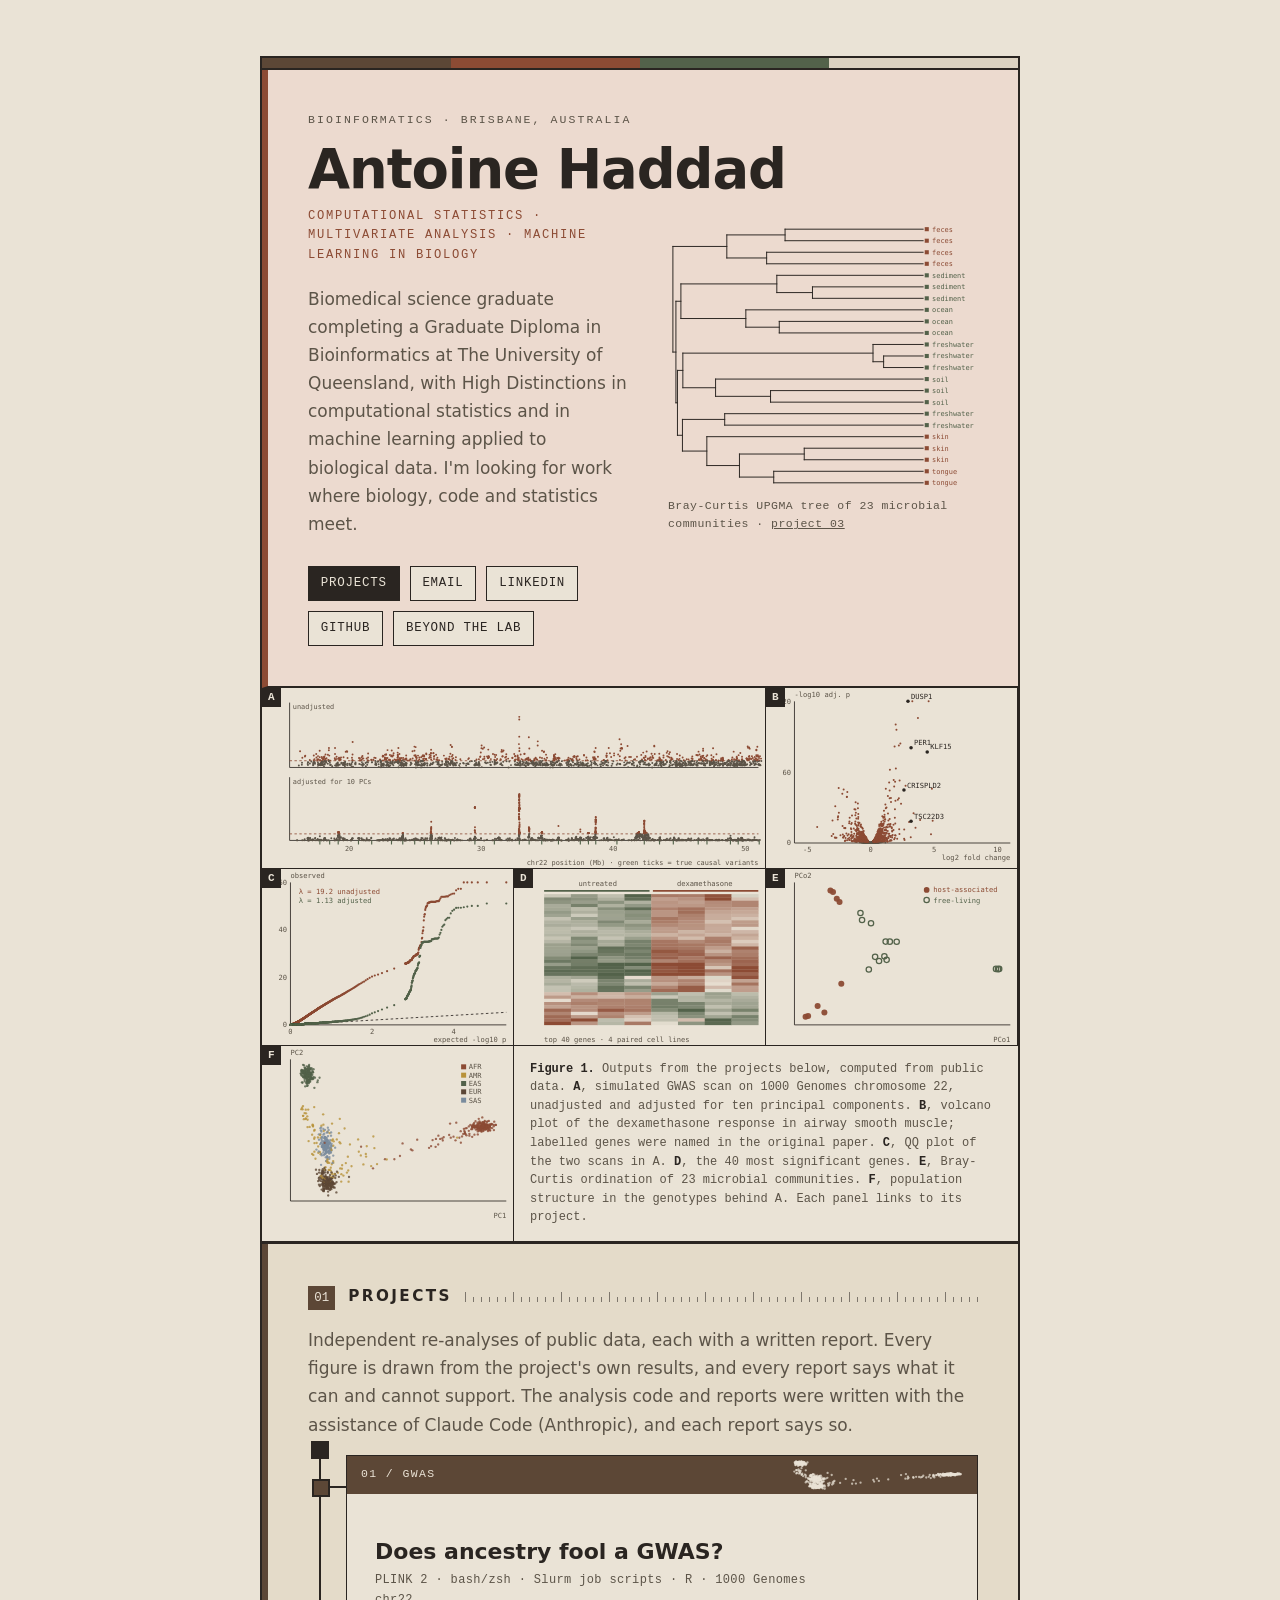
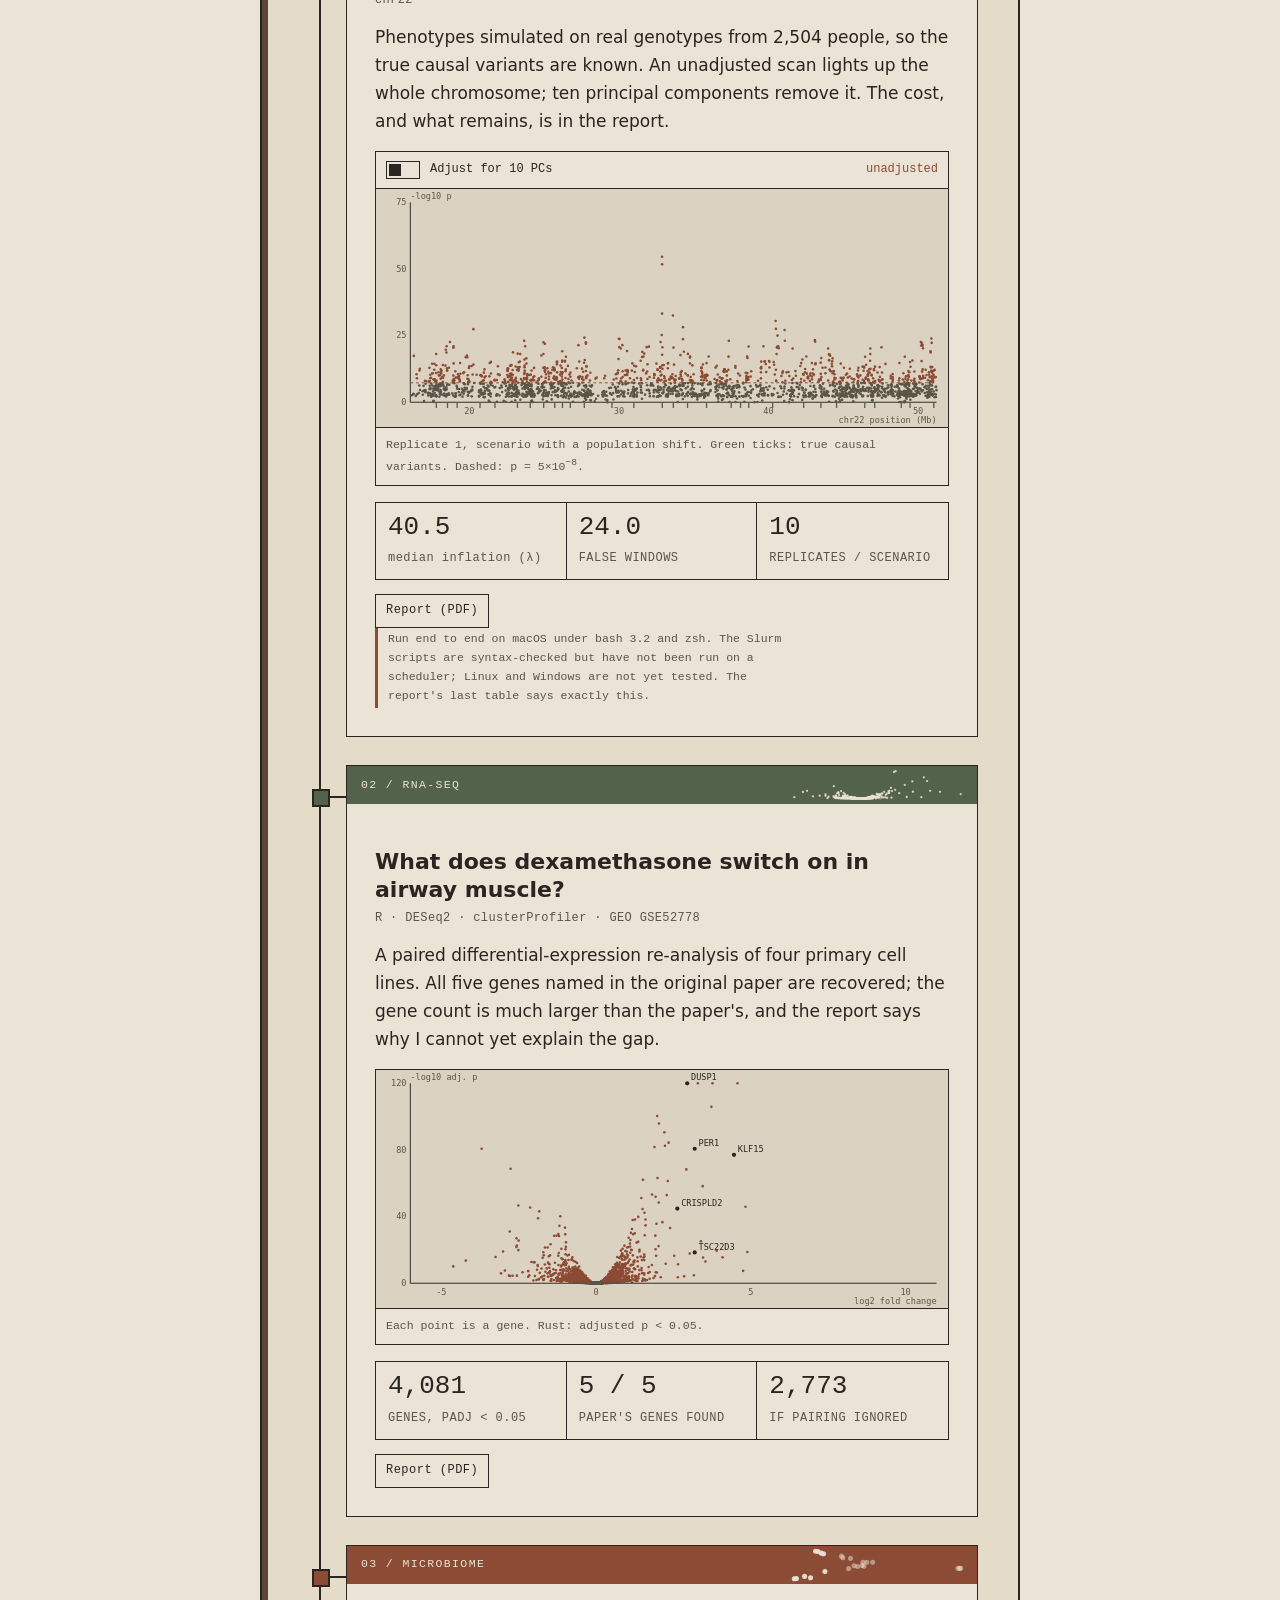
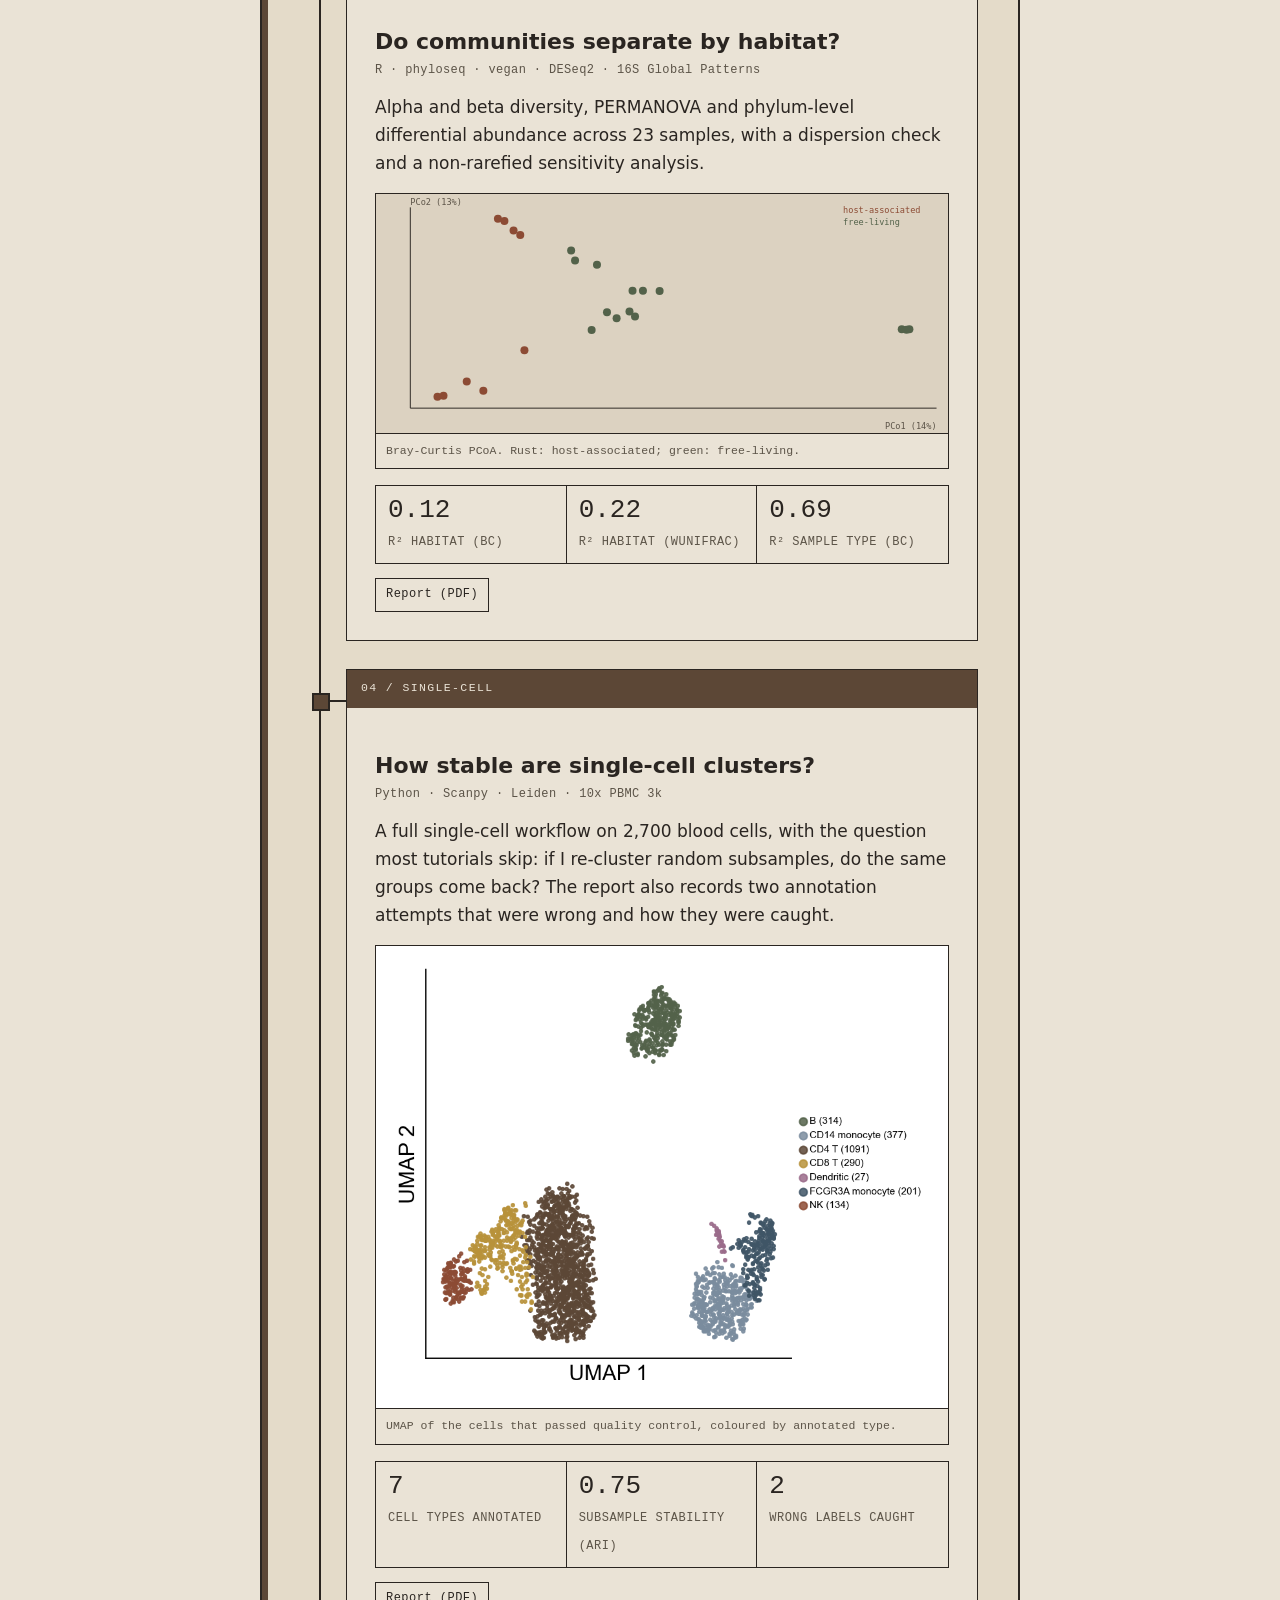
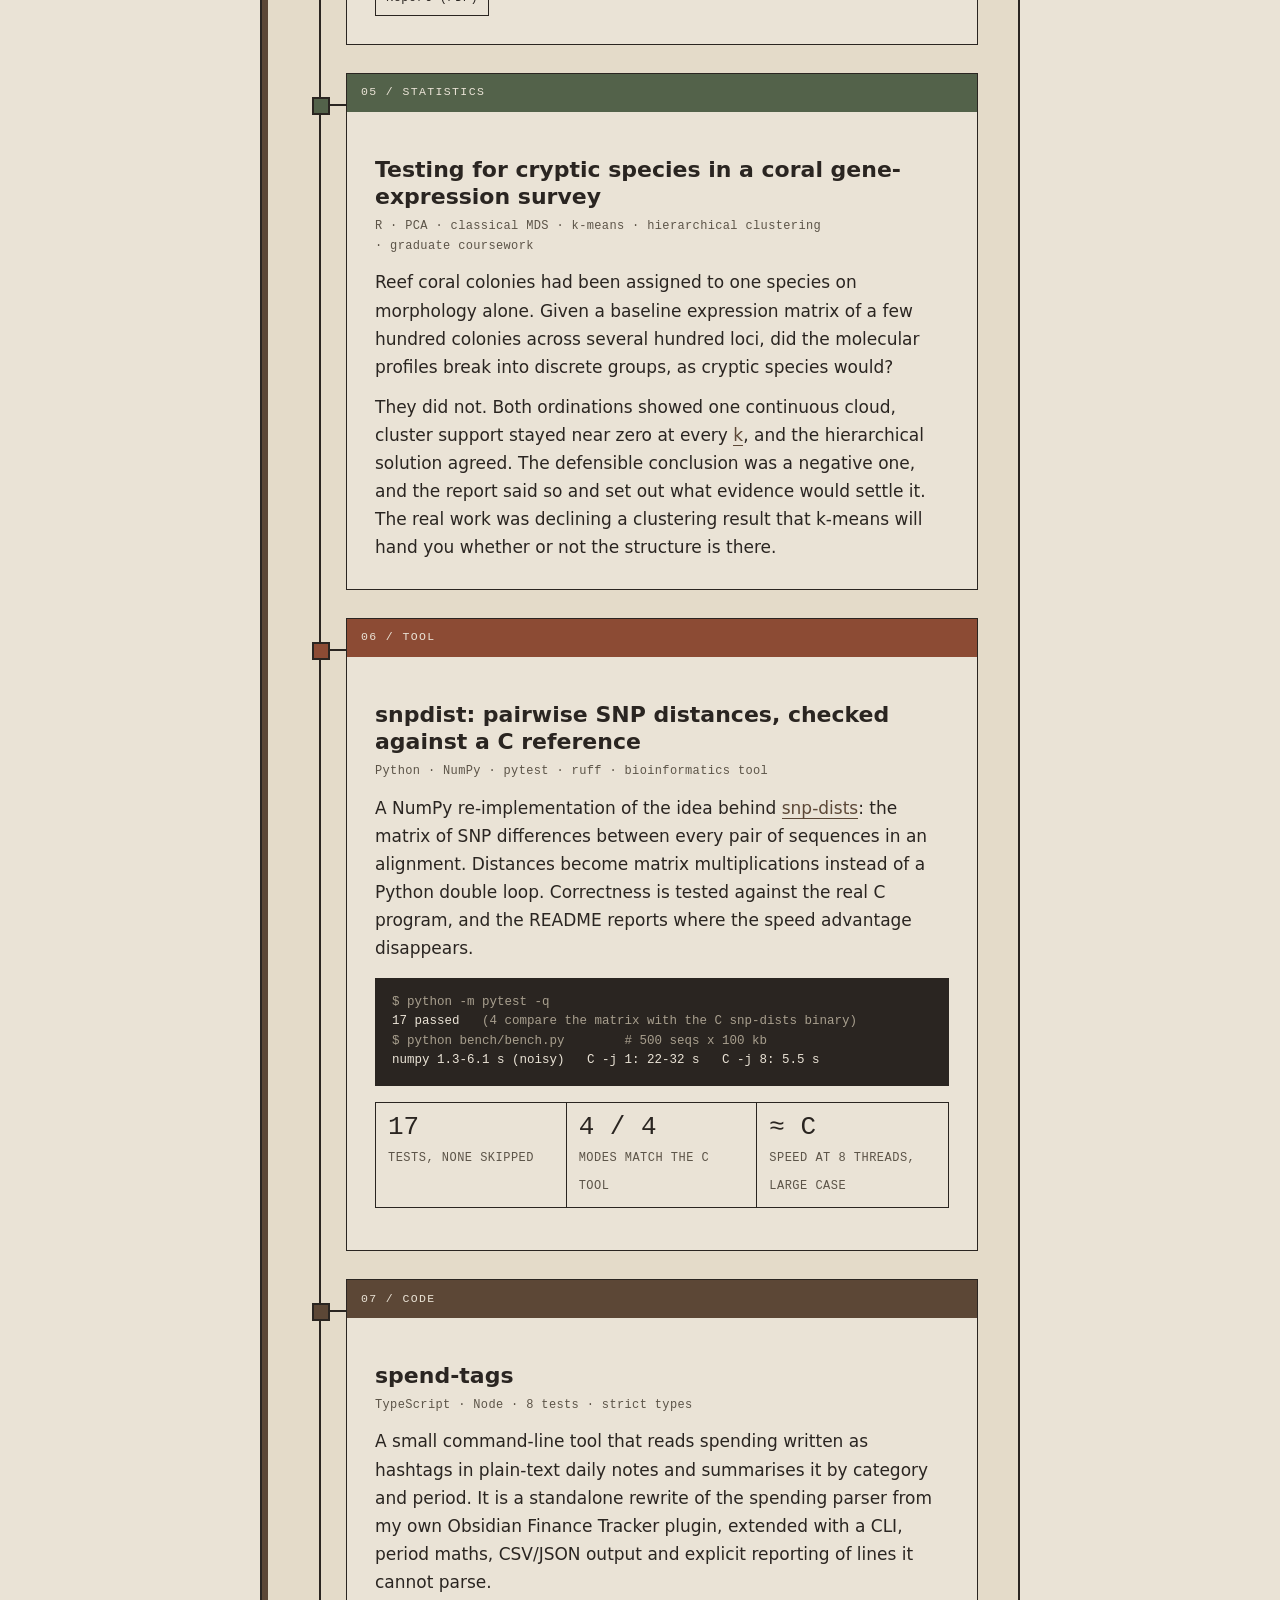
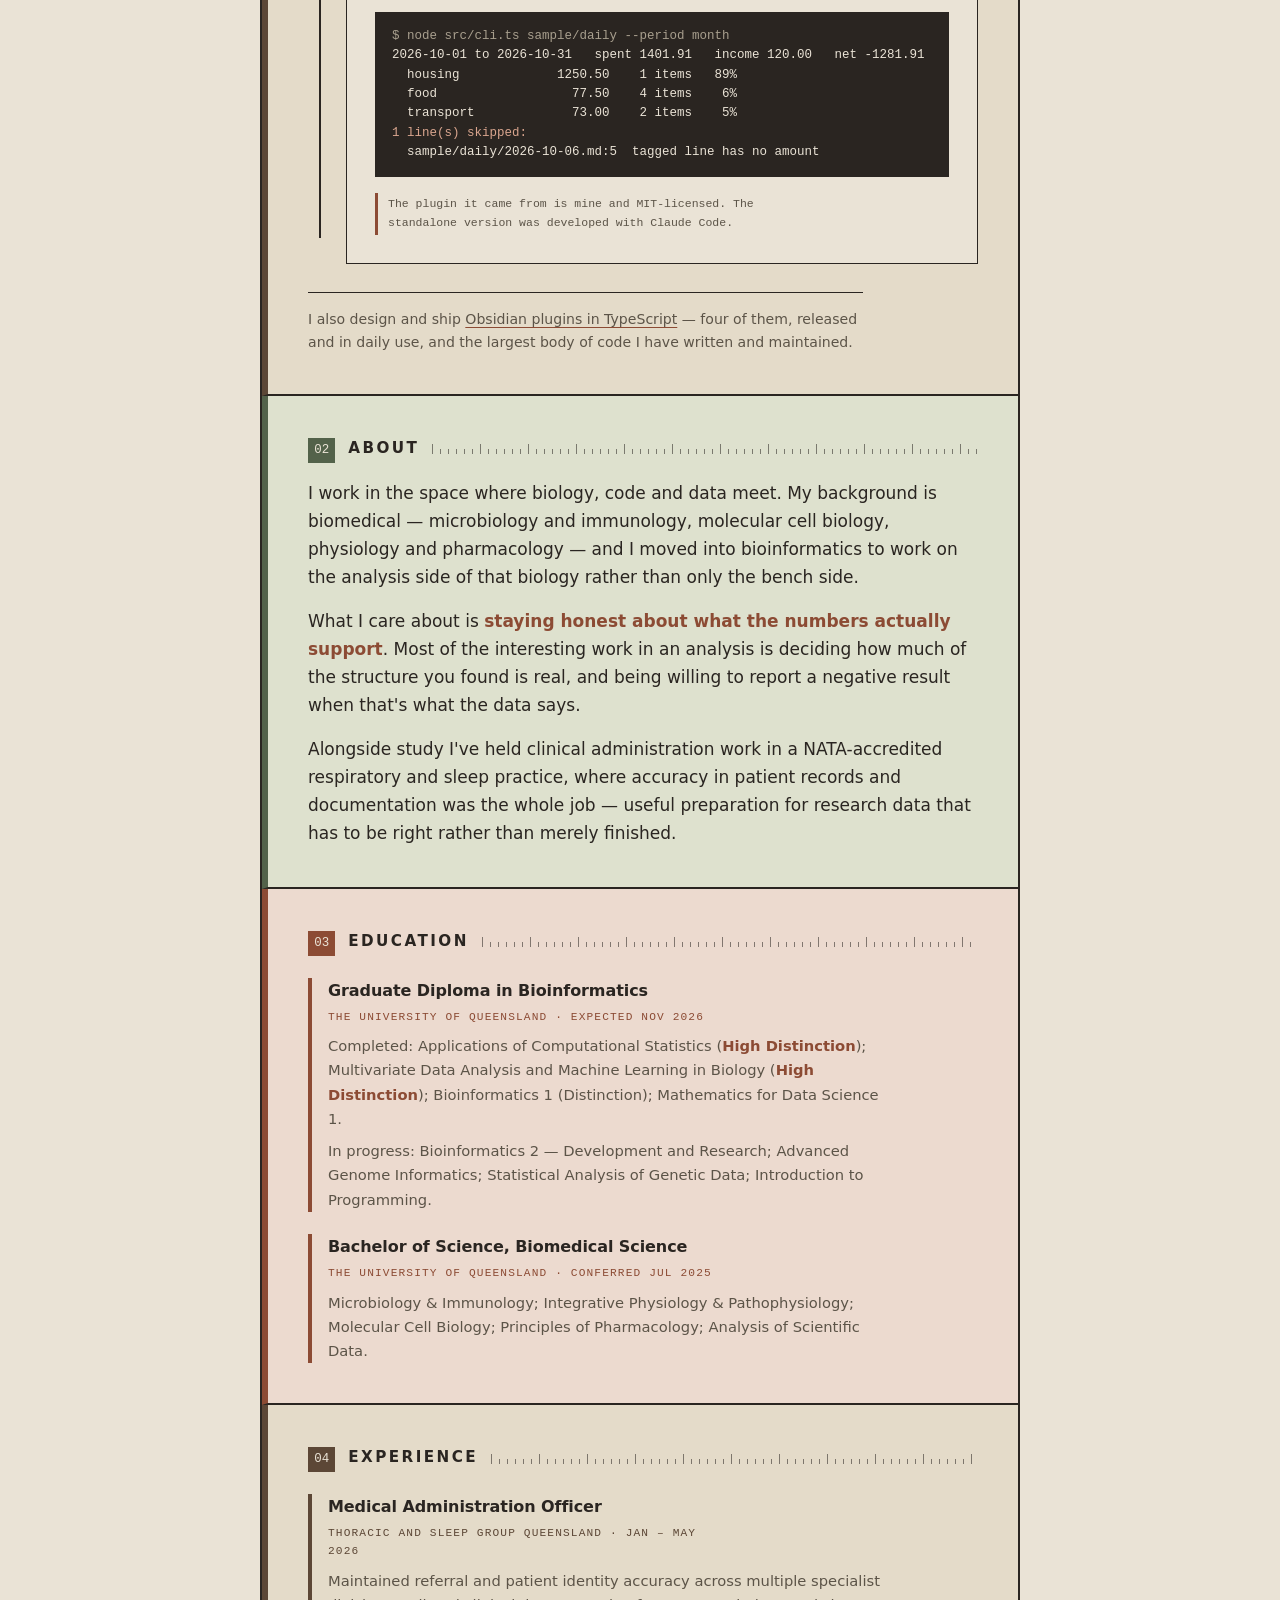
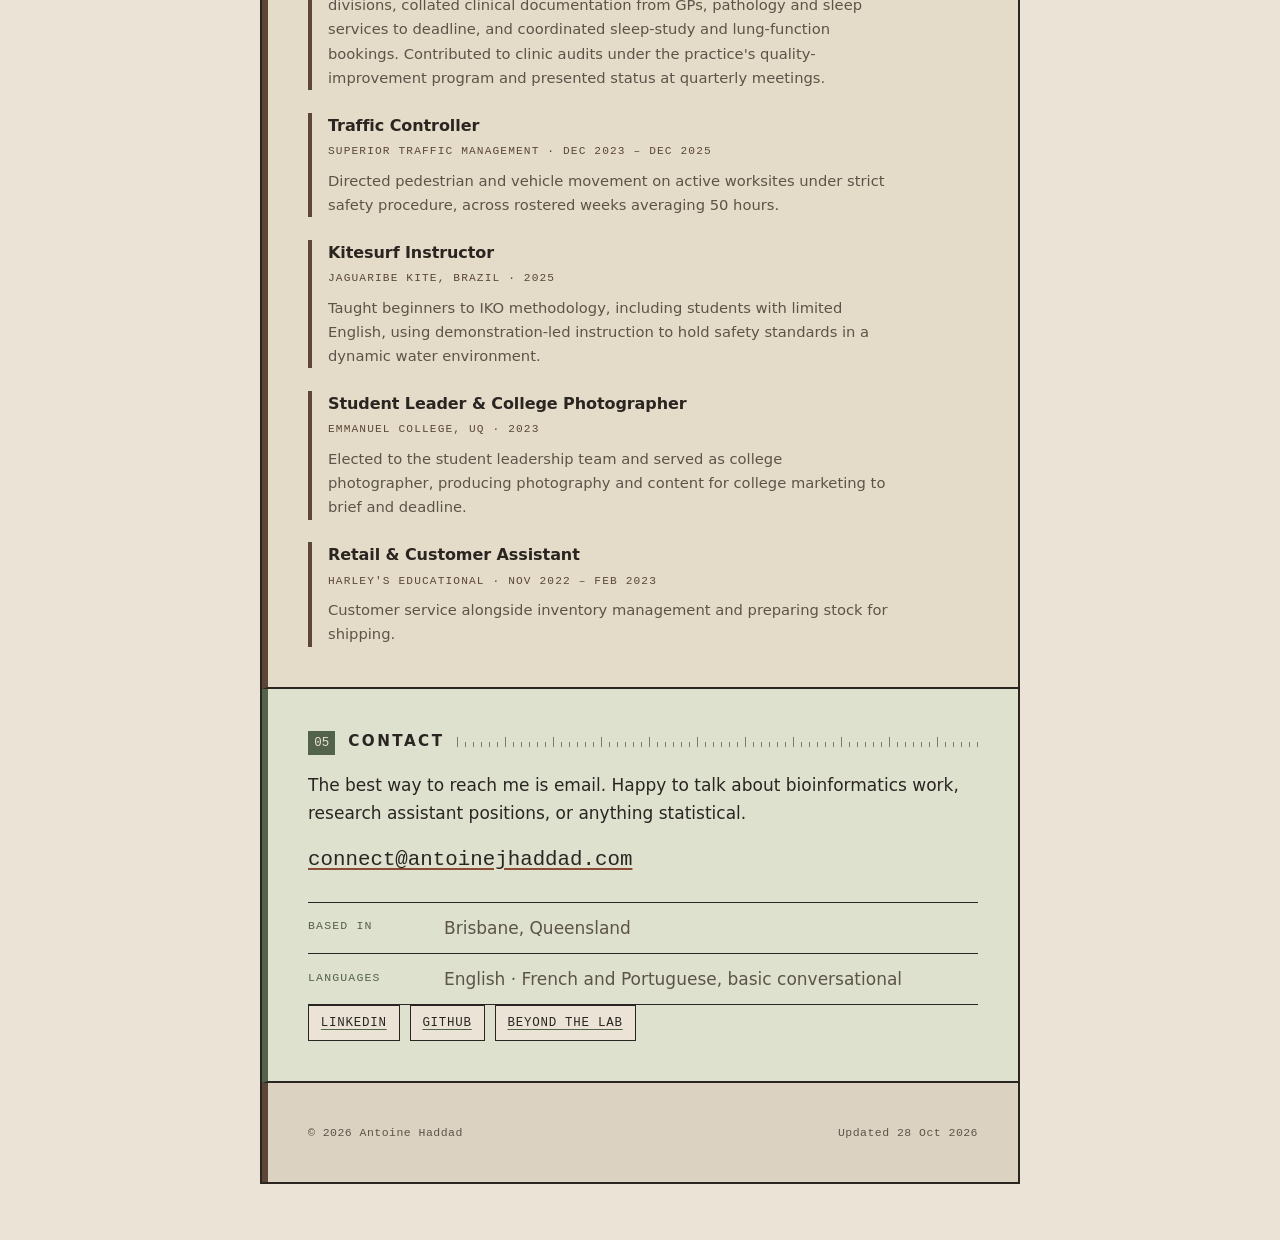
==== index.html @ e079fbf6 "Add snpdist tool card" ====
<!DOCTYPE html>
<html lang="en">
<head>
  <meta charset="UTF-8" />
  <meta name="viewport" content="width=device-width, initial-scale=1.0" />
  <title>Antoine Haddad | Bioinformatics: GWAS, RNA-seq, Microbiome</title>
  <meta name="description" content="Antoine Haddad, bioinformatics at UQ. Public-data re-analyses in R and Python: GWAS, RNA-seq, microbiome and single-cell, each with a written report." />
  <link rel="canonical" href="https://antoinejhaddad.com/" />
  <meta name="author" content="Antoine Haddad" />

  <!-- Open Graph / social preview -->
  <meta property="og:title" content="Antoine Haddad | Bioinformatics: GWAS, RNA-seq, Microbiome" />
  <meta property="og:description" content="Public-data re-analyses in R and Python: GWAS with population structure, RNA-seq, microbiome and single-cell, each with a written report." />
  <meta property="og:type" content="website" />
  <meta property="og:url" content="https://antoinejhaddad.com/" />
  <meta property="og:image" content="https://antoinejhaddad.com/og.png" />
  <meta property="og:image:width" content="1200" />
  <meta property="og:image:height" content="630" />
  <meta property="og:image:alt" content="Antoine Haddad, bioinformatics, with a Manhattan plot from a simulated GWAS" />
  <meta name="twitter:card" content="summary_large_image" />

  <script type="application/ld+json">
  {
    "@context": "https://schema.org",
    "@type": "Person",
    "name": "Antoine Haddad",
    "url": "https://antoinejhaddad.com/",
    "jobTitle": "Bioinformatics graduate student",
    "description": "Biomedical science graduate completing a Graduate Diploma in Bioinformatics at The University of Queensland.",
    "alumniOf": { "@type": "CollegeOrUniversity", "name": "The University of Queensland" },
    "address": { "@type": "PostalAddress", "addressLocality": "Brisbane", "addressRegion": "QLD", "addressCountry": "AU" },
    "knowsAbout": ["Bioinformatics", "Computational statistics", "GWAS", "RNA-seq", "Microbiome analysis", "Single-cell RNA-seq"],
    "sameAs": ["https://www.linkedin.com/in/antoine-haddad-638b13313/", "https://github.com/arangutambo"]
  }
  </script>
  <link rel="icon" type="image/svg+xml" href="favicon.svg" />
  <link rel="stylesheet" href="styles.css" />
  <link rel="stylesheet" href="projects.css" />
  <link rel="stylesheet" href="graphs.css" />
</head>
<body>
  <a class="skip" href="#projects">Skip to projects</a>
  <main class="frame">

    <!-- palette strip, pulled from the tree-trunk photo -->
    <div class="palette" aria-hidden="true">
      <span style="background:var(--brown)"></span>
      <span style="background:var(--rust)"></span>
      <span style="background:var(--green)"></span>
      <span style="background:var(--paper-2)"></span>
    </div>

    <!-- ===== HERO ===== -->
    <header class="hero">
      <div class="hero-grid">
        <div class="hero-text">
          <p class="eyebrow">Bioinformatics · Brisbane, Australia</p>
          <h1>Antoine&nbsp;Haddad</h1>
          <p class="role">Computational statistics · Multivariate analysis · Machine learning in biology</p>
          <p class="lede">
            Biomedical science graduate completing a Graduate Diploma in
            Bioinformatics at The University of Queensland, with High
            Distinctions in computational statistics and in machine learning
            applied to biological data. I'm looking for work where biology,
            code and statistics meet.
          </p>

          <nav class="chips" aria-label="Contact and links">
            <a class="chip chip-primary" href="#projects">Projects</a>
            <a class="chip" href="mailto:connect@antoinejhaddad.com">Email</a>
            <a class="chip" href="https://www.linkedin.com/in/antoine-haddad-638b13313/" target="_blank" rel="noopener">LinkedIn</a>
            <a class="chip" href="https://github.com/arangutambo" target="_blank" rel="noopener">GitHub</a>
            <a class="chip" href="beyond.html">Beyond the lab</a>
          </nav>
        </div>

        <!-- Drop a file named portrait.jpg beside this page and it appears here.
             Until then the image removes itself rather than showing a broken icon. -->
        <figure class="hero-tree">
          <img src="figures/hero-tree.svg" width="380" height="330" alt="Dendrogram of 23 microbial communities: gut, skin and tongue samples (rust) cluster apart from soil, ocean, freshwater and sediment samples (green)" />
          <figcaption>Bray-Curtis UPGMA tree of 23 microbial communities &middot; <a href="#microbiome">project 03</a></figcaption>
        </figure>
        <img class="portrait" src="portrait.jpg" alt="Antoine Haddad" onerror="this.remove()" />
      </div>
    </header>
    <div class="figure-1" id="figure-1" role="group" aria-labelledby="fig1-cap">
      <a class="panel panel-a" href="#gwas"><span class="pl">A</span><img src="figures/panel-a-manhattan.svg" width="620" height="222" alt="Two stacked Manhattan plots of a simulated association scan. The unadjusted scan has significant points across the whole chromosome; the scan adjusted for ten principal components has them only near the true causal variants." /></a>
      <a class="panel panel-b" href="#rnaseq"><span class="pl">B</span><img src="figures/panel-b-volcano.svg" width="300" height="210" alt="Volcano plot of gene expression change after dexamethasone with five named genes labelled." /></a>
      <a class="panel panel-c" href="#gwas"><span class="pl">C</span><img src="figures/panel-c-qq.svg" width="300" height="210" alt="Quantile-quantile plot: the unadjusted scan departs strongly from the diagonal, the adjusted scan stays close to it." /></a>
      <a class="panel panel-d" href="#rnaseq"><span class="pl">D</span><img src="figures/panel-d-heatmap.svg" width="300" height="210" alt="Heatmap of the 40 most significant genes across eight samples; treated and untreated samples separate." /></a>
      <a class="panel panel-e" href="#microbiome"><span class="pl">E</span><img src="figures/panel-e-pcoa.svg" width="300" height="210" alt="Ordination of 23 microbial communities; host-associated and free-living samples occupy different regions." /></a>
      <a class="panel panel-f" href="#gwas"><span class="pl">F</span><img src="figures/panel-f-pca.svg" width="300" height="210" alt="First two principal components of 2,504 genotypes, coloured by continental group." /></a>
      <p class="fig1-cap" id="fig1-cap"><b>Figure 1.</b> Outputs from the projects below, computed from public data. <b>A</b>, simulated GWAS scan on 1000 Genomes chromosome 22, unadjusted and adjusted for ten principal components. <b>B</b>, volcano plot of the dexamethasone response in airway smooth muscle; labelled genes were named in the original paper. <b>C</b>, QQ plot of the two scans in A. <b>D</b>, the 40 most significant genes. <b>E</b>, Bray-Curtis ordination of 23 microbial communities. <b>F</b>, population structure in the genotypes behind A. Each panel links to its project.</p>
    </div>

    <!-- ===== PROJECTS (front and centre) ===== -->
    <section class="section projects" id="projects">
      <div class="section-head">
        <span class="index">01</span>
        <h2>Projects</h2>
      </div>
      <p class="lede-projects">Independent re-analyses of public data, each with a written report. Every figure is drawn from the project's own results, and every report says what it can and cannot support. The analysis code and reports were written with the assistance of Claude Code (Anthropic), and each report says so.</p>
      <div class="tree">
    <article class="leaf" id="gwas" aria-labelledby="h-gwas">
      <p class="leaf-tag"><span>01 / GWAS</span></p>
      <div class="plate-body demo">
        <h3 id="h-gwas">Does ancestry fool a GWAS?</h3>
        <p class="meta">PLINK 2 &middot; bash/zsh &middot; Slurm job scripts &middot; R &middot; 1000 Genomes chr22</p>
        <p>Phenotypes simulated on real genotypes from 2,504 people, so the true causal variants are known. An unadjusted scan lights up the whole chromosome; ten principal components remove it. The cost, and what remains, is in the report.</p>
        <figure class="fig">
          <label class="switch"><input type="checkbox" id="adj" /> <span>Adjust for 10 PCs</span> <span class="tag-state" style="margin-left:auto"></span></label>
          <div class="swap">
            <img src="figures/gwas-naive.svg" width="600" height="250" alt="Manhattan plot of an unadjusted scan: points above the significance line across the whole chromosome" />
            <img src="figures/gwas-pc.svg" width="600" height="250" alt="Manhattan plot after adjusting for 10 principal components: significant points only near the true causal variants" />
          </div>
          <figcaption>Replicate 1, scenario with a population shift. Green ticks: true causal variants. Dashed: p = 5&times;10<sup>&minus;8</sup>.</figcaption>
        </figure>
        <div class="readout">
          <div><b class="base">40.5</b><b class="alt">1.18</b><span style="text-transform:none">median inflation (&lambda;)</span></div>
          <div><b class="base">24.0</b><b class="alt">0.1</b><span>false windows</span></div>
          <div><b>10</b><span>replicates / scenario</span></div>
        </div>
        <div class="links"><a href="reports/03_GWAS_population_structure_simulation_1000G.pdf">Report (PDF)</a></div>
        <p class="note">Run end to end on macOS under bash 3.2 and zsh. The Slurm scripts are syntax-checked but have not been run on a scheduler; Linux and Windows are not yet tested. The report's last table says exactly this.</p>
      </div>
    </article>

    <article class="leaf" id="rnaseq" aria-labelledby="h-rna">
      <p class="leaf-tag"><span>02 / RNA-SEQ</span></p>
      <div class="plate-body">
        <h3 id="h-rna">What does dexamethasone switch on in airway muscle?</h3>
        <p class="meta">R &middot; DESeq2 &middot; clusterProfiler &middot; GEO GSE52778</p>
        <p>A paired differential-expression re-analysis of four primary cell lines. All five genes named in the original paper are recovered; the gene count is much larger than the paper's, and the report says why I cannot yet explain the gap.</p>
        <figure class="fig">
          <img src="figures/rnaseq-volcano.svg" width="600" height="250" alt="Volcano plot of gene expression change after dexamethasone, with five named genes labelled on the right" />
          <figcaption>Each point is a gene. Rust: adjusted p &lt; 0.05.</figcaption>
        </figure>
        <div class="readout">
          <div><b>4,081</b><span>genes, padj &lt; 0.05</span></div>
          <div><b>5 / 5</b><span>paper's genes found</span></div>
          <div><b>2,773</b><span>if pairing ignored</span></div>
        </div>
        <div class="links"><a href="reports/01_RNAseq_DESeq2_airway_reanalysis.pdf">Report (PDF)</a></div>
      </div>
    </article>

    <article class="leaf" id="microbiome" aria-labelledby="h-mb">
      <p class="leaf-tag"><span>03 / MICROBIOME</span></p>
      <div class="plate-body">
        <h3 id="h-mb">Do communities separate by habitat?</h3>
        <p class="meta">R &middot; phyloseq &middot; vegan &middot; DESeq2 &middot; 16S Global Patterns</p>
        <p>Alpha and beta diversity, PERMANOVA and phylum-level differential abundance across 23 samples, with a dispersion check and a non-rarefied sensitivity analysis.</p>
        <figure class="fig">
          <img src="figures/microbiome-pcoa.svg" width="600" height="250" alt="Ordination of 23 microbial communities; host-associated samples (rust) and free-living samples (green) occupy different regions" />
          <figcaption>Bray-Curtis PCoA. Rust: host-associated; green: free-living.</figcaption>
        </figure>
        <div class="readout">
          <div><b>0.12</b><span>R&sup2; habitat (BC)</span></div>
          <div><b>0.22</b><span>R&sup2; habitat (wUniFrac)</span></div>
          <div><b>0.69</b><span>R&sup2; sample type (BC)</span></div>
        </div>
        <div class="links"><a href="reports/02_Microbiome_diversity_GlobalPatterns_reanalysis.pdf">Report (PDF)</a></div>
      </div>
    </article>

    <article class="leaf" id="single-cell" aria-labelledby="h-sc">
      <p class="leaf-tag"><span>04 / SINGLE-CELL</span></p>
      <div class="plate-body">
        <h3 id="h-sc">How stable are single-cell clusters?</h3>
        <p class="meta">Python &middot; Scanpy &middot; Leiden &middot; 10x PBMC 3k</p>
        <p>A full single-cell workflow on 2,700 blood cells, with the question most tutorials skip: if I re-cluster random subsamples, do the same groups come back? The report also records two annotation attempts that were wrong and how they were caught.</p>
        <figure class="fig">
          <img src="figures/scrna-umap.png" width="884" height="714" loading="lazy" alt="UMAP of 2,434 blood cells coloured by annotated type: CD4 T, CD8 T, NK, B, CD14 and CD16 monocytes, and dendritic cells." />
          <figcaption>UMAP of the cells that passed quality control, coloured by annotated type.</figcaption>
        </figure>
        <div class="readout">
          <div><b>7</b><span>cell types annotated</span></div>
          <div><b>0.75</b><span>subsample stability (ARI)</span></div>
          <div><b>2</b><span>wrong labels caught</span></div>
        </div>
        <div class="links"><a href="reports/04_SingleCell_PBMC3k_Scanpy_clustering_stability.pdf">Report (PDF)</a></div>
      </div>
    </article>

    <article class="leaf" id="coral" aria-labelledby="h-coral">
      <p class="leaf-tag"><span>05 / STATISTICS</span></p>
      <div class="plate-body">
        <h3 id="h-coral">Testing for cryptic species in a coral gene-expression survey</h3>
        <p class="meta">R &middot; PCA &middot; classical MDS &middot; k-means &middot; hierarchical clustering &middot; graduate coursework</p>
        <p>Reef coral colonies had been assigned to one species on morphology alone. Given a baseline expression matrix of a few hundred colonies across several hundred loci, did the molecular profiles break into discrete groups, as cryptic species would?</p>
        <p>They did not. Both ordinations showed one continuous cloud, cluster support stayed near zero at every <em>k</em>, and the hierarchical solution agreed. The defensible conclusion was a negative one, and the report said so and set out what evidence would settle it. The real work was declining a clustering result that k-means will hand you whether or not the structure is there.</p>
      </div>
    </article>

    <article class="leaf" id="snpdist" aria-labelledby="h-snpdist">
      <p class="leaf-tag"><span>06 / TOOL</span></p>
      <div class="plate-body">
        <h3 id="h-snpdist">snpdist: pairwise SNP distances, checked against a C reference</h3>
        <p class="meta">Python &middot; NumPy &middot; pytest &middot; ruff &middot; bioinformatics tool</p>
        <p>A NumPy re-implementation of the idea behind <em>snp-dists</em>: the matrix of SNP differences between every pair of sequences in an alignment. Distances become matrix multiplications instead of a Python double loop. Correctness is tested against the real C program, and the README reports where the speed advantage disappears.</p>
<pre class="term" aria-label="Test and benchmark output"><span class="dim">$ python -m pytest -q</span>
17 passed   <span class="dim">(4 compare the matrix with the C snp-dists binary)</span>
<span class="dim">$ python bench/bench.py        # 500 seqs x 100 kb</span>
numpy 1.3-6.1 s (noisy)   C -j 1: 22-32 s   C -j 8: 5.5 s</pre>
        <div class="readout">
          <div><b>17</b><span>tests, none skipped</span></div>
          <div><b>4 / 4</b><span>modes match the C tool</span></div>
          <div><b>&asymp; C</b><span>speed at 8 threads, large case</span></div>
        </div>
      </div>
    </article>

    <article class="leaf" id="spend-tags" aria-labelledby="h-st">
      <p class="leaf-tag"><span>07 / CODE</span></p>
      <div class="plate-body">
        <h3 id="h-st">spend-tags</h3>
        <p class="meta">TypeScript &middot; Node &middot; 8 tests &middot; strict types</p>
        <p>A small command-line tool that reads spending written as hashtags in plain-text daily notes and summarises it by category and period. It is a standalone rewrite of the spending parser from my own Obsidian Finance Tracker plugin, extended with a CLI, period maths, CSV/JSON output and explicit reporting of lines it cannot parse.</p>
<pre class="term" aria-label="Example command output"><span class="dim">$ node src/cli.ts sample/daily --period month</span>
2026-10-01 to 2026-10-31   spent 1401.91   income 120.00   net -1281.91
  housing             1250.50    1 items   89%
  food                  77.50    4 items    6%
  transport             73.00    2 items    5%
<span class="hl">1 line(s) skipped:</span>
  sample/daily/2026-10-06.md:5  tagged line has no amount</pre>
        <p class="note">The plugin it came from is mine and MIT-licensed. The standalone version was developed with Claude Code.</p>
      </div>
    </article>
      </div>
      <p class="aside">I also design and ship <a href="beyond.html">Obsidian plugins in TypeScript</a> &mdash; four of them, released and in daily use, and the largest body of code I have written and maintained.</p>
    </section>

    <!-- ===== ABOUT ===== -->
    <section class="section">
      <div class="section-head">
        <span class="index">02</span>
        <h2>About</h2>
      </div>
      <p>
        I work in the space where biology, code and data meet. My background is
        biomedical — microbiology and immunology, molecular cell biology,
        physiology and pharmacology — and I moved into bioinformatics to work on
        the analysis side of that biology rather than only the bench side.
      </p>
      <p>
        What I care about is <strong>staying honest about what the numbers
        actually support</strong>. Most of the interesting work in an analysis
        is deciding how much of the structure you found is real, and being
        willing to report a negative result when that's what the data says.
      </p>
      <p>
        Alongside study I've held clinical administration work in a NATA-accredited
        respiratory and sleep practice, where accuracy in patient records and
        documentation was the whole job — useful preparation for research data
        that has to be right rather than merely finished.
      </p>
    </section>

    <!-- ===== EDUCATION ===== -->
    <section class="section">
      <div class="section-head">
        <span class="index">03</span>
        <h2>Education</h2>
      </div>

      <div class="timeline">
        <div class="tl-entry">
          <h3>Graduate Diploma in Bioinformatics</h3>
          <p class="role-meta">The University of Queensland · Expected Nov 2026</p>
          <p>
            Completed: Applications of Computational Statistics
            (<strong>High Distinction</strong>); Multivariate Data Analysis and
            Machine Learning in Biology (<strong>High Distinction</strong>);
            Bioinformatics 1 (Distinction); Mathematics for Data Science 1.
          </p>
          <p>
            In progress: Bioinformatics 2 — Development and Research; Advanced
            Genome Informatics; Statistical Analysis of Genetic Data;
            Introduction to Programming.
          </p>
        </div>
        <div class="tl-entry">
          <h3>Bachelor of Science, Biomedical Science</h3>
          <p class="role-meta">The University of Queensland · Conferred Jul 2025</p>
          <p>
            Microbiology &amp; Immunology; Integrative Physiology &amp;
            Pathophysiology; Molecular Cell Biology; Principles of Pharmacology;
            Analysis of Scientific Data.
          </p>
        </div>
      </div>
    </section>

    <!-- ===== EXPERIENCE ===== -->
    <section class="section">
      <div class="section-head">
        <span class="index">04</span>
        <h2>Experience</h2>
      </div>

      <div class="timeline">
        <div class="tl-entry">
          <h3>Medical Administration Officer</h3>
          <p class="role-meta">Thoracic and Sleep Group Queensland · Jan – May 2026</p>
          <p>
            Maintained referral and patient identity accuracy across multiple
            specialist divisions, collated clinical documentation from GPs,
            pathology and sleep services to deadline, and coordinated sleep-study
            and lung-function bookings. Contributed to clinic audits under the
            practice's quality-improvement program and presented status at
            quarterly meetings.
          </p>
        </div>
        <div class="tl-entry">
          <h3>Traffic Controller</h3>
          <p class="role-meta">Superior Traffic Management · Dec 2023 – Dec 2025</p>
          <p>
            Directed pedestrian and vehicle movement on active worksites under
            strict safety procedure, across rostered weeks averaging 50 hours.
          </p>
        </div>
        <div class="tl-entry">
          <h3>Kitesurf Instructor</h3>
          <p class="role-meta">Jaguaribe Kite, Brazil · 2025</p>
          <p>
            Taught beginners to IKO methodology, including students with limited
            English, using demonstration-led instruction to hold safety
            standards in a dynamic water environment.
          </p>
        </div>
        <div class="tl-entry">
          <h3>Student Leader &amp; College Photographer</h3>
          <p class="role-meta">Emmanuel College, UQ · 2023</p>
          <p>
            Elected to the student leadership team and served as college
            photographer, producing photography and content for college
            marketing to brief and deadline.
          </p>
        </div>
        <div class="tl-entry">
          <h3>Retail &amp; Customer Assistant</h3>
          <p class="role-meta">Harley's Educational · Nov 2022 – Feb 2023</p>
          <p>
            Customer service alongside inventory management and preparing stock
            for shipping.
          </p>
        </div>
      </div>
    </section>

    <!-- ===== CONTACT ===== -->
    <section class="section">
      <div class="section-head">
        <span class="index">05</span>
        <h2>Contact</h2>
      </div>
      <p>
        The best way to reach me is email. Happy to talk about bioinformatics
        work, research assistant positions, or anything statistical.
      </p>
      <p class="email">
        <a href="mailto:connect@antoinejhaddad.com">connect@antoinejhaddad.com</a>
      </p>

      <div class="rows">
        <div class="row">
          <span class="row-label">Based in</span>
          <span class="row-body">Brisbane, Queensland</span>
        </div>
        <div class="row">
          <span class="row-label">Languages</span>
          <span class="row-body">English · French and Portuguese, basic conversational</span>
        </div>
      </div>

      <nav class="chips" aria-label="Links">
        <a class="chip" href="https://www.linkedin.com/in/antoine-haddad-638b13313/" target="_blank" rel="noopener">LinkedIn</a>
        <a class="chip" href="https://github.com/arangutambo" target="_blank" rel="noopener">GitHub</a>
        <a class="chip" href="beyond.html">Beyond the lab</a>
      </nav>
    </section>

    <footer class="foot">
      <span>© <span id="year">2026</span> Antoine Haddad</span>
      <span>Updated <time datetime="2026-10-28">28 Oct 2026</time></span>
    </footer>

  </main>

  <script>
    document.getElementById('year').textContent = new Date().getFullYear();
  </script>
</body>
</html>
---- styles.css ----
/* =========================================================
   Antoine Haddad — palette drawn from a eucalyptus trunk:
   muddy browns, browny reds and muted forest greens
   Minimalist, squared edges, no rounded corners, no shadows.
   ========================================================= */

:root {
  --paper:    #EAE3D6;  /* pale bark / background      */
  --paper-2:  #DCD2C1;  /* second tone / fills         */
  --ink:      #2A2521;  /* warm near-black text & lines*/
  --muted:    #5C5448;  /* secondary text              */
  --brown:    #5C4736;  /* muddy brown                 */
  --rust:     #8C4B34;  /* browny red                  */
  --green:    #53624A;  /* muted forest green          */
  --border:   #2A2521;

  --mono: ui-monospace, SFMono-Regular, "SF Mono", Menlo, Consolas, "Liberation Mono", monospace;
  --sans: system-ui, -apple-system, "Segoe UI", Roboto, Helvetica, Arial, sans-serif;
}

* { box-sizing: border-box; }

html { -webkit-text-size-adjust: 100%; }

body {
  margin: 0;
  padding: clamp(16px, 5vw, 56px);
  background: var(--paper);
  color: var(--ink);
  font-family: var(--sans);
  font-size: 17px;
  line-height: 1.65;
  -webkit-font-smoothing: antialiased;
}

::selection { background: var(--rust); color: var(--paper); }

a { color: inherit; }

/* ---- outer frame ---- */
.frame {
  max-width: 760px;
  margin: 0 auto;
  border: 2px solid var(--border);
  background: var(--paper);
}

/* ---- palette strip ---- */
.palette {
  display: flex;
  height: 12px;
  border-bottom: 2px solid var(--border);
}
.palette span { flex: 1; }

/* ---- shared section padding ---- */
.hero,
.section,
.foot { padding: clamp(22px, 4vw, 40px); }

/* ---- hero ---- */
.hero {
  --accent: var(--rust);
  --tint: #ECDACF;
  background: var(--tint);
  border-bottom: 2px solid var(--border);
  border-left: 6px solid var(--accent);
}

/* ---- hero layout: text beside portrait ---- */
.hero-grid {
  display: flex;
  flex-wrap: wrap;
  gap: clamp(20px, 4vw, 36px);
  align-items: center;
}
.hero-text { flex: 1 1 20rem; min-width: 0; }

.portrait {
  display: block;
  width: clamp(140px, 22vw, 210px);
  aspect-ratio: 3 / 4;
  object-fit: cover;
  border: 2px solid var(--border);
  filter: grayscale(18%) contrast(1.02);
}

.eyebrow {
  margin: 0 0 0.75rem;
  font-family: var(--mono);
  font-size: 0.72rem;
  letter-spacing: 0.18em;
  text-transform: uppercase;
  color: var(--muted);
}
.eyebrow a { text-decoration: none; }
.eyebrow a:hover { color: var(--accent); }

.hero h1 {
  margin: 0;
  font-size: clamp(2.2rem, 7vw, 3.4rem);
  font-weight: 700;
  letter-spacing: -0.02em;
  line-height: 1.05;
}
.role {
  margin: 0.55rem 0 0;
  max-width: 46ch;
  font-family: var(--mono);
  font-size: 0.76rem;
  line-height: 1.6;
  letter-spacing: 0.14em;
  text-transform: uppercase;
  color: var(--accent);
}
.lede {
  margin: 1.25rem 0 1.75rem;
  max-width: 56ch;
  color: var(--muted);
}

/* ---- chips (contact / links) ---- */
.chips {
  display: flex;
  flex-wrap: wrap;
  gap: 10px;
}
.chip {
  display: inline-block;
  padding: 0.5em 0.95em;
  border: 1.5px solid var(--border);
  font-family: var(--mono);
  font-size: 0.78rem;
  letter-spacing: 0.06em;
  text-transform: uppercase;
  text-decoration: none;
  background: var(--paper);
  transition: background 120ms linear, color 120ms linear;
}
.chip:hover,
.chip:focus-visible {
  background: var(--accent, var(--ink));
  color: var(--paper);
  border-color: var(--accent, var(--ink));
  outline: none;
}

/* ---- sections ---- */
.section {
  border-bottom: 2px solid var(--border);
  border-left: 6px solid var(--accent);
  background: var(--tint);
}
/* each section carries one colour from the bark palette, top to bottom */
.section:nth-of-type(1) { --accent: var(--brown);  --tint: #E4DBC9; }
.section:nth-of-type(2) { --accent: var(--green);  --tint: #DEE1CE; }
.section:nth-of-type(3) { --accent: var(--rust);   --tint: #ECDACF; }
.section:nth-of-type(4) { --accent: var(--brown);  --tint: #E4DBC9; }
.section:nth-of-type(5) { --accent: var(--green);  --tint: #DEE1CE; }
.section:nth-of-type(6) { --accent: var(--rust);   --tint: #ECDACF; }

.section-head {
  display: flex;
  align-items: baseline;
  gap: 0.8rem;
  margin-bottom: 1rem;
}
.index {
  font-family: var(--mono);
  font-size: 0.78rem;
  color: var(--paper);
  background: var(--accent);
  padding: 0.15em 0.5em;
}
.section h2 {
  margin: 0;
  font-size: 0.95rem;
  font-weight: 700;
  letter-spacing: 0.16em;
  text-transform: uppercase;
}
.section p { margin: 0 0 1rem; max-width: 62ch; }
.section p:last-child { margin-bottom: 0; }

.section a { text-decoration: underline; text-decoration-color: var(--accent); text-underline-offset: 3px; }
.section a:hover { color: var(--accent); }

em { color: var(--accent); font-style: normal; border-bottom: 1px solid var(--accent); }
strong { color: var(--rust); }

/* ---- tag lists (skills / instruments) ---- */
.tags {
  list-style: none;
  display: flex;
  flex-wrap: wrap;
  gap: 8px;
  margin: 0;
  padding: 0;
}
.tags li {
  padding: 0.4em 0.75em;
  border: 1.5px solid var(--border);
  border-left: 4px solid var(--accent);
  font-family: var(--mono);
  font-size: 0.78rem;
  background: var(--paper);
  transition: background 120ms linear, color 120ms linear;
}
.tags li:hover { background: var(--accent); color: var(--paper); }

/* ---- plugin list ---- */
.plugins {
  list-style: none;
  margin: 1.5rem 0 1.25rem;
  padding: 0;
  display: grid;
  gap: 10px;
}
.plugin,
.project {
  padding: 0.85rem 1rem;
  border: 1.5px solid var(--border);
  border-left: 4px solid var(--accent);
  background: var(--paper);
  transition: background 120ms linear;
}
.plugin:hover { background: var(--paper-2); }
.project { margin-top: 1.5rem; }
.plugin h3,
.project h3 {
  margin: 0 0 0.3rem;
  font-family: var(--mono);
  font-size: 0.82rem;
  font-weight: 700;
  letter-spacing: 0.08em;
  text-transform: uppercase;
}
.section .plugin p,
.section .project p {
  margin: 0;
  font-size: 0.92rem;
  color: var(--muted);
  max-width: 60ch;
}
.section .project p + p { margin-top: 0.7rem; }
.section .project .project-meta {
  margin-bottom: 0.7rem;
  font-family: var(--mono);
  font-size: 0.7rem;
  letter-spacing: 0.1em;
  text-transform: uppercase;
  color: var(--accent);
}

/* ---- trailing aside ---- */
.aside {
  font-size: 0.88rem;
  color: var(--muted);
  border-top: 1.5px solid var(--border);
  padding-top: 0.9rem;
}

/* ---- timeline (education / experience) ---- */
.timeline { margin-top: 1.4rem; }
.timeline .tl-entry {
  padding: 0 0 0 1rem;
  border-left: 4px solid var(--accent);
  margin-bottom: 1.4rem;
}
.timeline .tl-entry:last-child { margin-bottom: 0; }
.timeline .tl-entry h3 {
  margin: 0 0 0.2rem;
  font-size: 1rem;
  font-weight: 700;
  letter-spacing: -0.005em;
}
.section .timeline .tl-entry .role-meta {
  margin: 0 0 0.5rem;
  font-family: var(--mono);
  font-size: 0.7rem;
  letter-spacing: 0.1em;
  text-transform: uppercase;
  color: var(--accent);
}
.section .timeline .tl-entry p {
  margin: 0 0 0.5rem;
  font-size: 0.92rem;
  color: var(--muted);
  max-width: 60ch;
}
.section .timeline .tl-entry p:last-child { margin-bottom: 0; }

/* ---- key/value rows ---- */
.rows { margin-top: 1.5rem; border-top: 1.5px solid var(--border); }
.row {
  display: flex;
  gap: 1rem;
  padding: 0.7rem 0;
  border-bottom: 1.5px solid var(--border);
}
.row-label {
  flex: 0 0 7.5rem;
  font-family: var(--mono);
  font-size: 0.72rem;
  letter-spacing: 0.1em;
  text-transform: uppercase;
  color: var(--accent);
  padding-top: 0.15rem;
}
.row-body { color: var(--muted); }

/* ---- contact email ---- */
.email {
  font-family: var(--mono);
  font-size: clamp(1rem, 3vw, 1.3rem);
}
.email a { text-decoration-color: var(--rust); }

/* ---- footer ---- */
.foot {
  --accent: var(--brown);
  display: flex;
  flex-wrap: wrap;
  justify-content: space-between;
  gap: 0.5rem;
  font-family: var(--mono);
  font-size: 0.72rem;
  letter-spacing: 0.04em;
  color: var(--muted);
  background: var(--paper-2);
  border-left: 6px solid var(--accent);
}

/* ---- responsive ---- */
@media (max-width: 620px) {
  .portrait { width: clamp(120px, 40vw, 170px); }
}

@media (max-width: 480px) {
  .row { flex-direction: column; gap: 0.15rem; }
  .row-label { flex-basis: auto; }
  .foot { flex-direction: column; }
}
---- projects.css ----
/* Projects page: same palette and squared language as styles.css, with data-drawn figures.
   No JavaScript. Motion is limited to one opacity fade and respects prefers-reduced-motion. */

.plate-intro { padding: clamp(22px, 4vw, 40px); border-bottom: 2px solid var(--border); }
.plate-intro h1 { font-size: clamp(26px, 5vw, 36px); line-height: 1.15; margin: 0 0 10px; letter-spacing: -0.01em; }
.plate-intro p { margin: 0; max-width: 56ch; color: var(--muted); }
.crumb { font-family: var(--mono); font-size: 12px; letter-spacing: .08em; text-transform: uppercase; margin: 0 0 14px; }
.crumb a { text-decoration: none; border-bottom: 1px solid currentColor; }

.plate { display: grid; grid-template-columns: 74px 1fr; border-bottom: 2px solid var(--border); }
.plate:last-of-type { border-bottom: 0; }
.plate-no {
  border-right: 2px solid var(--border);
  font-family: var(--mono); font-size: 12px; letter-spacing: .08em;
  padding: 16px 0; text-align: center; color: var(--paper);
  writing-mode: vertical-rl; transform: rotate(180deg);
}
.plate:nth-of-type(3n+1) .plate-no { background: var(--brown); }
.plate:nth-of-type(3n+2) .plate-no { background: var(--green); }
.plate:nth-of-type(3n+3) .plate-no { background: var(--rust); }
.plate-body { padding: clamp(18px, 3.5vw, 32px); min-width: 0; }
.plate-body h2, .plate-body h3 { font-size: clamp(19px, 3vw, 23px); line-height: 1.25; margin: 0 0 6px; }
.meta { font-family: var(--mono); font-size: 12px; color: var(--muted); letter-spacing: .03em; margin: 0 0 14px; }
.plate-body p { margin: 0 0 12px; max-width: 62ch; }

/* figure frame */
.fig { margin: 16px 0; border: 1px solid var(--border); background: var(--paper-2); position: relative; }
.fig img, .fig svg { display: block; width: 100%; height: auto; }
.fig figcaption { font-family: var(--mono); font-size: 11.5px; padding: 8px 10px; border-top: 1px solid var(--border); background: var(--paper); color: var(--muted); }

/* readout: the few numbers worth remembering */
.readout { display: grid; grid-template-columns: repeat(auto-fit, minmax(130px, 1fr)); gap: 0; border: 1px solid var(--border); margin: 14px 0; }
.readout div { padding: 10px 12px; border-right: 1px solid var(--border); }
.readout div:last-child { border-right: 0; }
.readout b { display: block; font-family: var(--mono); font-size: clamp(20px, 3.4vw, 26px); font-weight: 500; line-height: 1.1; }
.readout span { font-family: var(--mono); font-size: 11px; color: var(--muted); letter-spacing: .04em; text-transform: uppercase; }
.readout .alt { display: none; }

/* before/after switch: a real checkbox, no JS */
.switch { display: flex; align-items: center; gap: 10px; font-family: var(--mono); font-size: 12px; padding: 8px 10px; border-bottom: 1px solid var(--border); background: var(--paper); }
.switch input { appearance: none; -webkit-appearance: none; width: 34px; height: 18px; border: 1px solid var(--border); background: var(--paper); position: relative; cursor: pointer; margin: 0; }
.switch input::after { content: ""; position: absolute; top: 2px; left: 2px; width: 12px; height: 12px; background: var(--ink); transition: transform .18s ease, background .18s ease; }
.switch input:checked::after { transform: translateX(16px); background: var(--green); }
.switch input:focus-visible { outline: 2px solid var(--rust); outline-offset: 2px; }
.swap { position: relative; }
.swap img + img { position: absolute; inset: 0; opacity: 0; transition: opacity .25s ease; }
.demo:has(#adj:checked) .swap img + img { opacity: 1; }
.demo:has(#adj:checked) .readout .base { display: none; }
.demo:has(#adj:checked) .readout .alt { display: block; }
.demo:has(#adj:checked) .tag-state::after { content: "adjusted for 10 PCs"; color: var(--green); }
.tag-state::after { content: "unadjusted"; color: var(--rust); }

/* code plate: real tool output */
pre.term { margin: 16px 0; padding: 14px 16px; background: var(--ink); color: var(--paper); font-family: var(--mono); font-size: 12.5px; line-height: 1.55; overflow-x: auto; border: 1px solid var(--border); }
pre.term .dim { color: #A89F8E; } pre.term .hl { color: #D9A58E; }

.links { display: flex; flex-wrap: wrap; gap: 8px; margin-top: 14px; }
.links a { font-family: var(--mono); font-size: 12px; letter-spacing: .04em; padding: 6px 10px; border: 1px solid var(--border); text-decoration: none; background: var(--paper); transition: background .15s, color .15s; }
.links a:hover, .links a:focus-visible { background: var(--ink); color: var(--paper); outline: none; }
.note { font-family: var(--mono); font-size: 11.5px; color: var(--muted); border-left: 3px solid var(--rust); padding: 2px 0 2px 10px; margin: 12px 0 0; max-width: 70ch; }

@supports (animation-timeline: view()) {
  @media (prefers-reduced-motion: no-preference) {
    /* per-element, never on the tall plate itself, so nothing can be stranded invisible on a short window */
    .plate-body > h2, .plate-body > h3, .plate-body > .fig, .plate-body > .readout, .plate-body > pre.term {
      animation: rise linear both; animation-timeline: view(); animation-range: entry 0% entry 70%;
    }
    @keyframes rise { from { opacity: 0.001; transform: translateY(12px); } to { opacity: 1; transform: none; } }
  }
}
@media (prefers-reduced-motion: reduce) { .swap img + img, .switch input::after { transition: none; } }
@media (max-width: 560px) {
  .plate { grid-template-columns: 1fr; }
  .plate-no { writing-mode: horizontal-tb; transform: none; border-right: 0; border-bottom: 2px solid var(--border); padding: 6px 12px; text-align: left; }
}
@media print { .switch { display: none; } .swap img + img { display: none; } .plate-body > * { animation: none !important; } }
---- graphs.css ----
/* Graph-inspired motifs for the home page. Each one is a real bioinformatics or clinical
   display, drawn with plain borders and gradients so the page stays squared and flat:
   a phylogenetic trunk with square nodes (projects), a genome-coordinate ruler (section
   headings), a Manhattan-plot skyline (hero base) and a dendrogram (hero). No shadows, no JS. */

/* ---- genome ruler after every section heading ---- */
.section-head::after {
  content: "";
  flex: 1;
  align-self: center;
  height: 10px;
  opacity: .55;
  background-image:
    linear-gradient(90deg, var(--ink) 1px, transparent 1px),
    linear-gradient(90deg, var(--ink) 1px, transparent 1px);
  background-size: 8px 5px, 48px 10px;
  background-repeat: repeat-x;
  background-position: left bottom;
}

/* ---- hero: dendrogram beside the text ---- */
.hero-tree { margin: 0; flex: 0 0 auto; width: min(310px, 100%); }
.hero-tree img { display: block; width: 100%; height: auto; }
.hero-tree figcaption { font-family: var(--mono); font-size: 10.5px; letter-spacing: .04em; color: var(--muted); margin-top: 6px; }
@media (max-width: 640px) { .hero-tree { width: min(260px, 100%); } }

/* ---- Figure 1: a multi-panel figure in the style of a paper, built from the projects' real outputs ---- */
.figure-1 { display: grid; grid-template-columns: repeat(3, 1fr); gap: 0; background: var(--paper); border-bottom: 2px solid var(--border); border-top: 0; }
.figure-1 .panel { position: relative; display: block; border-right: 1px solid var(--border); border-bottom: 1px solid var(--border); background: var(--paper); line-height: 0; text-decoration: none; transition: background .15s; }
.figure-1 .panel:nth-of-type(3n+1) { border-right: 1px solid var(--border); }
.figure-1 .panel-a { grid-column: span 2; }
.figure-1 img { display: block; width: 100%; height: auto; }
.figure-1 .pl { position: absolute; top: 0; left: 0; z-index: 1; font: 700 11px/1 var(--mono); color: var(--paper); background: var(--ink); padding: 4px 6px; transition: background .15s; }
.figure-1 .panel:hover, .figure-1 .panel:focus-visible { background: #F3EDE1; outline: none; }
.figure-1 .panel:hover .pl, .figure-1 .panel:focus-visible .pl { background: var(--rust); }
.figure-1 .fig1-cap { grid-column: 2 / span 2; margin: 0; padding: 14px 16px; font: 11.5px/1.55 var(--mono); color: var(--muted); border-bottom: 1px solid var(--border); max-width: none; }
.figure-1 .fig1-cap b { color: var(--ink); }
@media (max-width: 720px) {
  .figure-1 { grid-template-columns: repeat(2, 1fr); }
  .figure-1 .panel-a { grid-column: span 2; }
  .figure-1 .fig1-cap { grid-column: span 2; }
}
@media (max-width: 440px) { .figure-1 { grid-template-columns: 1fr; } .figure-1 .panel-a, .figure-1 .fig1-cap { grid-column: auto; } }
.chip-primary { background: var(--ink); color: var(--paper); }

/* ---- projects as a phylogeny: one trunk, one square node and branch per project ---- */
.lede-projects { color: var(--muted); }
.tree { position: relative; margin-top: 8px; padding-left: 38px; }
.tree::before { content: ""; position: absolute; left: 11px; top: -6px; bottom: 26px; width: 2px; background: var(--ink); }
.tree::after  { content: ""; position: absolute; left: 3px; top: -14px; width: 18px; height: 18px; background: var(--ink); } /* root */
.leaf { position: relative; margin: 0 0 28px; border: 1.5px solid var(--border); background: var(--paper); --node: var(--rust); }
.leaf:nth-of-type(3n+1) { --node: var(--brown); }
.leaf:nth-of-type(3n+2) { --node: var(--green); }
.leaf::before { content: ""; position: absolute; left: -27px; top: 30px; width: 27px; height: 2px; background: var(--ink); }
.leaf::after  { content: ""; position: absolute; left: -35px; top: 23px; width: 14px; height: 14px; background: var(--node); border: 2px solid var(--ink); }
.leaf-tag { max-width: none !important; margin: 0; padding: 7px 14px; font-family: var(--mono); font-size: 11.5px; letter-spacing: .12em; color: var(--paper); background: var(--node); }
.leaf .plate-body { padding: clamp(16px, 3vw, 28px); }
.leaf .plate-body h3 { font-size: clamp(18px, 2.6vw, 22px); letter-spacing: 0; text-transform: none; }
.projects .aside { margin-top: 6px; }
.section.projects a { text-decoration-color: var(--rust); }
.projects .links a, .projects .crumb a { text-decoration: none; }

@media (max-width: 560px) {
  .tree { padding-left: 24px; }
  .tree::before { left: 5px; }
  .tree::after { left: -3px; }
  .leaf::before { left: -19px; width: 19px; }
  .leaf::after { left: -27px; }
}

/* ---- each project header carries a miniature of its own plot ---- */
.leaf-tag { display: flex; align-items: center; justify-content: space-between; min-height: 38px; background-repeat: no-repeat; background-position: right 10px center; background-size: auto 100%; }
#gwas > .leaf-tag { background-image: url("figures/tag-gwas.svg"); }
#rnaseq > .leaf-tag { background-image: url("figures/tag-rnaseq.svg"); }
#microbiome > .leaf-tag { background-image: url("figures/tag-microbiome.svg"); }


/* ---- accessibility and comfort (from the UI/UX review) ---- */
.skip { position: absolute; left: 8px; top: -60px; z-index: 10; background: var(--ink); color: var(--paper); padding: 10px 14px; font: 13px var(--mono); text-decoration: none; }
.skip:focus { top: 8px; outline: 2px solid var(--rust); outline-offset: 2px; }
a:focus-visible, button:focus-visible, input:focus-visible, .chip:focus-visible, .links a:focus-visible { outline: 2px solid var(--rust); outline-offset: 2px; }
.figure-1 .panel:focus-visible { outline: 2px solid var(--rust); outline-offset: -2px; background: #F3EDE1; }
.figure-1 .fig1-cap { font-size: 12px; }
.hero-tree figcaption { font-size: 11.5px; }
.readout span { font-size: 12px; }
@media (pointer: coarse), (max-width: 640px) {
  .chip, .links a { min-height: 44px; display: inline-flex; align-items: center; }
  .switch { min-height: 44px; }
  .switch input { width: 44px; height: 24px; }
  .switch input::after { width: 16px; height: 16px; top: 3px; left: 3px; }
  .switch input:checked::after { transform: translateX(20px); }
}
@media (prefers-reduced-motion: reduce) { *, *::before, *::after { transition: none !important; animation: none !important; scroll-behavior: auto !important; } }
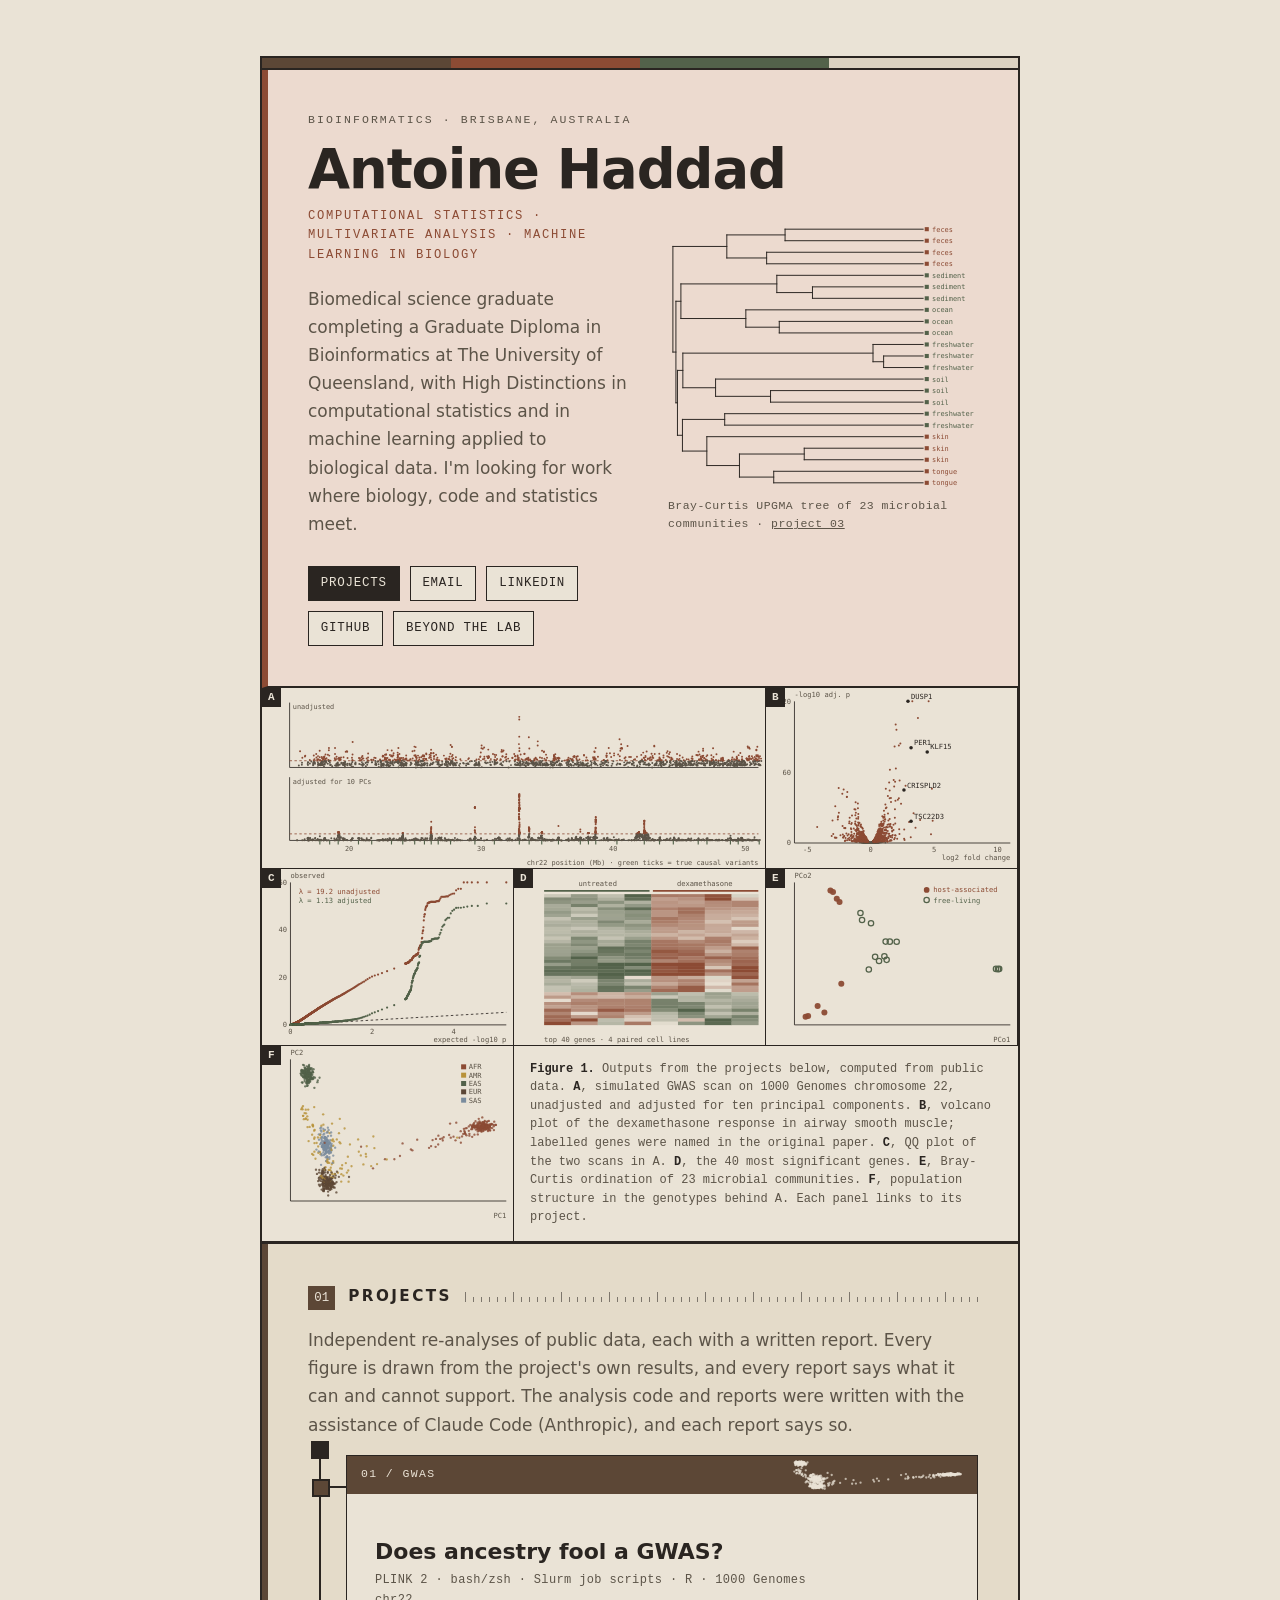
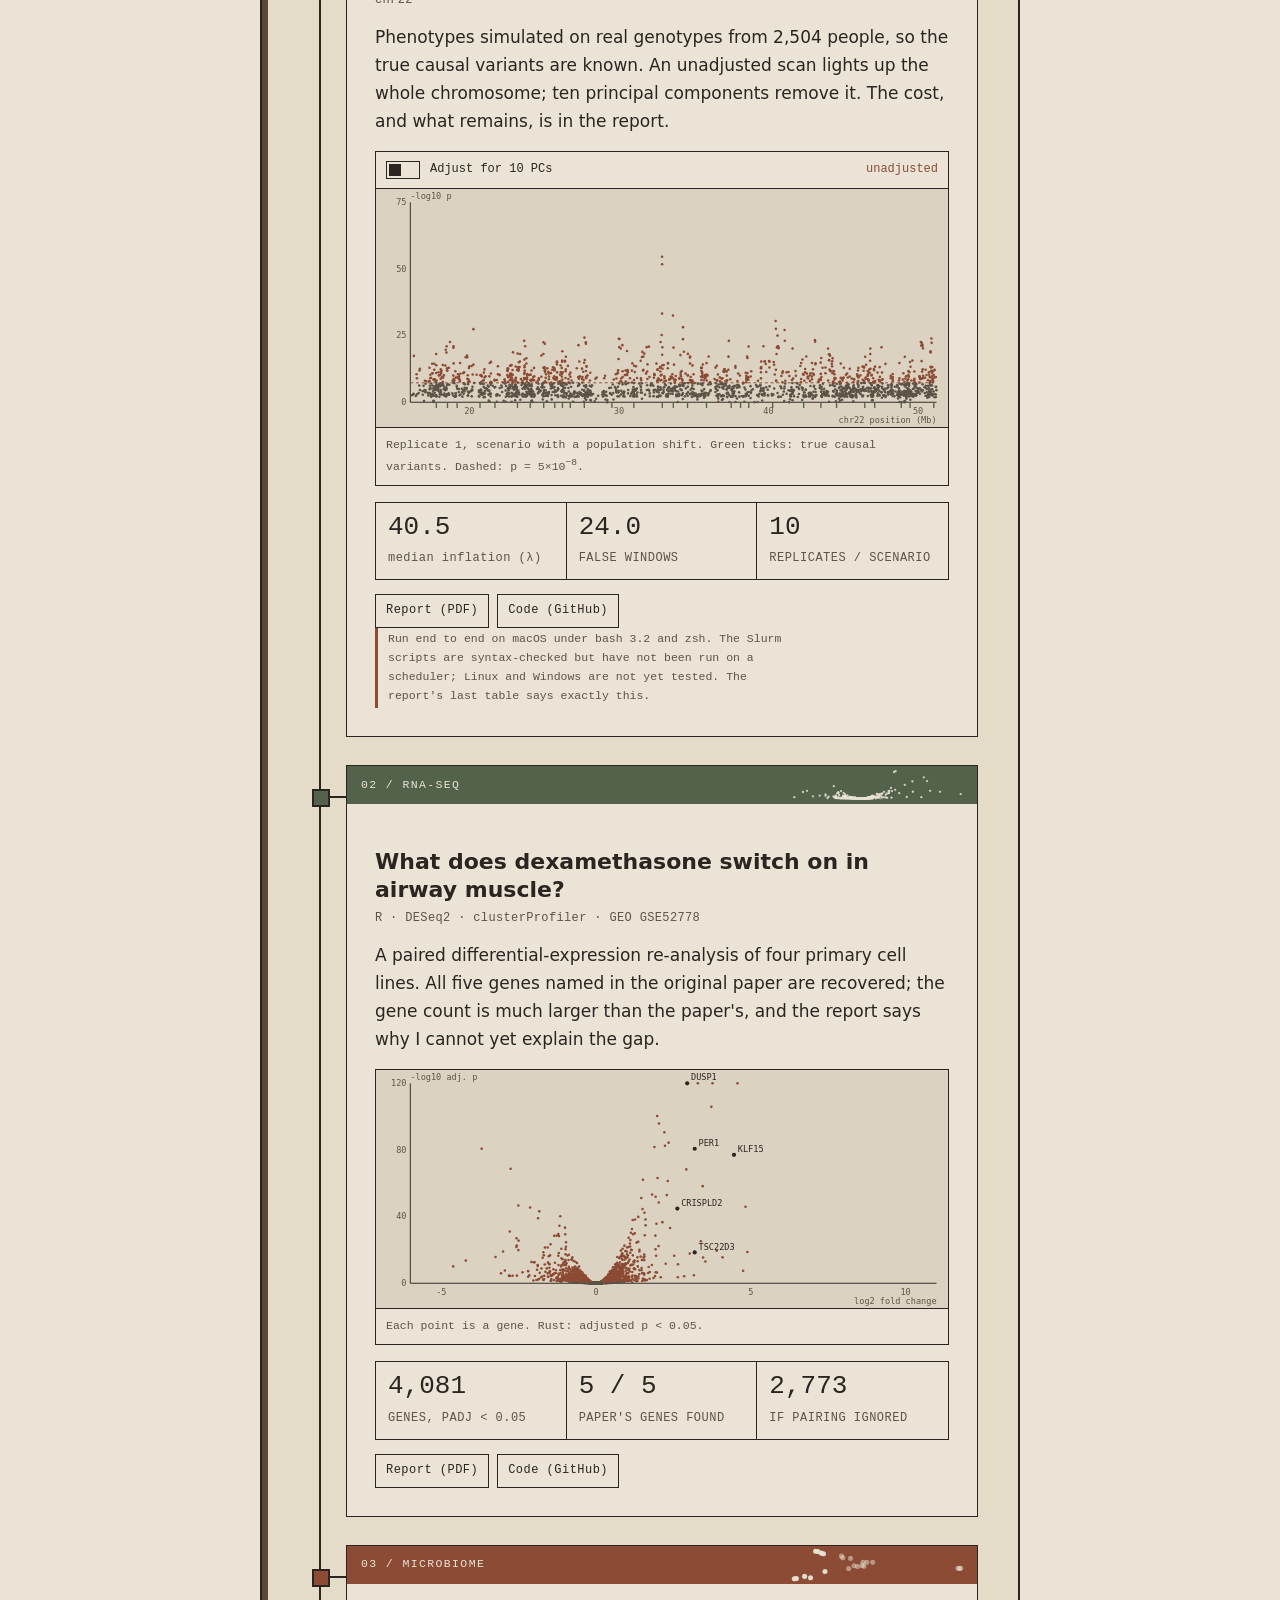
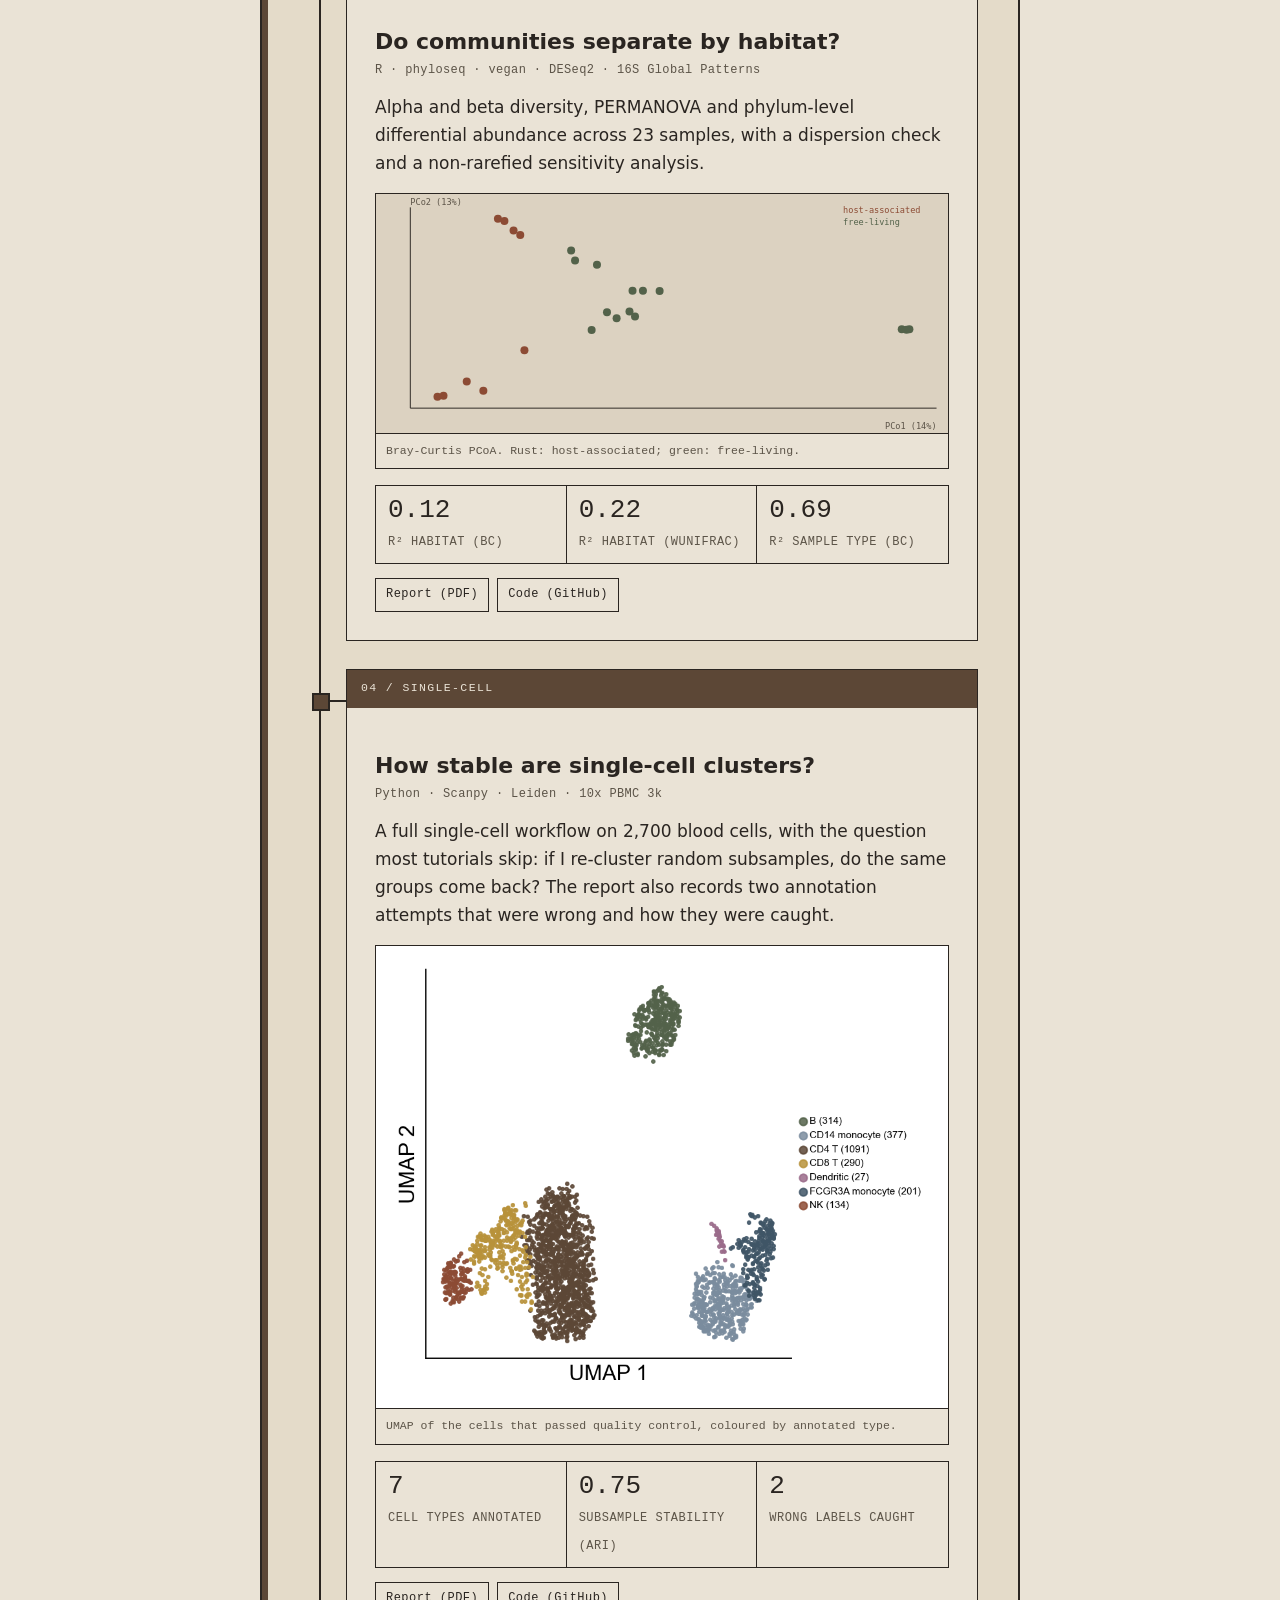
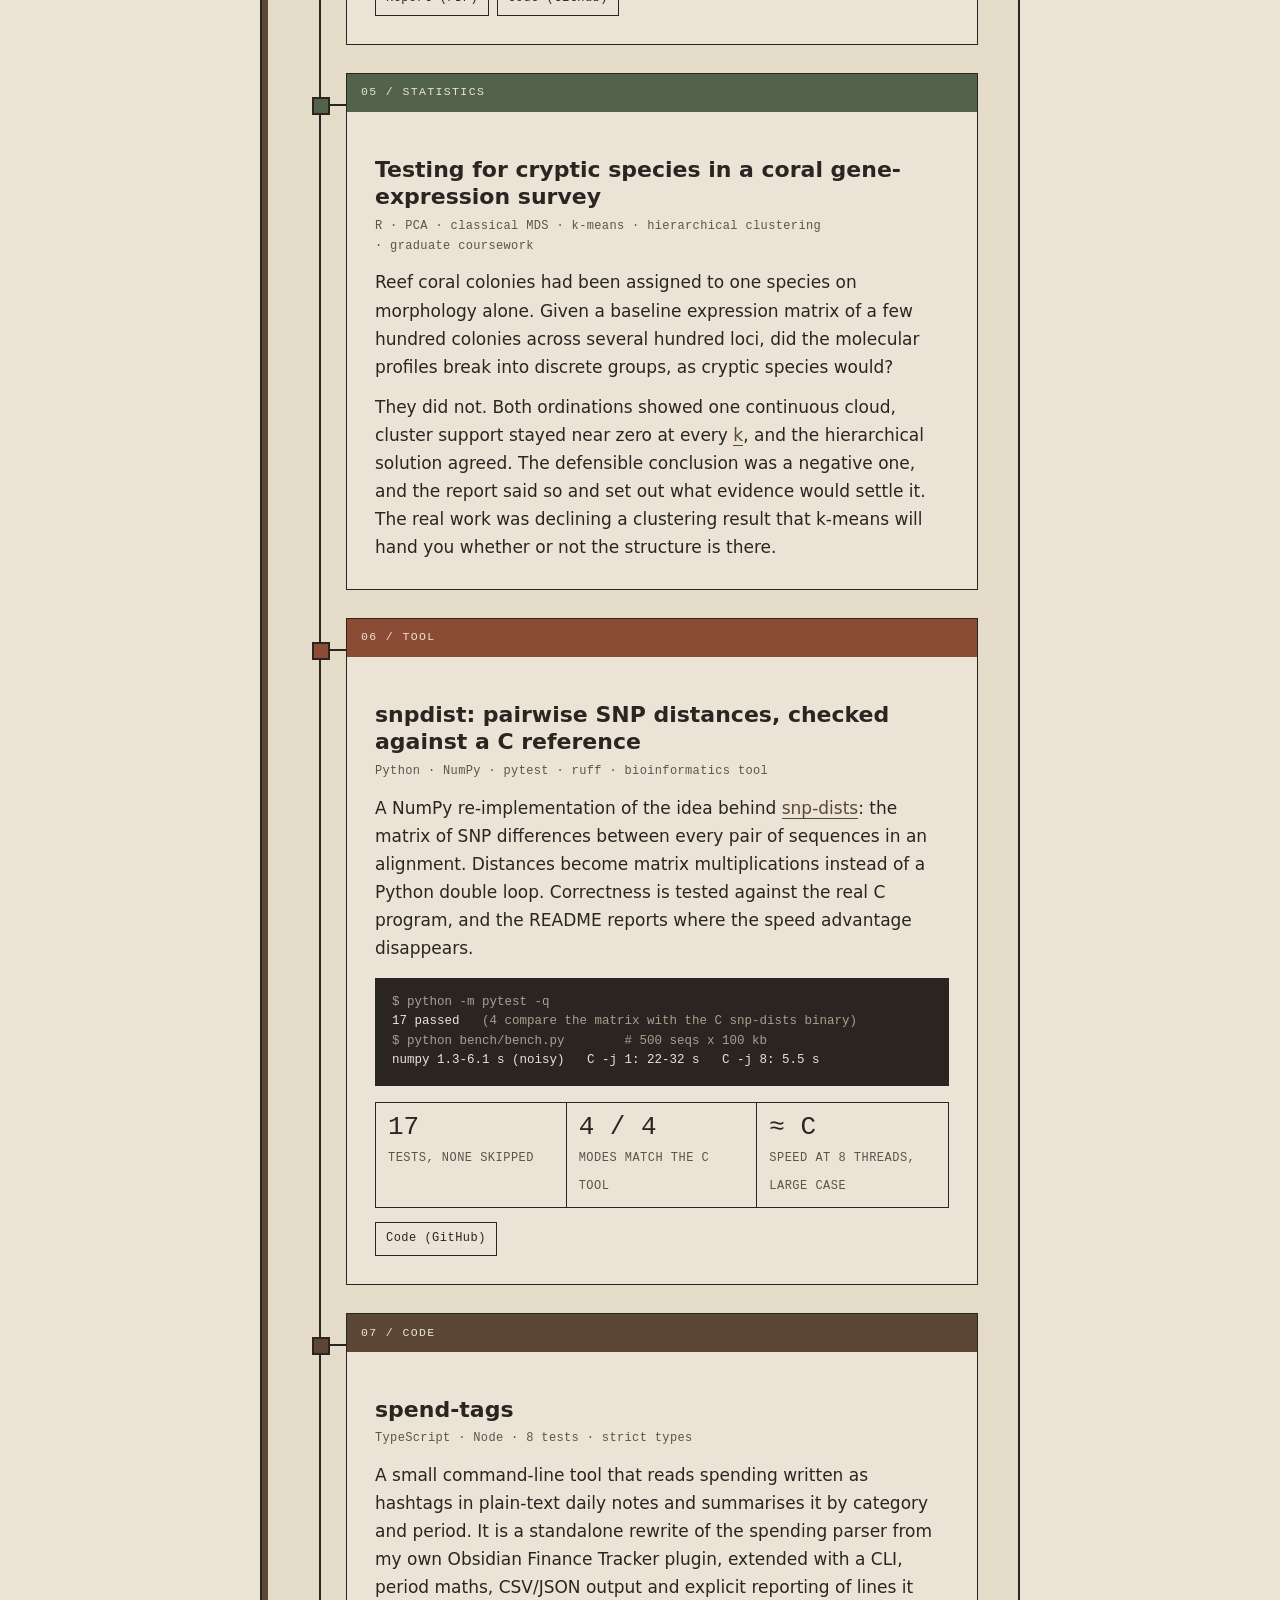
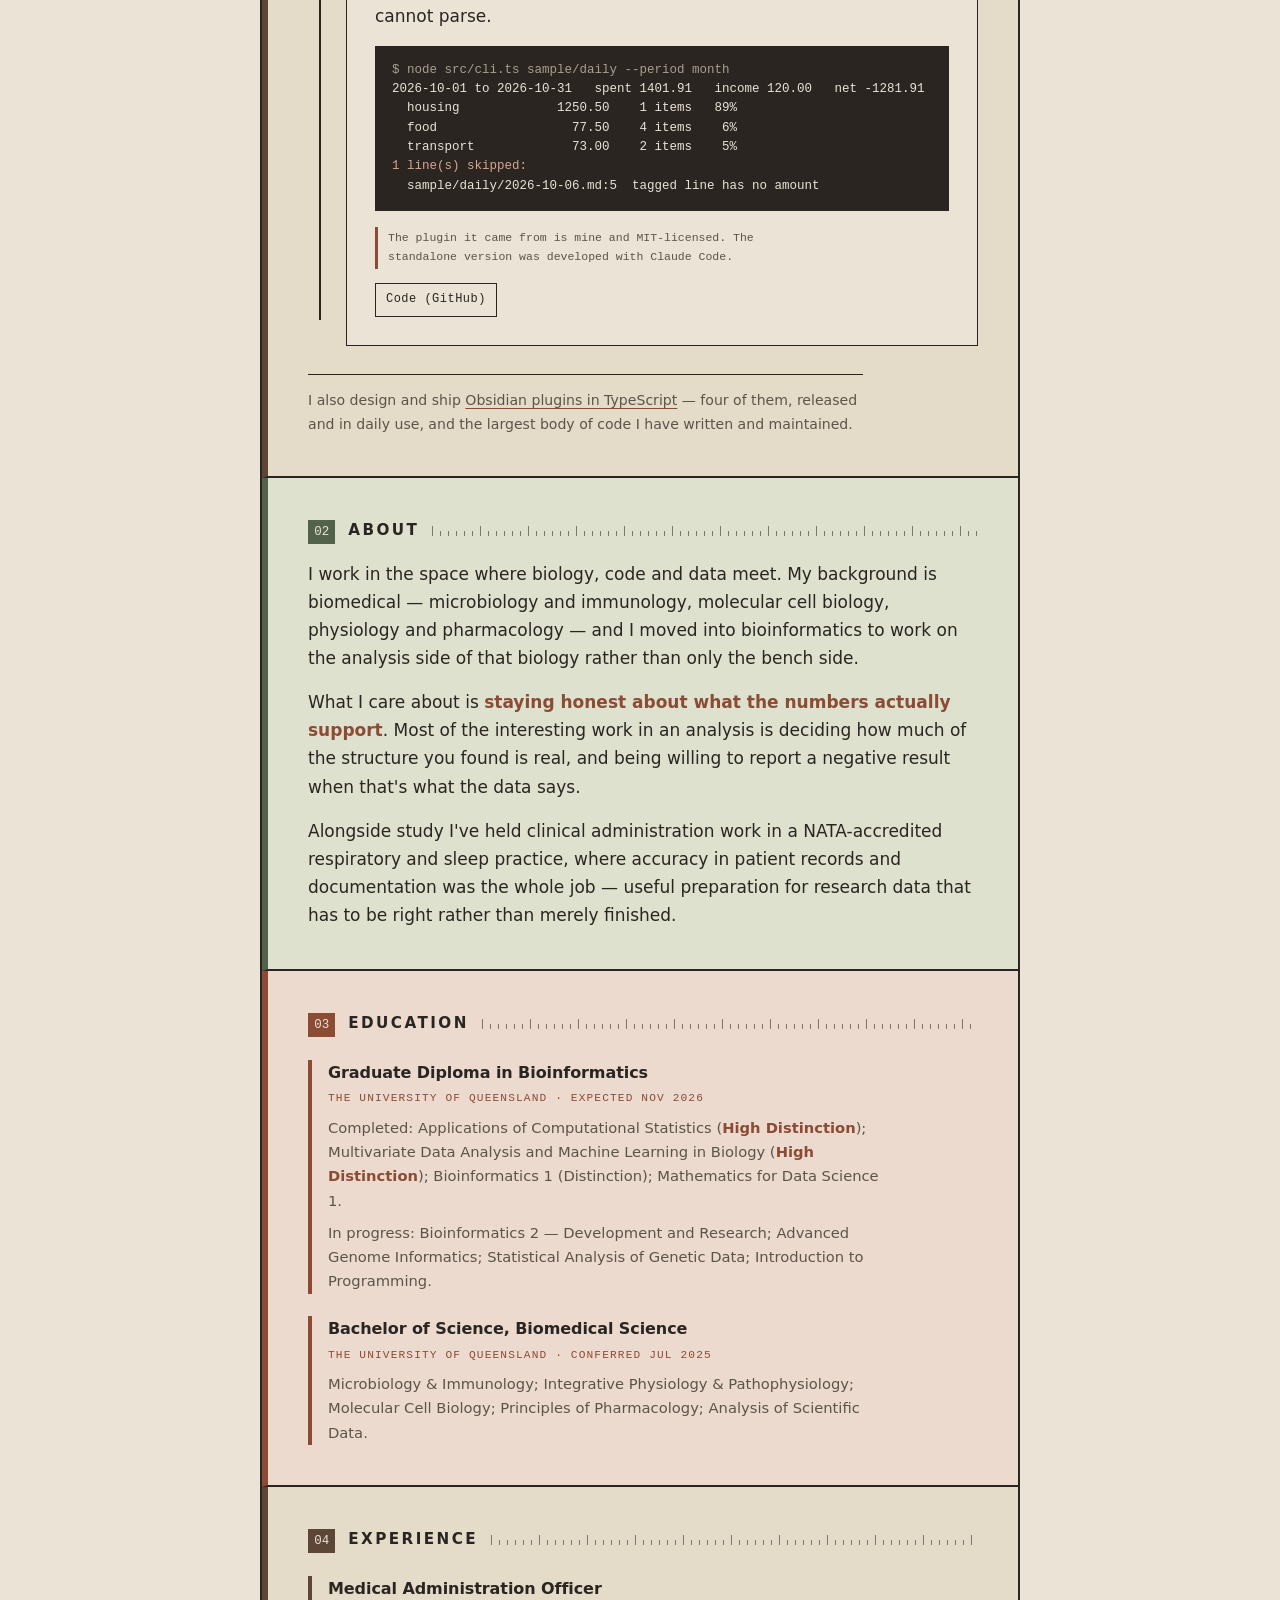
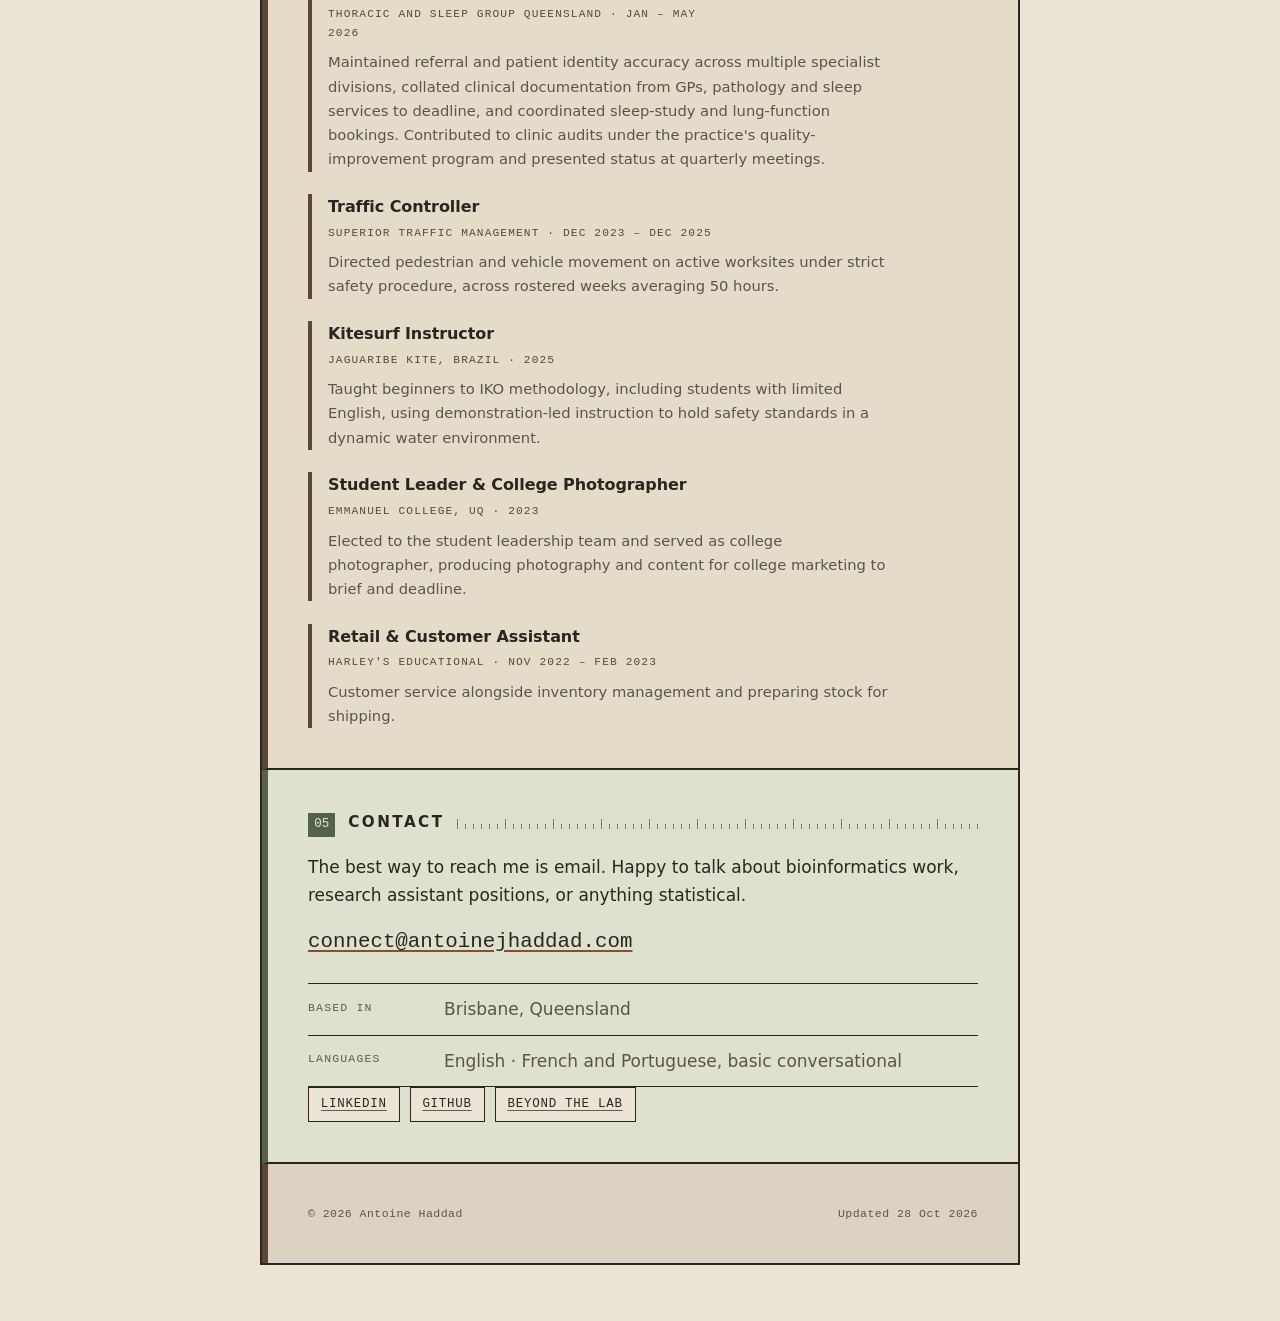
==== commit 5761634b: "Link each project to its public GitHub repository" ====
--- a/index.html
+++ b/index.html
@@ -120,7 +120,7 @@
           <div><b class="base">24.0</b><b class="alt">0.1</b><span>false windows</span></div>
           <div><b>10</b><span>replicates / scenario</span></div>
         </div>
-        <div class="links"><a href="reports/03_GWAS_population_structure_simulation_1000G.pdf">Report (PDF)</a></div>
+        <div class="links"><a href="reports/03_GWAS_population_structure_simulation_1000G.pdf">Report (PDF)</a><a href="https://github.com/arangutambo/gwas-1000g-simulation" target="_blank" rel="noopener">Code (GitHub)</a></div>
         <p class="note">Run end to end on macOS under bash 3.2 and zsh. The Slurm scripts are syntax-checked but have not been run on a scheduler; Linux and Windows are not yet tested. The report's last table says exactly this.</p>
       </div>
     </article>
@@ -140,7 +140,7 @@
           <div><b>5 / 5</b><span>paper's genes found</span></div>
           <div><b>2,773</b><span>if pairing ignored</span></div>
         </div>
-        <div class="links"><a href="reports/01_RNAseq_DESeq2_airway_reanalysis.pdf">Report (PDF)</a></div>
+        <div class="links"><a href="reports/01_RNAseq_DESeq2_airway_reanalysis.pdf">Report (PDF)</a><a href="https://github.com/arangutambo/rnaseq-airway-reproduction" target="_blank" rel="noopener">Code (GitHub)</a></div>
       </div>
     </article>
 
@@ -159,7 +159,7 @@
           <div><b>0.22</b><span>R&sup2; habitat (wUniFrac)</span></div>
           <div><b>0.69</b><span>R&sup2; sample type (BC)</span></div>
         </div>
-        <div class="links"><a href="reports/02_Microbiome_diversity_GlobalPatterns_reanalysis.pdf">Report (PDF)</a></div>
+        <div class="links"><a href="reports/02_Microbiome_diversity_GlobalPatterns_reanalysis.pdf">Report (PDF)</a><a href="https://github.com/arangutambo/microbiome-globalpatterns" target="_blank" rel="noopener">Code (GitHub)</a></div>
       </div>
     </article>
 
@@ -178,7 +178,7 @@
           <div><b>0.75</b><span>subsample stability (ARI)</span></div>
           <div><b>2</b><span>wrong labels caught</span></div>
         </div>
-        <div class="links"><a href="reports/04_SingleCell_PBMC3k_Scanpy_clustering_stability.pdf">Report (PDF)</a></div>
+        <div class="links"><a href="reports/04_SingleCell_PBMC3k_Scanpy_clustering_stability.pdf">Report (PDF)</a><a href="https://github.com/arangutambo/scrna-pbmc3k" target="_blank" rel="noopener">Code (GitHub)</a></div>
       </div>
     </article>
 
@@ -207,6 +207,7 @@
           <div><b>4 / 4</b><span>modes match the C tool</span></div>
           <div><b>&asymp; C</b><span>speed at 8 threads, large case</span></div>
         </div>
+        <div class="links"><a href="https://github.com/arangutambo/snpdist-py" target="_blank" rel="noopener">Code (GitHub)</a></div>
       </div>
     </article>
 
@@ -224,6 +225,7 @@
 <span class="hl">1 line(s) skipped:</span>
   sample/daily/2026-10-06.md:5  tagged line has no amount</pre>
         <p class="note">The plugin it came from is mine and MIT-licensed. The standalone version was developed with Claude Code.</p>
+        <div class="links"><a href="https://github.com/arangutambo/spend-tags" target="_blank" rel="noopener">Code (GitHub)</a></div>
       </div>
     </article>
       </div>
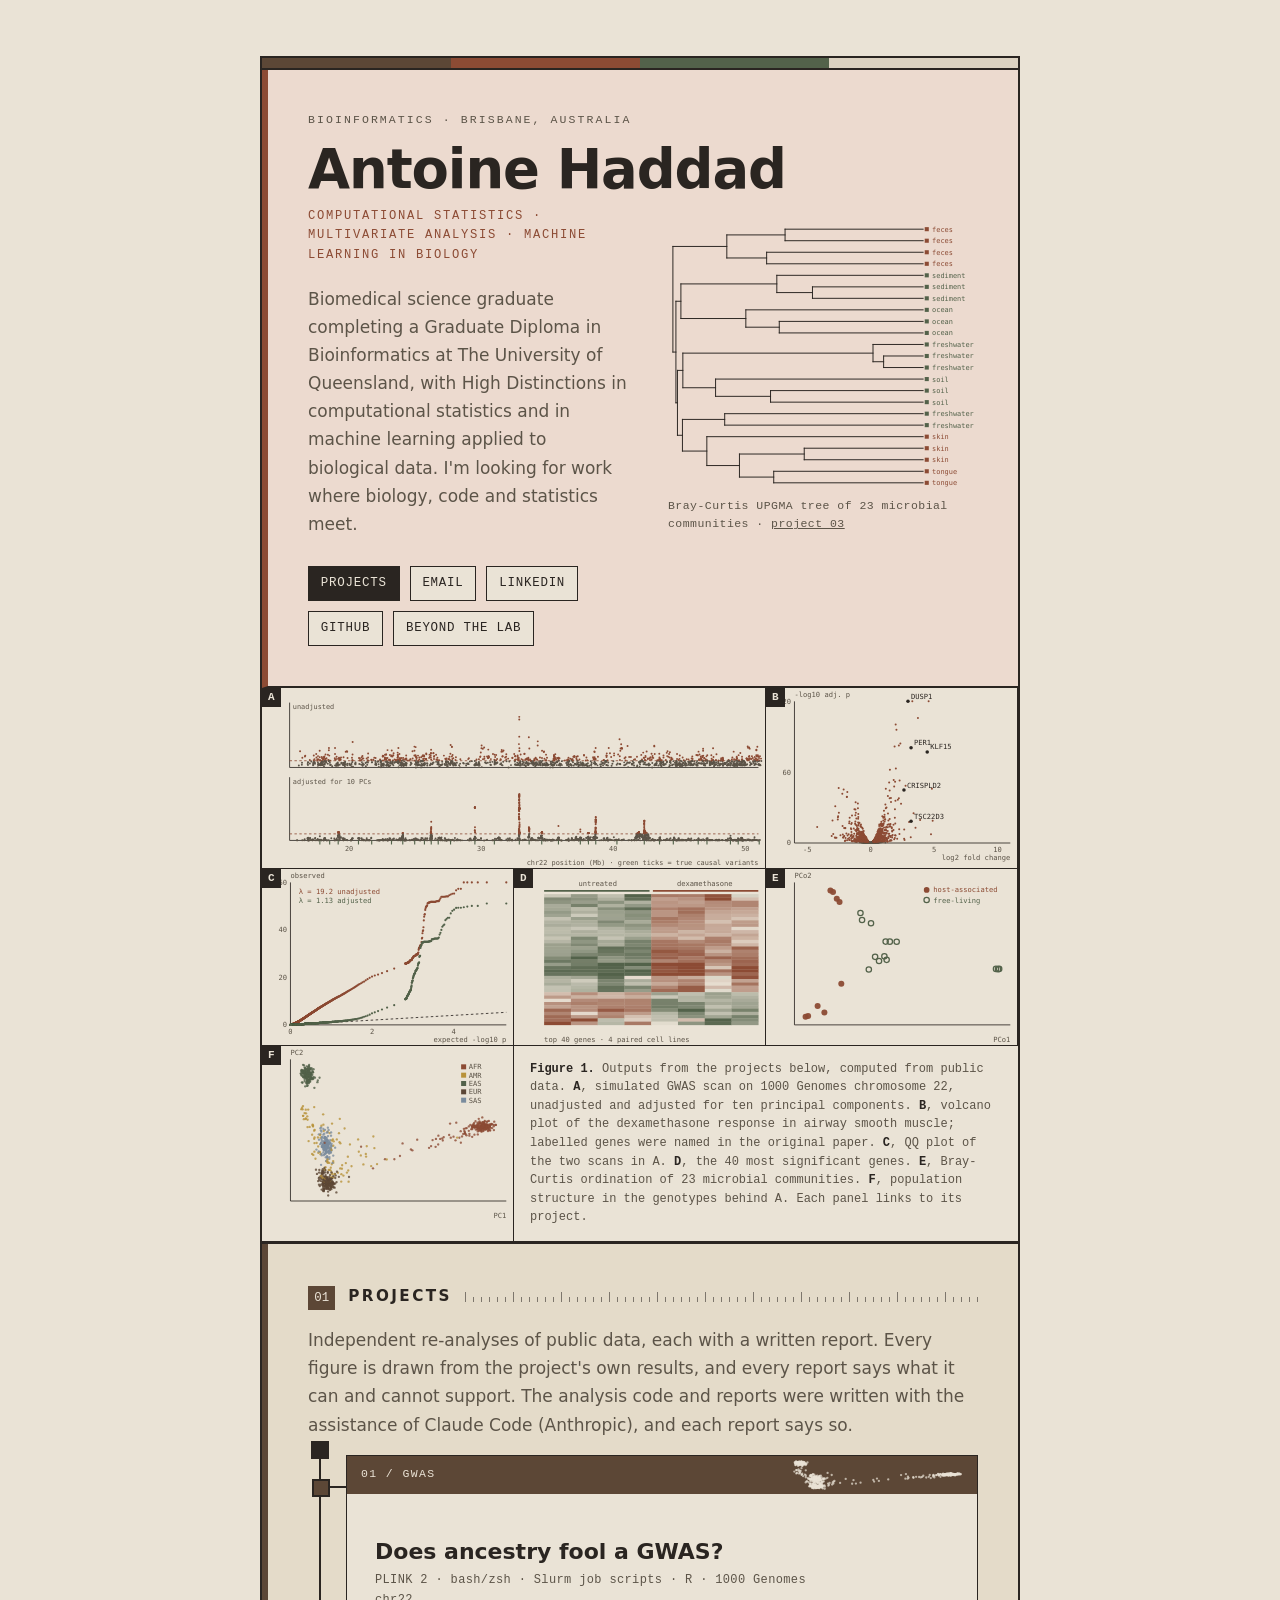
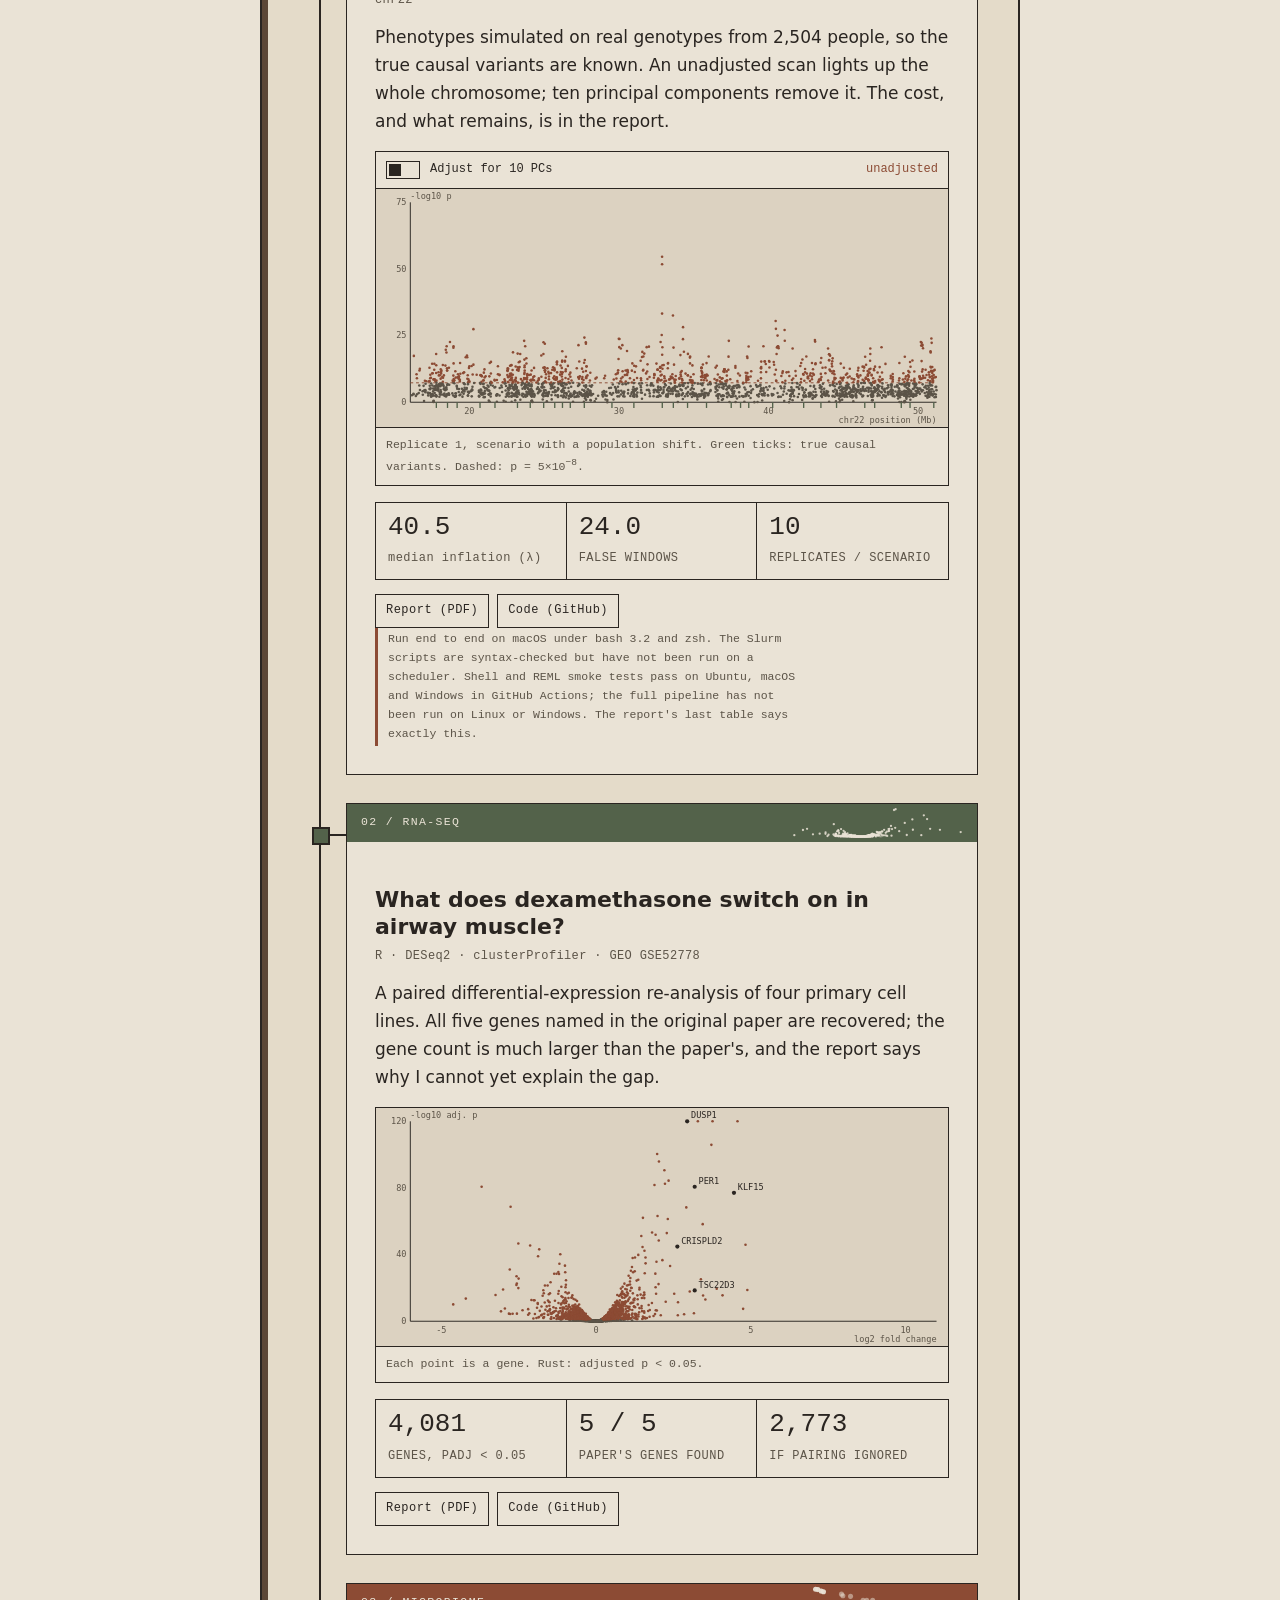
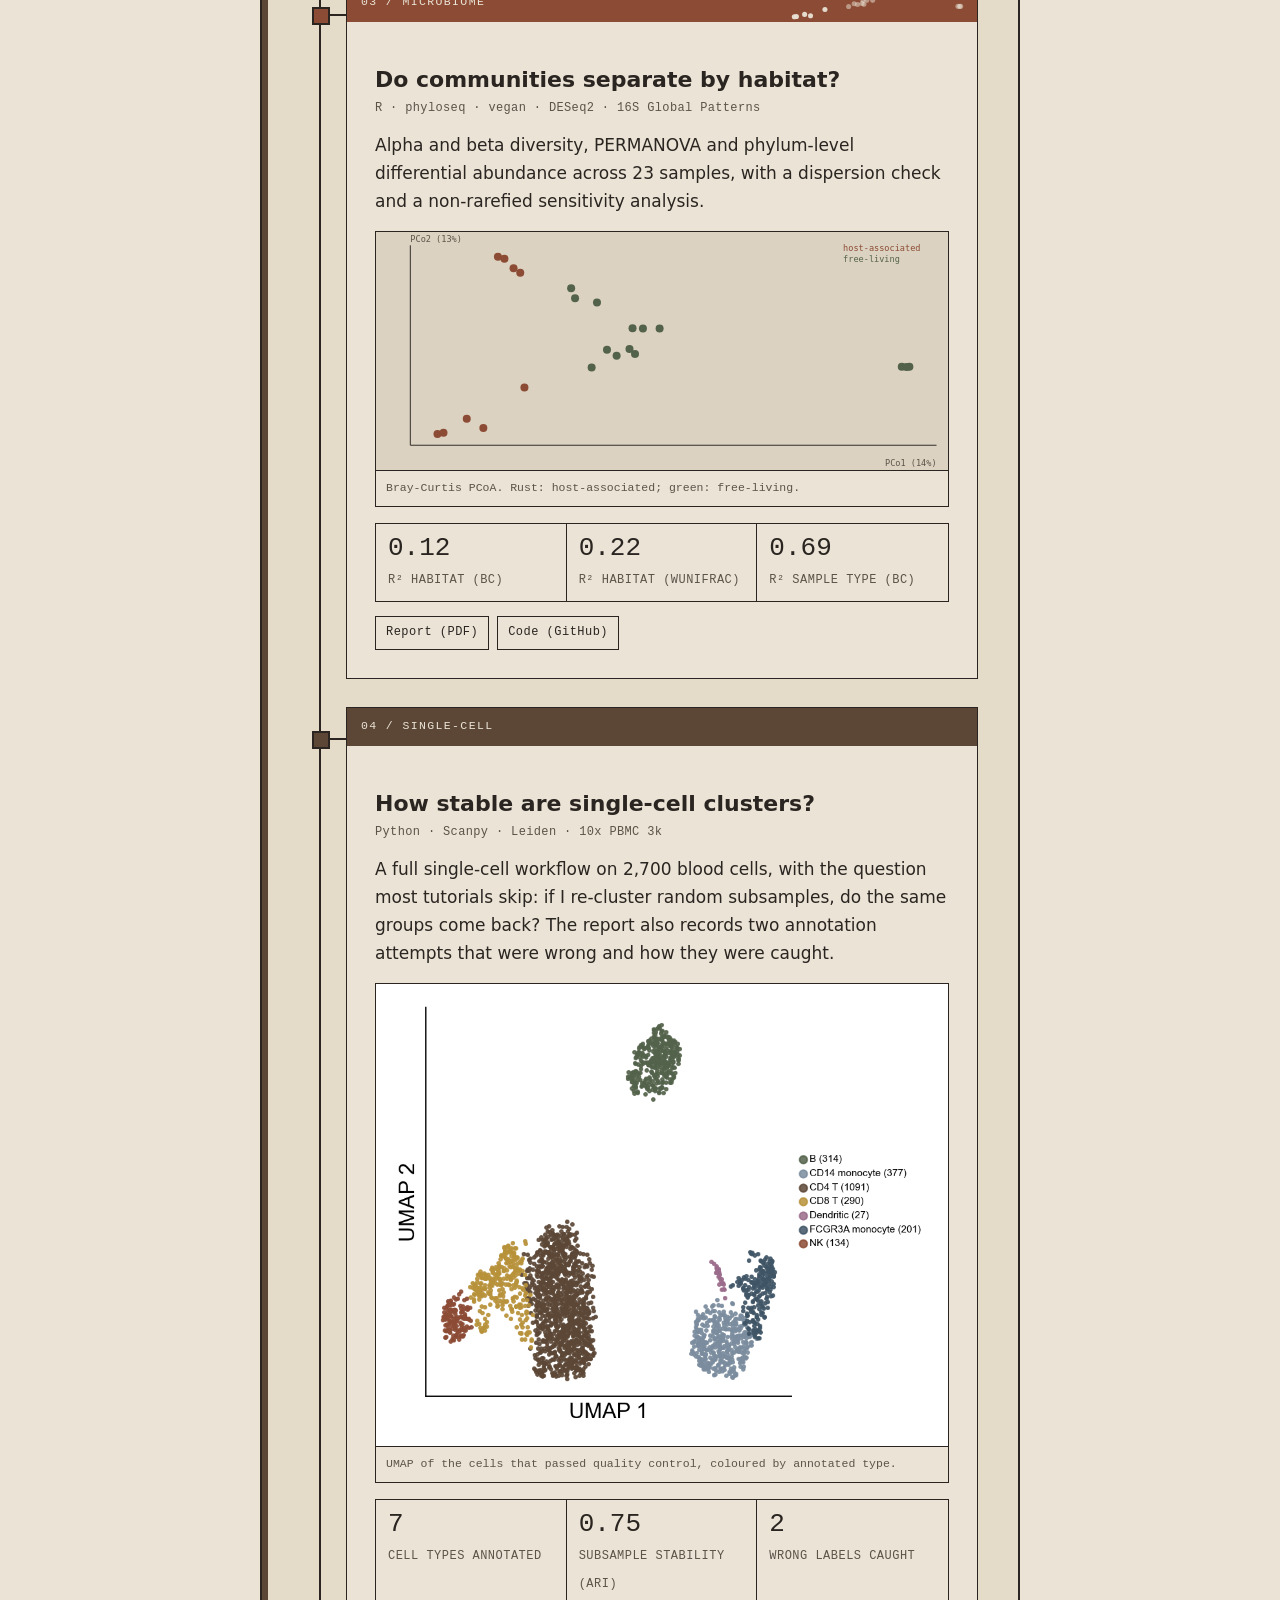
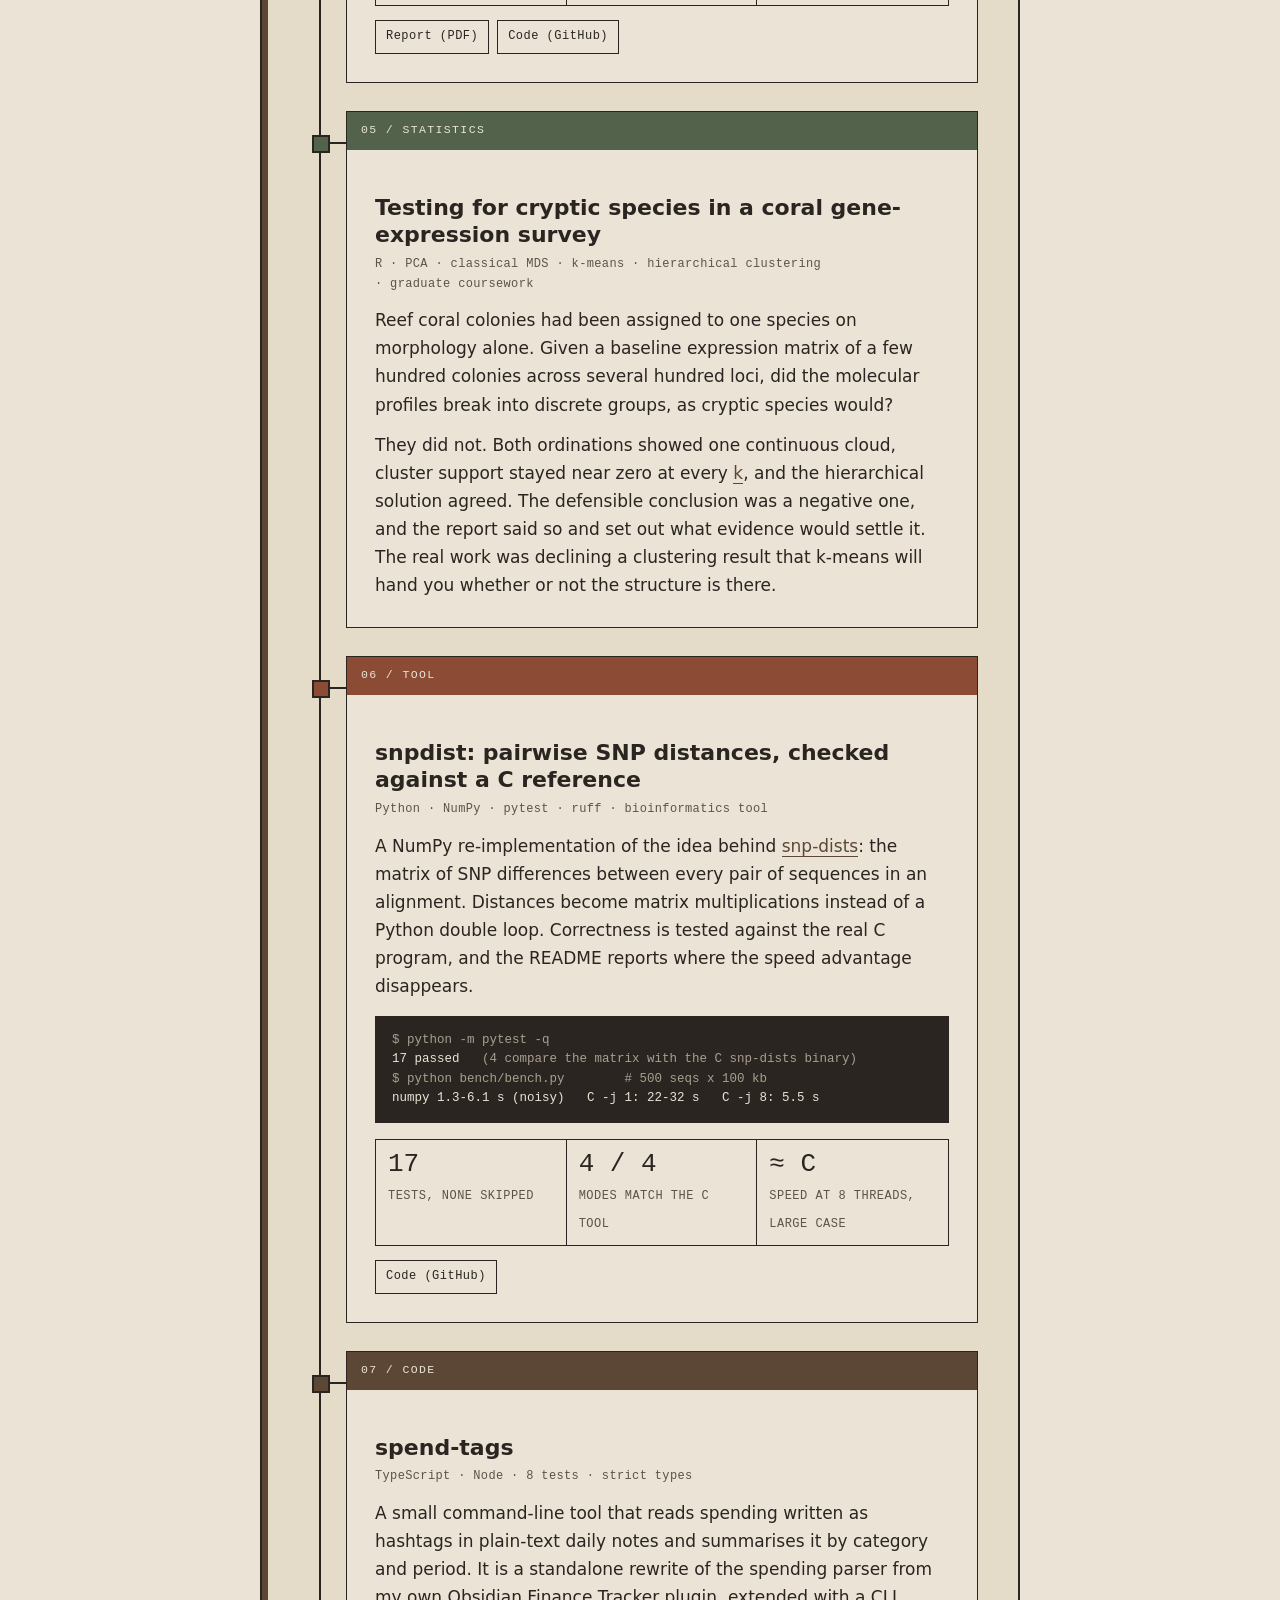
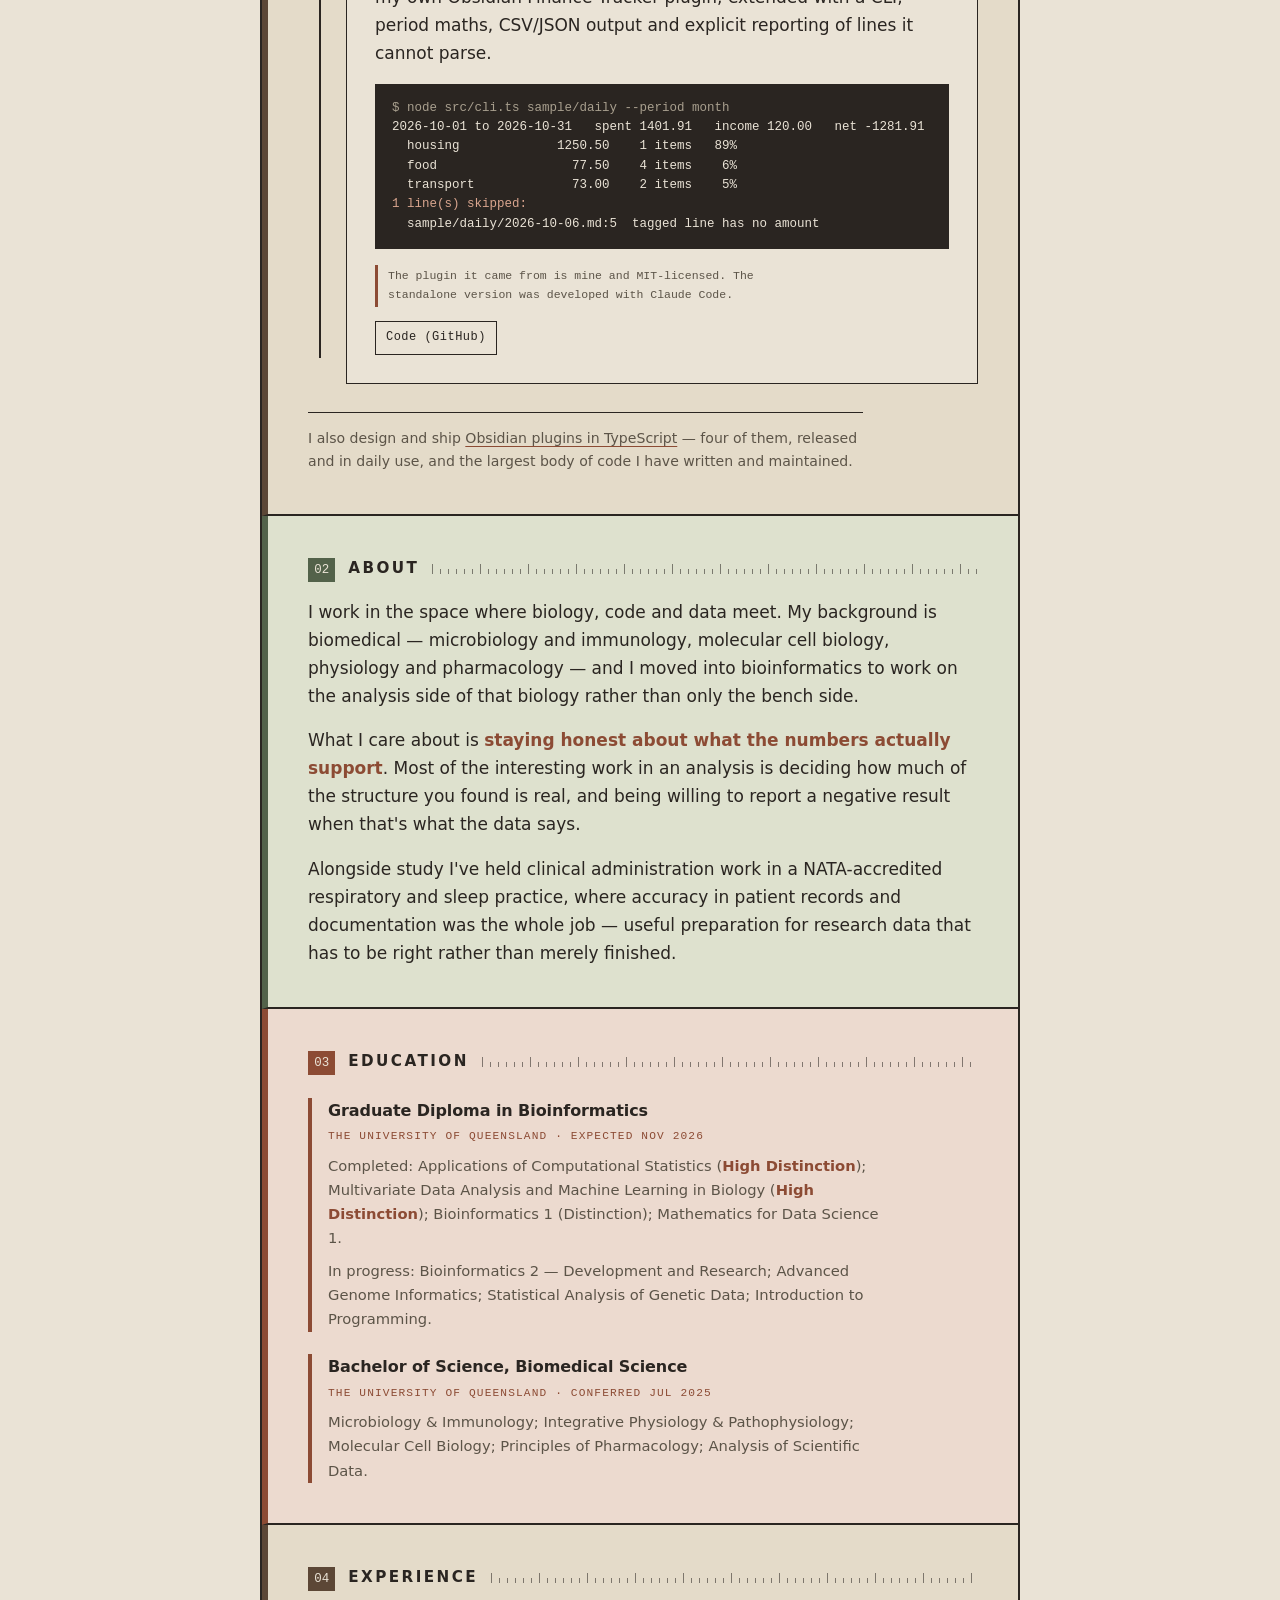
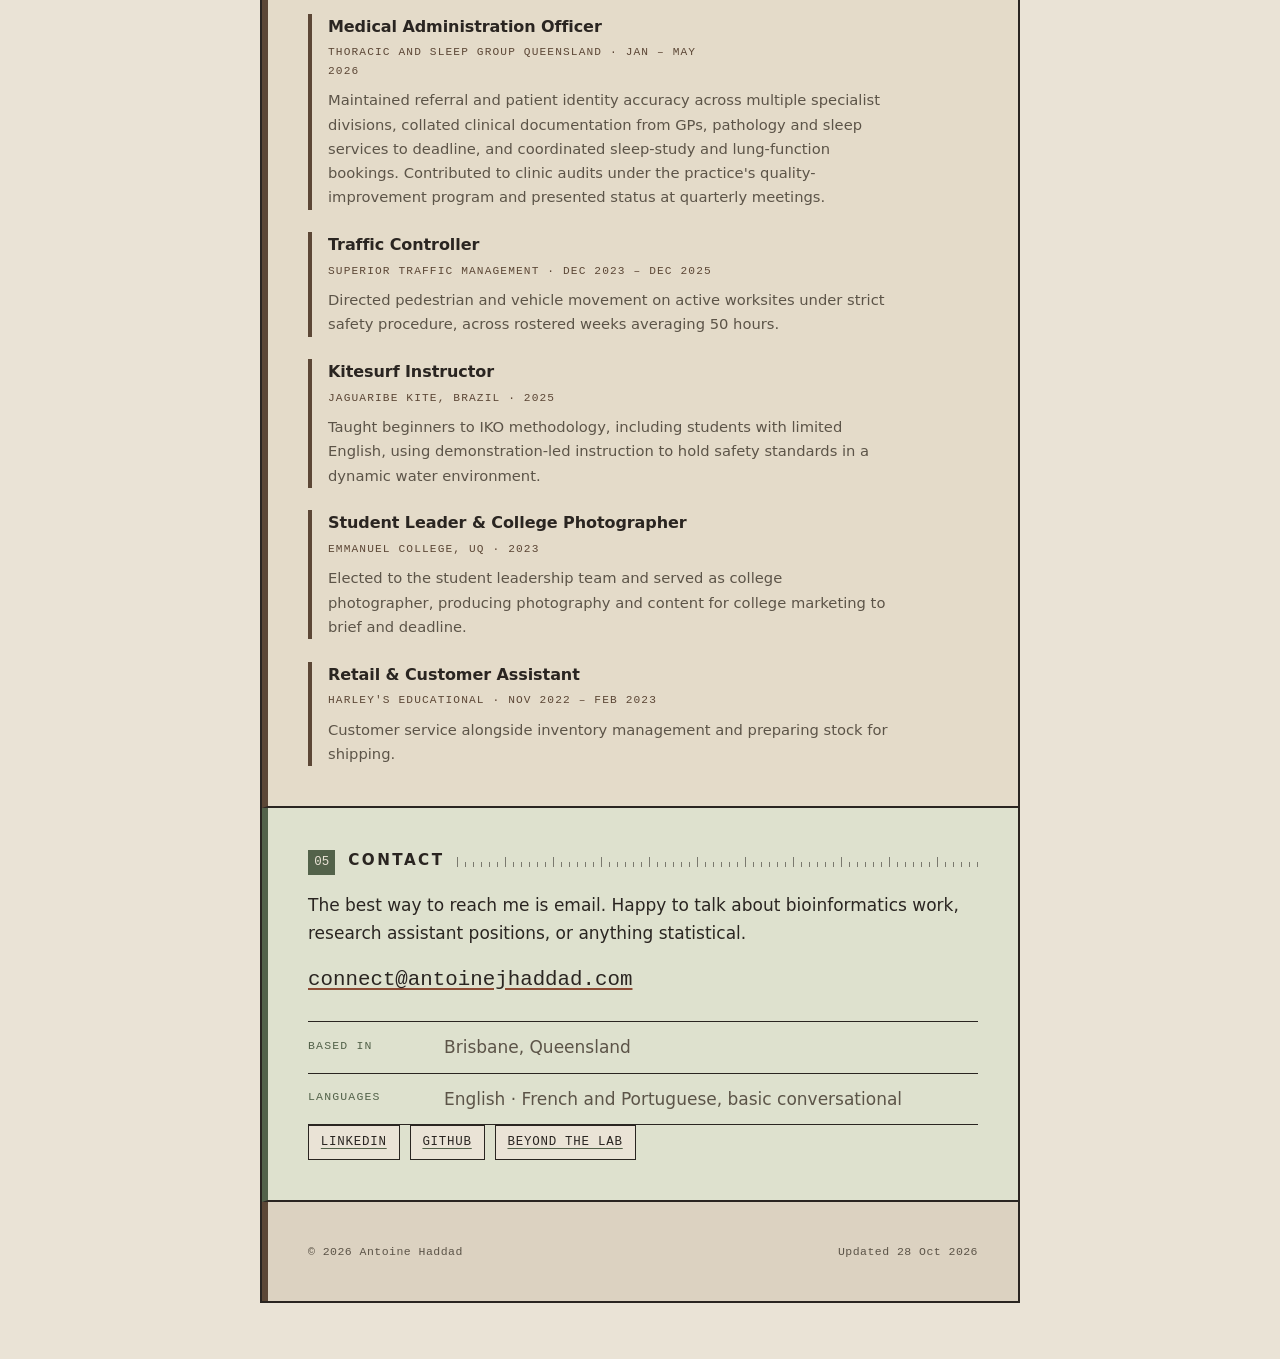
==== commit 448b906c: "Update GWAS card and report with the CI result" ====
--- a/index.html
+++ b/index.html
@@ -121,7 +121,7 @@
           <div><b>10</b><span>replicates / scenario</span></div>
         </div>
         <div class="links"><a href="reports/03_GWAS_population_structure_simulation_1000G.pdf">Report (PDF)</a><a href="https://github.com/arangutambo/gwas-1000g-simulation" target="_blank" rel="noopener">Code (GitHub)</a></div>
-        <p class="note">Run end to end on macOS under bash 3.2 and zsh. The Slurm scripts are syntax-checked but have not been run on a scheduler; Linux and Windows are not yet tested. The report's last table says exactly this.</p>
+        <p class="note">Run end to end on macOS under bash 3.2 and zsh. The Slurm scripts are syntax-checked but have not been run on a scheduler. Shell and REML smoke tests pass on Ubuntu, macOS and Windows in GitHub Actions; the full pipeline has not been run on Linux or Windows. The report's last table says exactly this.</p>
       </div>
     </article>
 
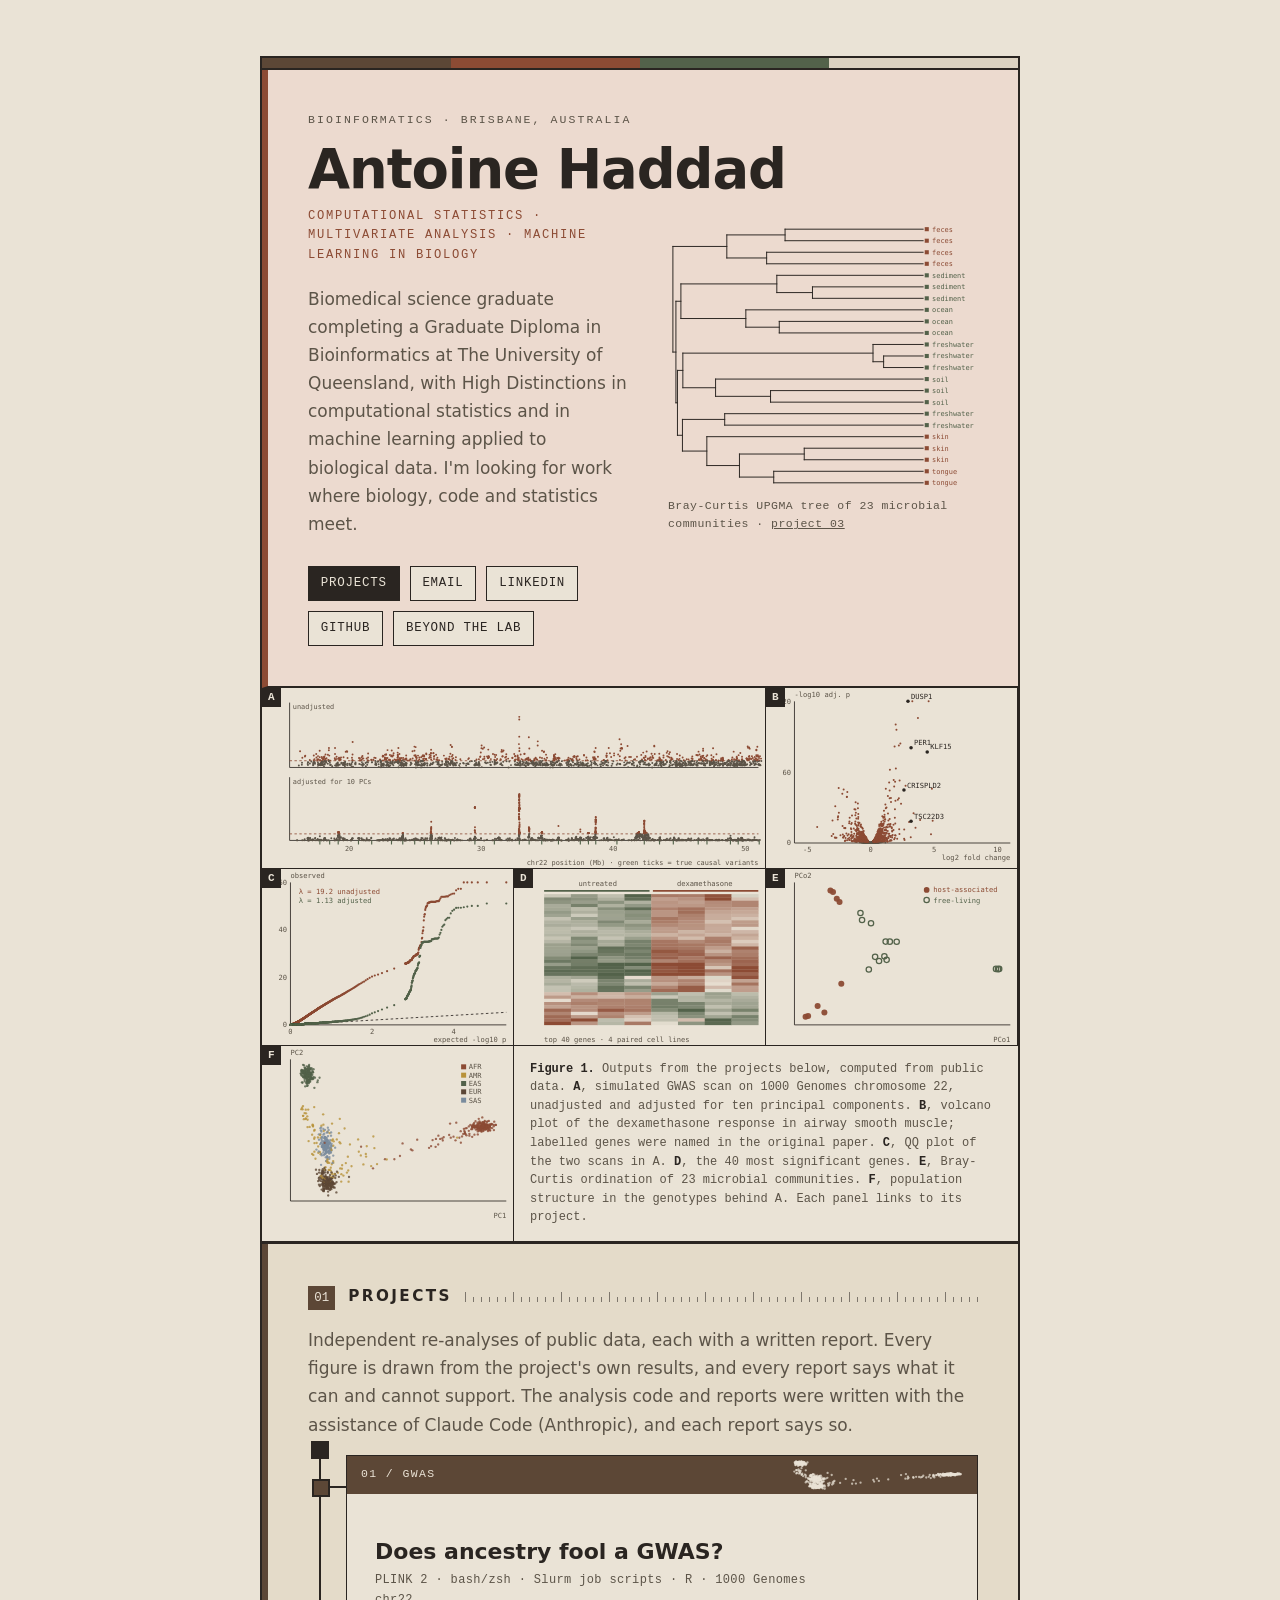
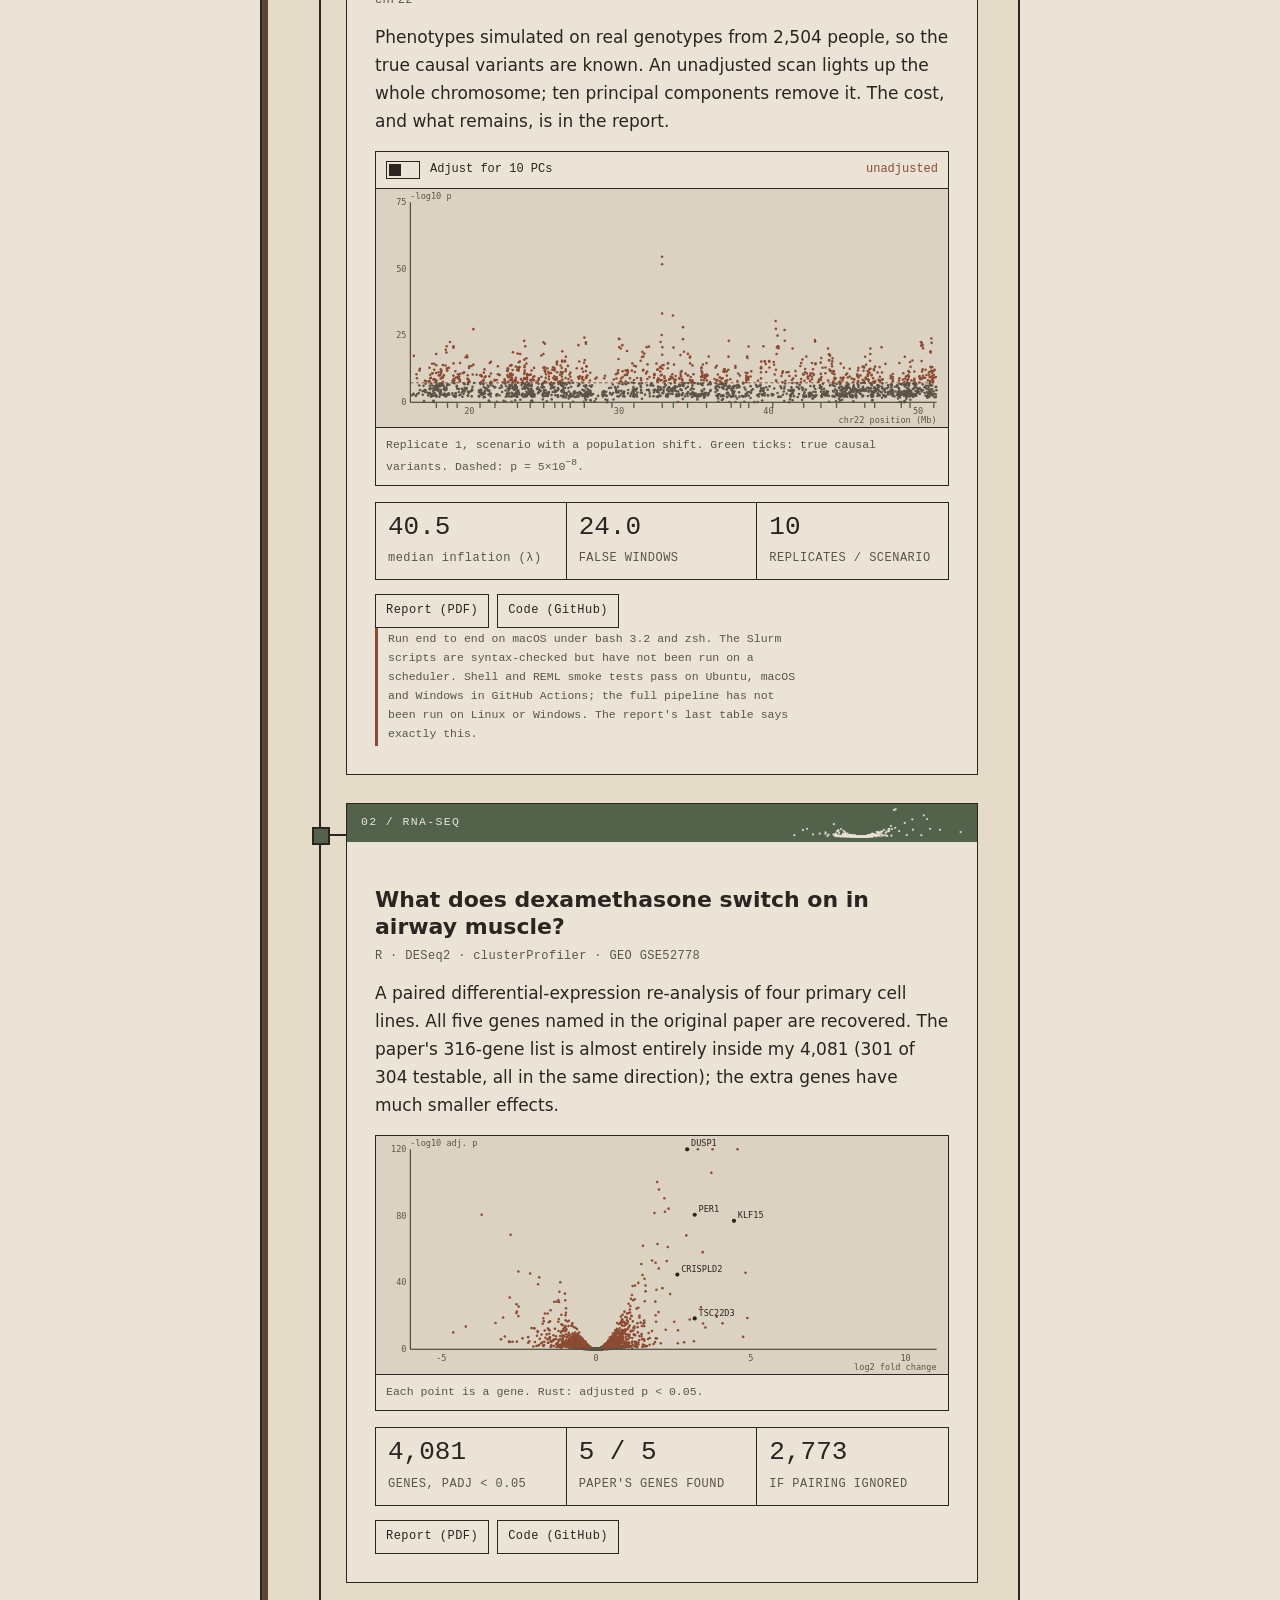
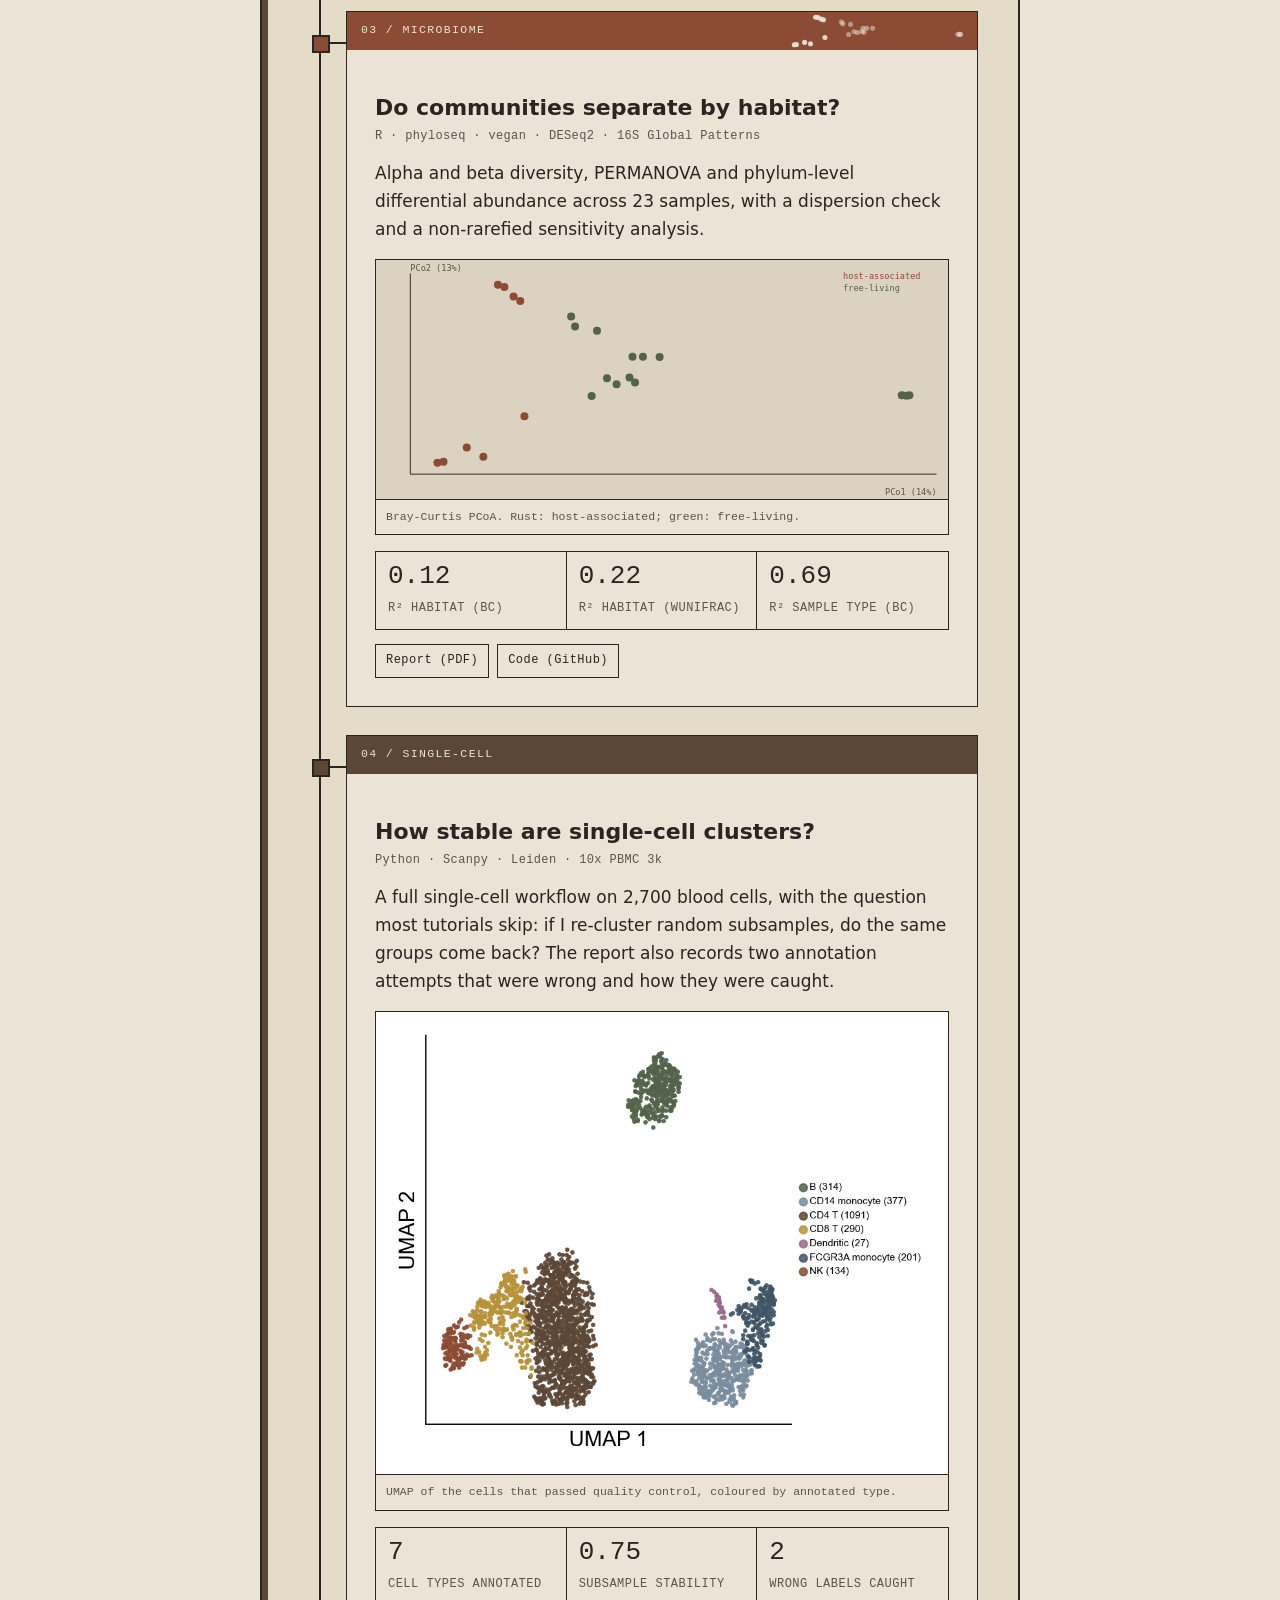
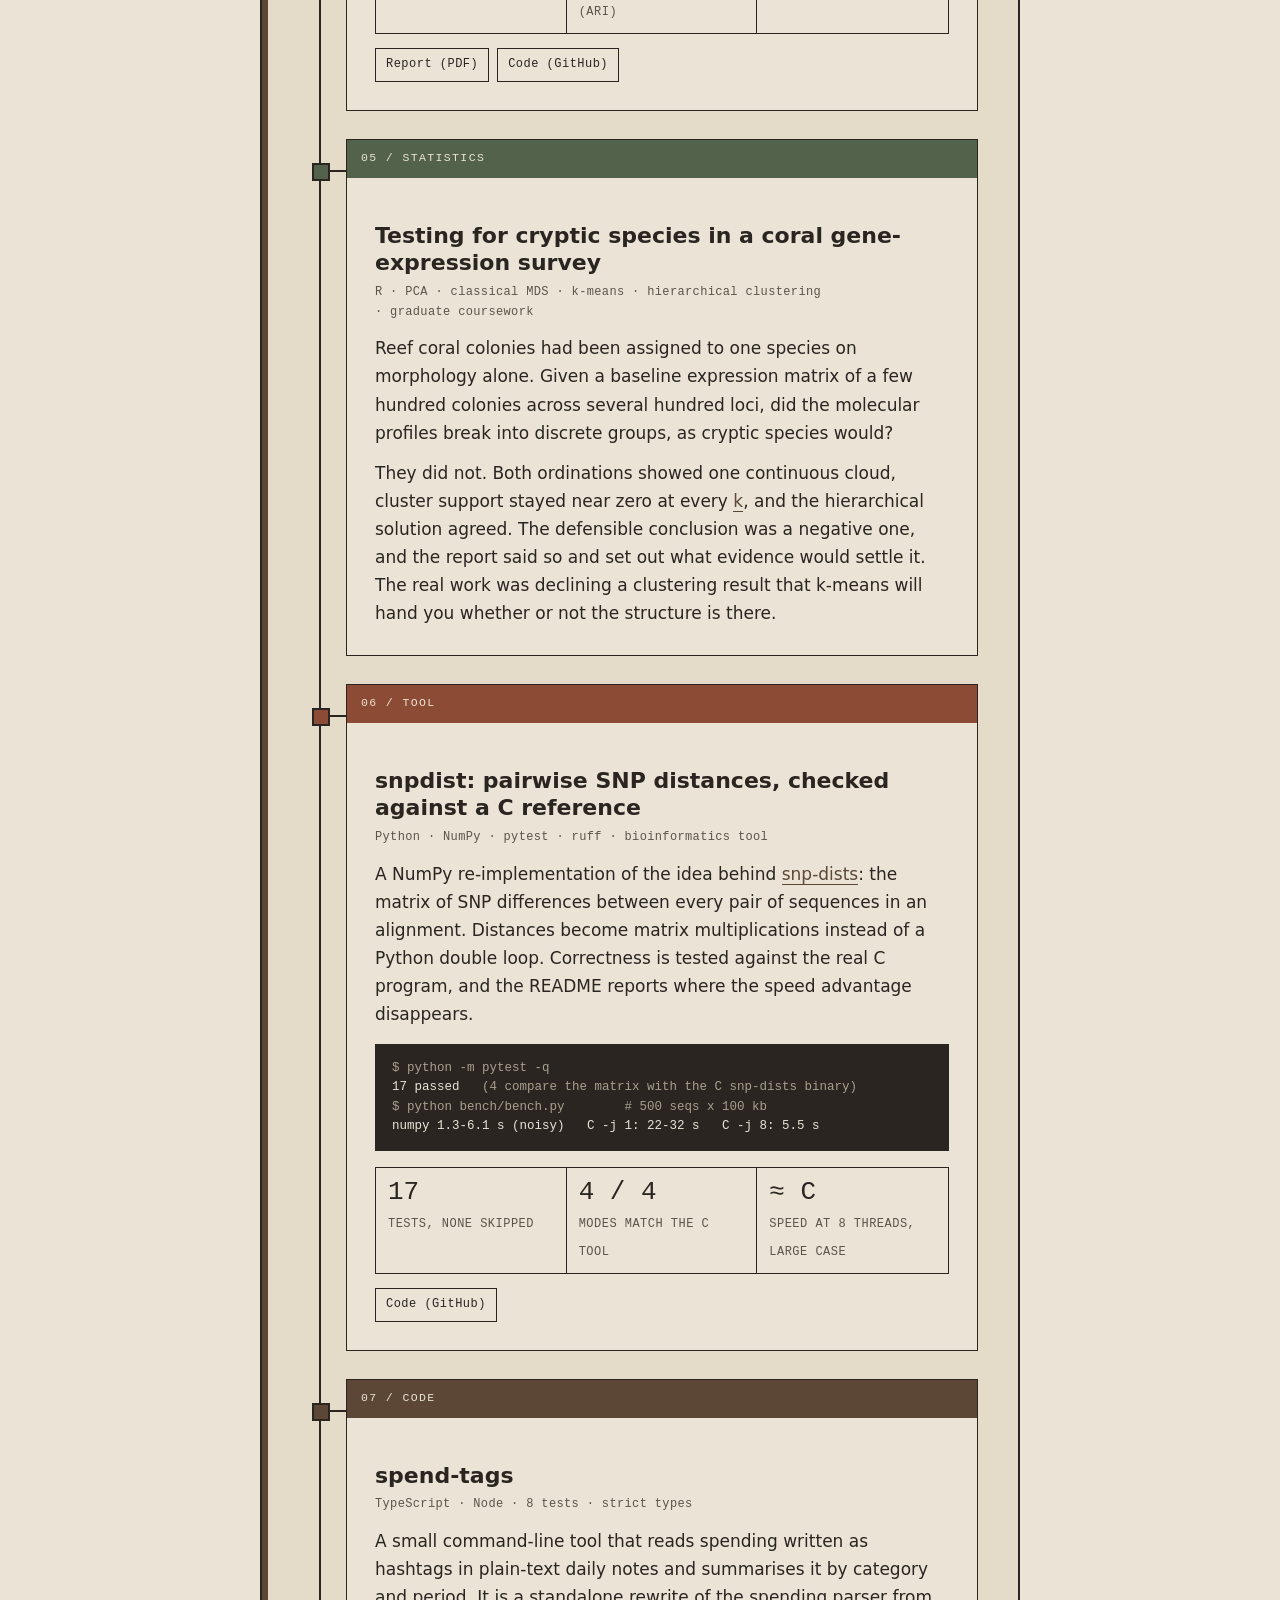
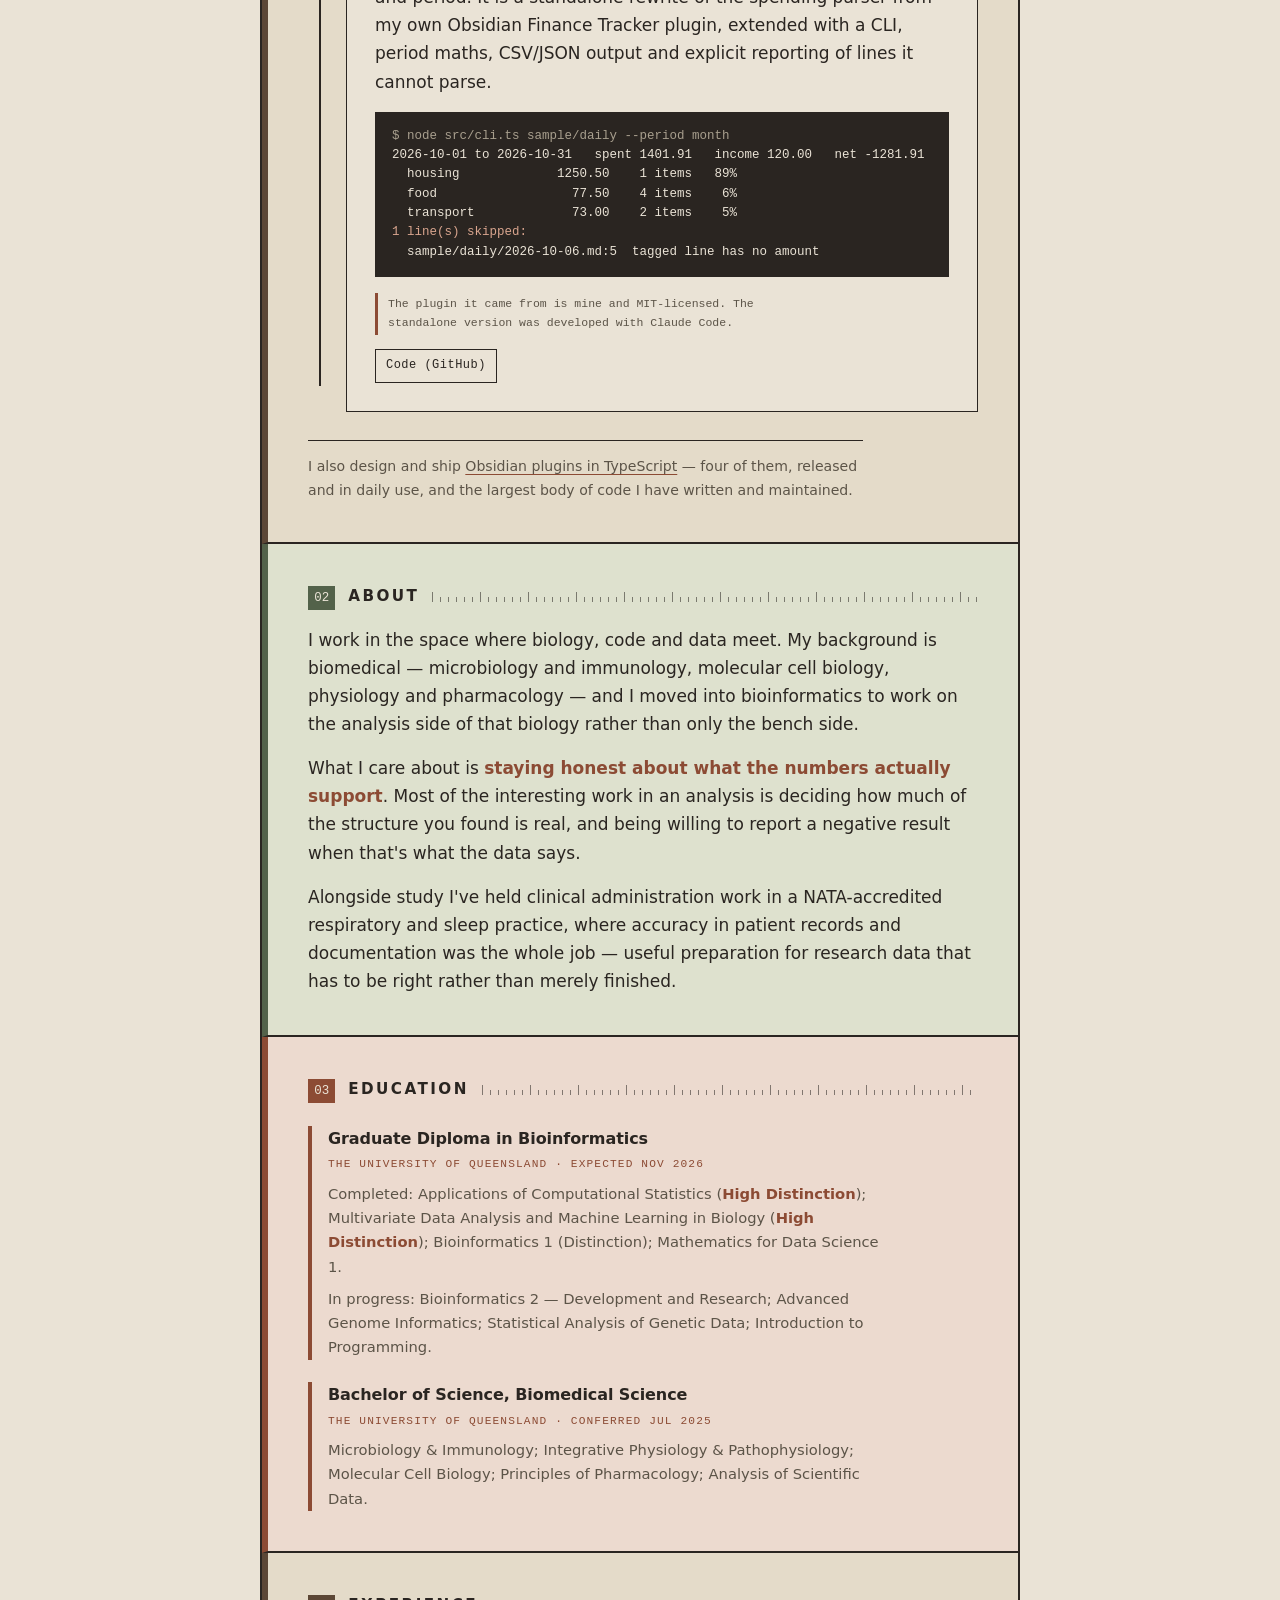
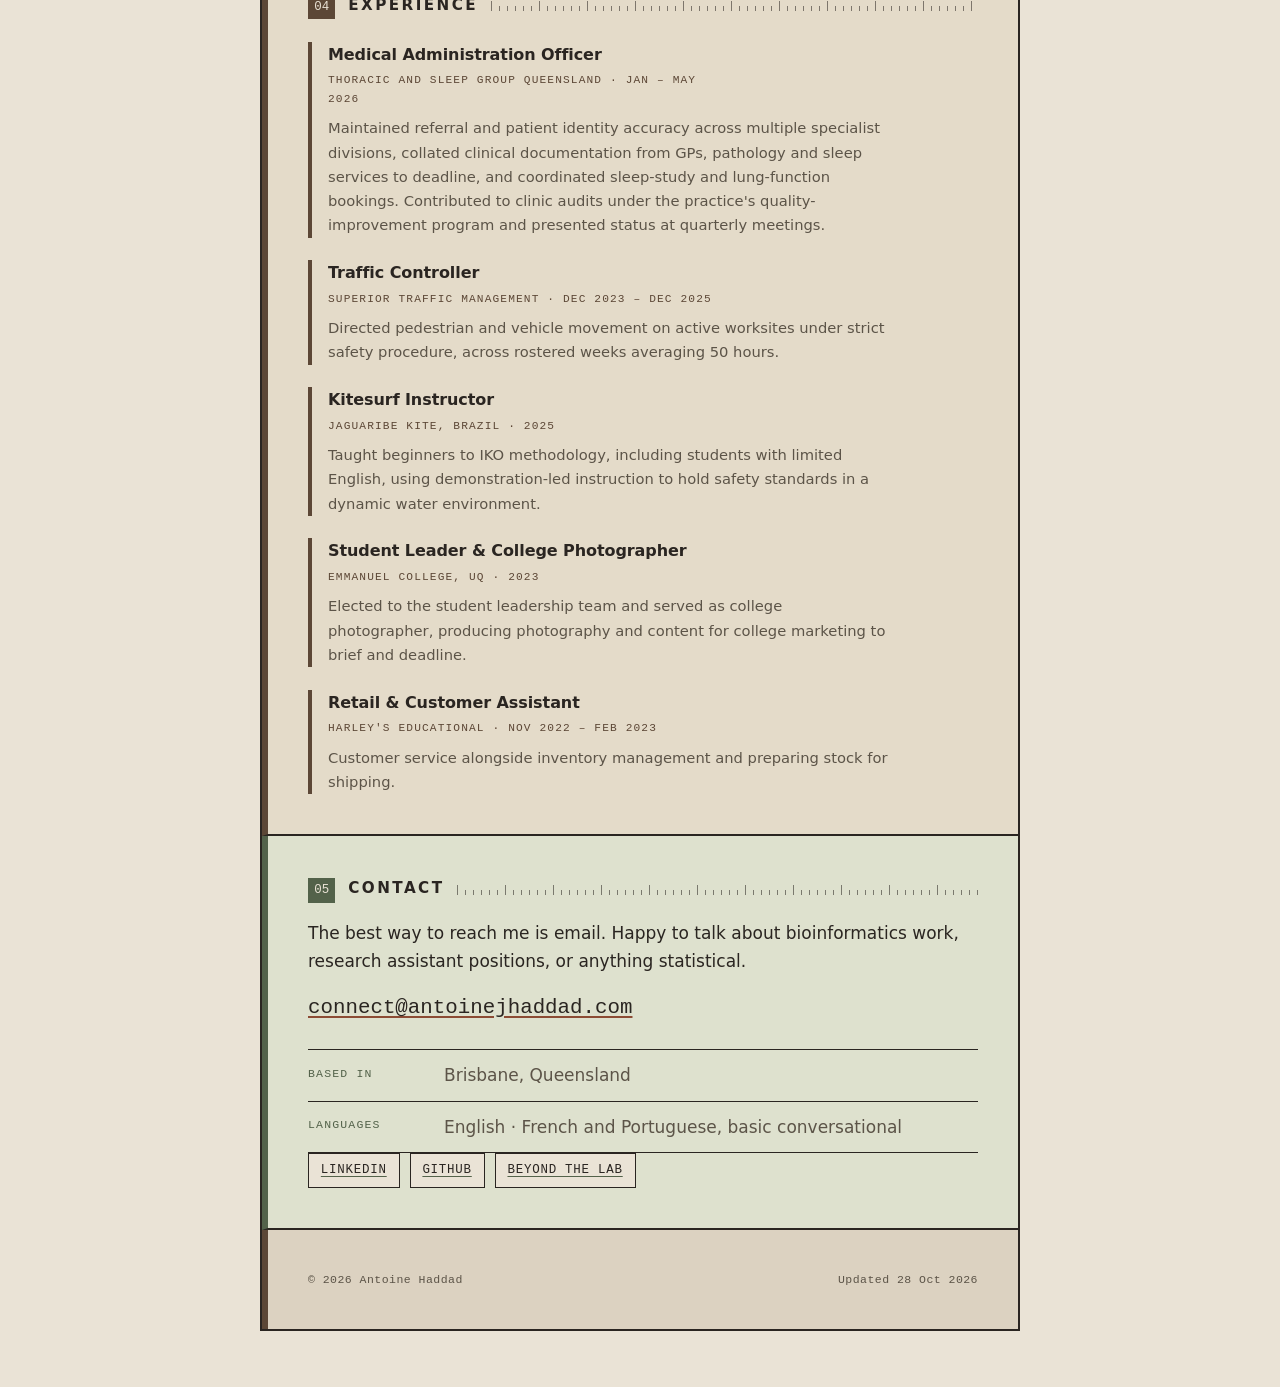
==== commit 2d59a60c: "Update RNA-seq card and report with the comparison against the paper's gene list" ====
--- a/index.html
+++ b/index.html
@@ -130,7 +130,7 @@
       <div class="plate-body">
         <h3 id="h-rna">What does dexamethasone switch on in airway muscle?</h3>
         <p class="meta">R &middot; DESeq2 &middot; clusterProfiler &middot; GEO GSE52778</p>
-        <p>A paired differential-expression re-analysis of four primary cell lines. All five genes named in the original paper are recovered; the gene count is much larger than the paper's, and the report says why I cannot yet explain the gap.</p>
+        <p>A paired differential-expression re-analysis of four primary cell lines. All five genes named in the original paper are recovered. The paper's 316-gene list is almost entirely inside my 4,081 (301 of 304 testable, all in the same direction); the extra genes have much smaller effects.</p>
         <figure class="fig">
           <img src="figures/rnaseq-volcano.svg" width="600" height="250" alt="Volcano plot of gene expression change after dexamethasone, with five named genes labelled on the right" />
           <figcaption>Each point is a gene. Rust: adjusted p &lt; 0.05.</figcaption>
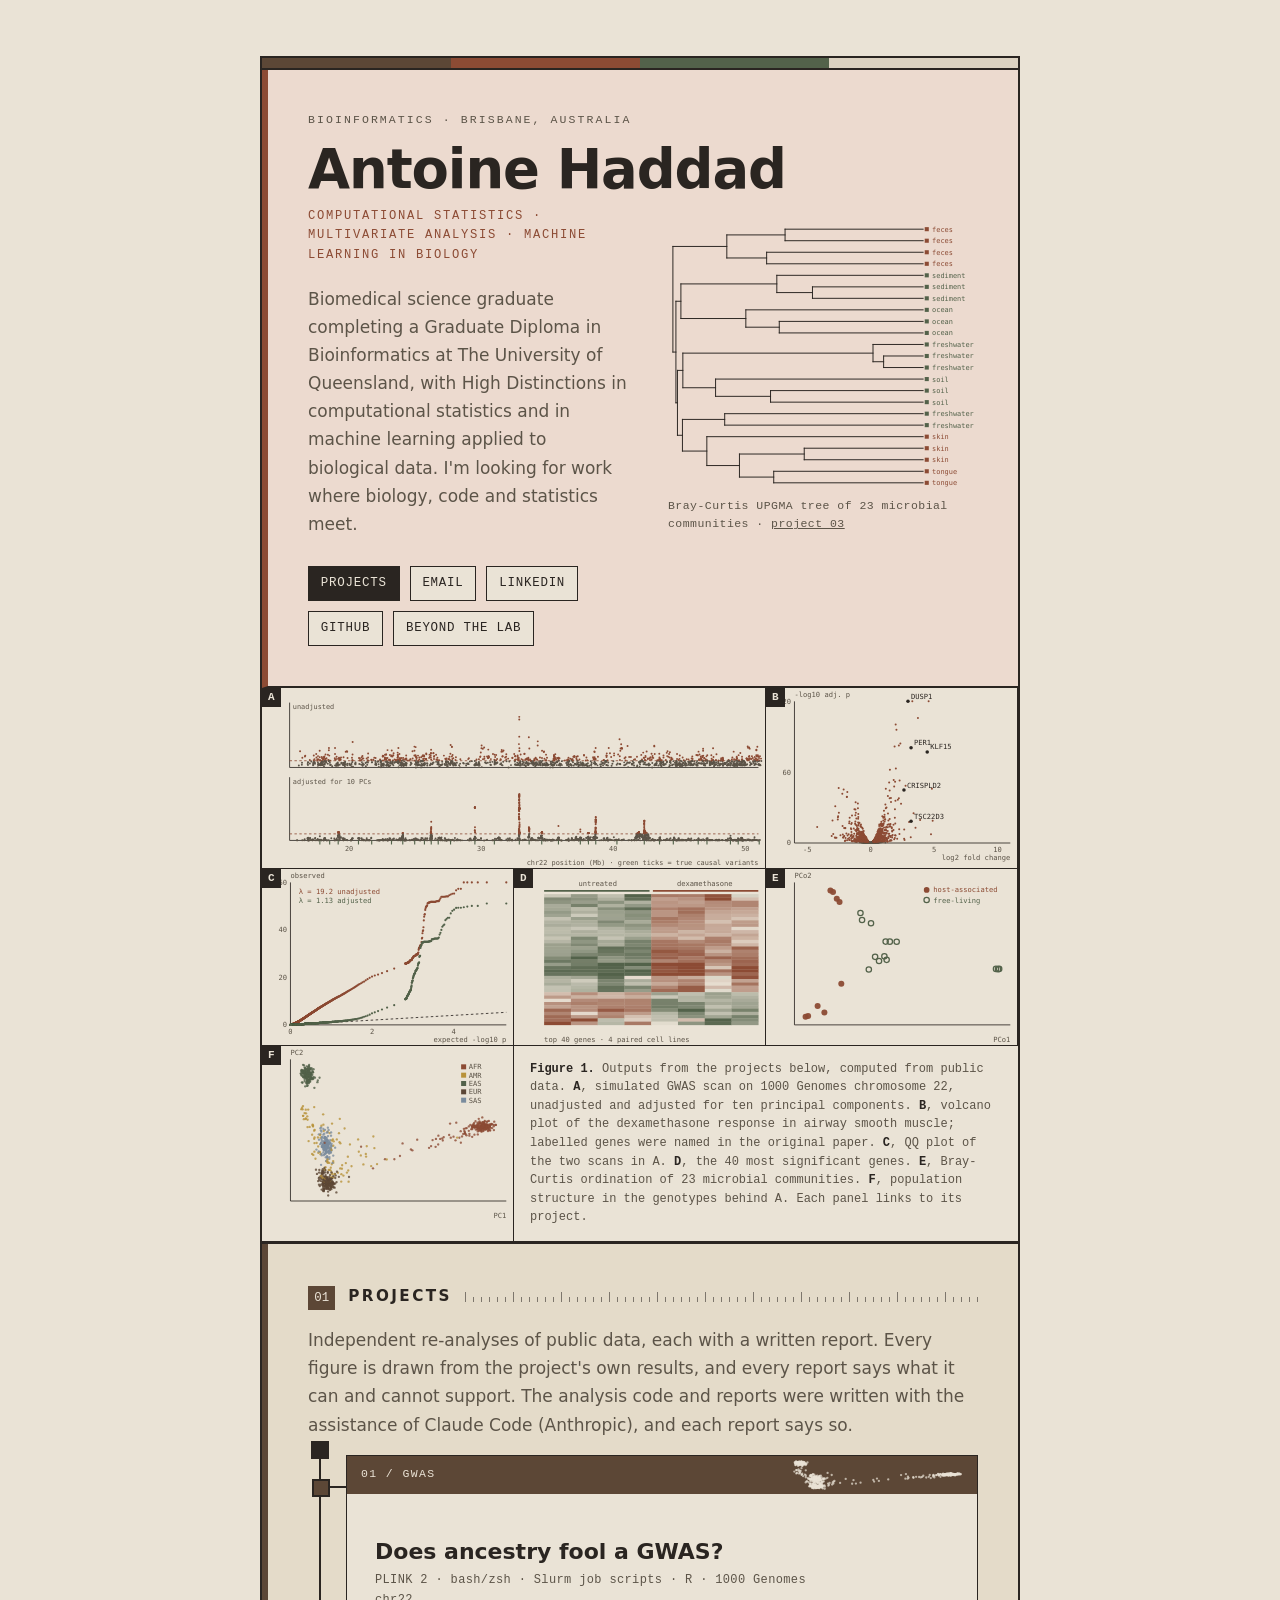
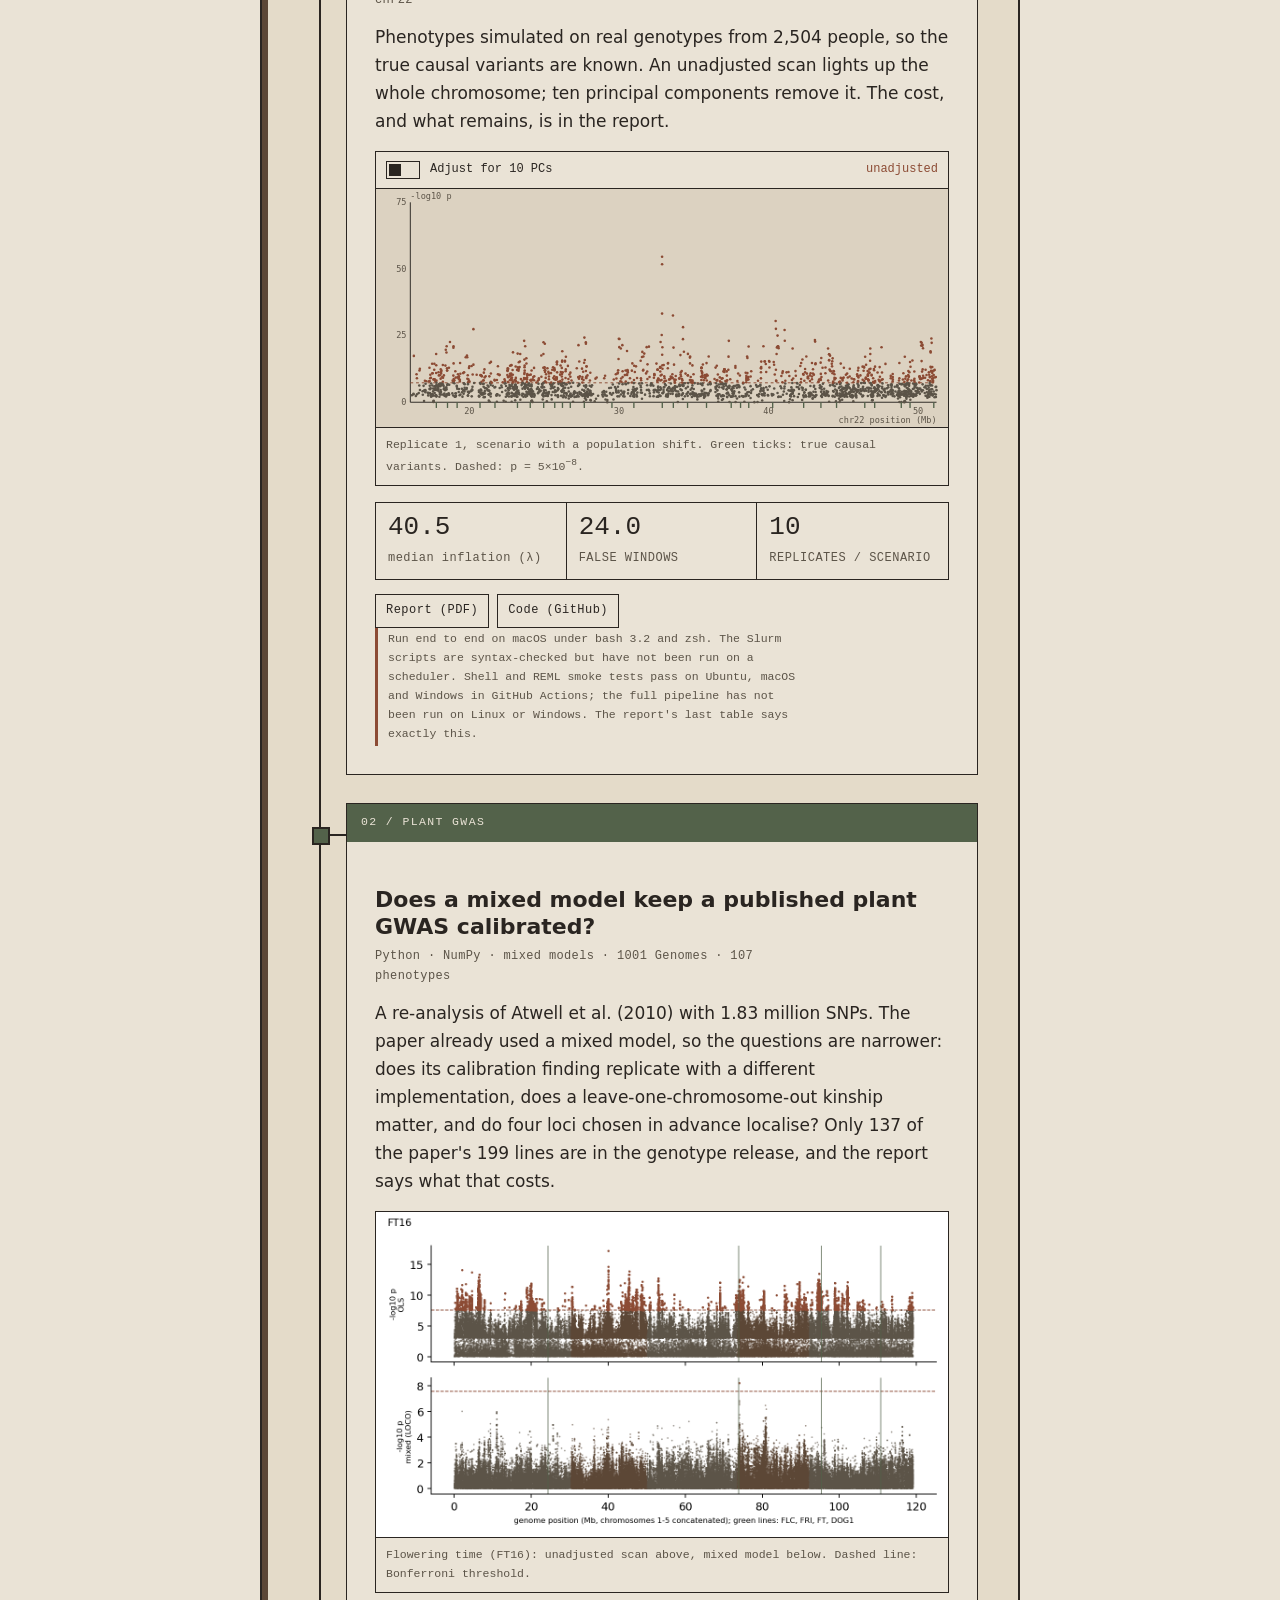
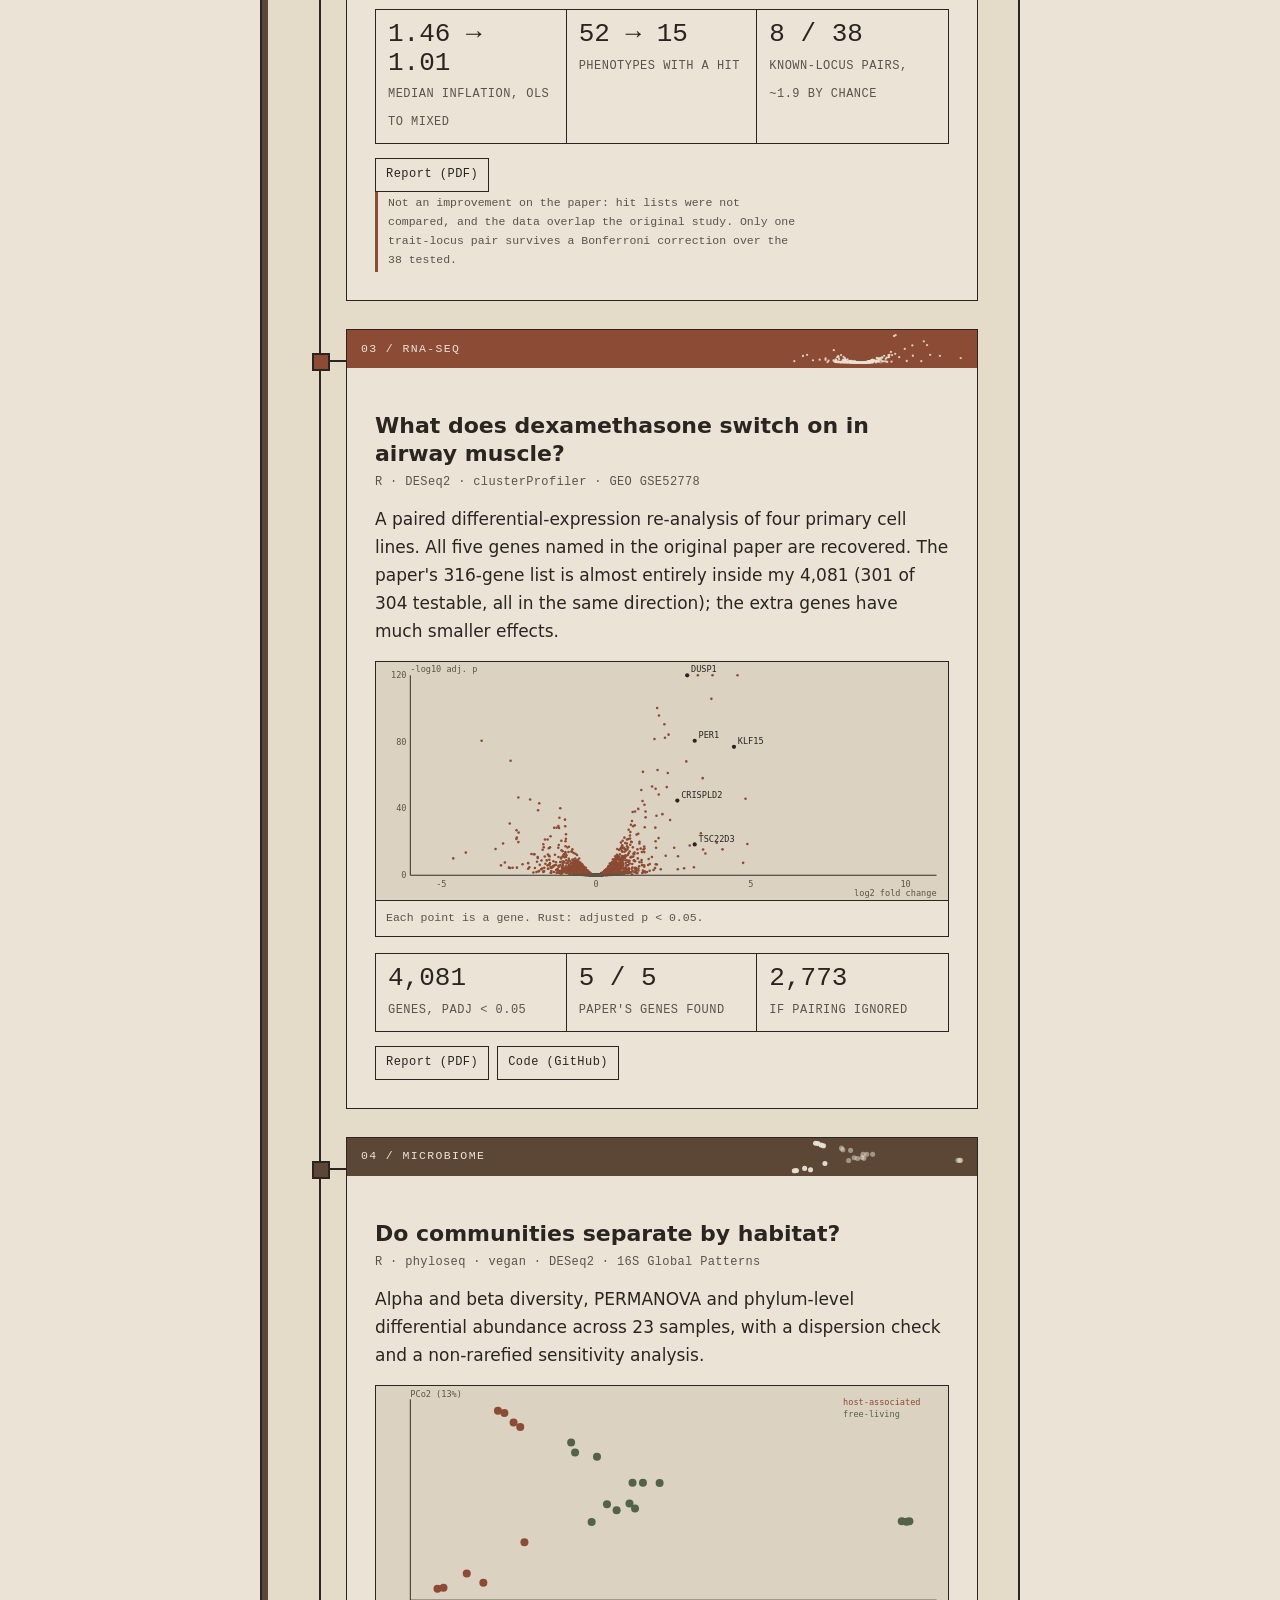
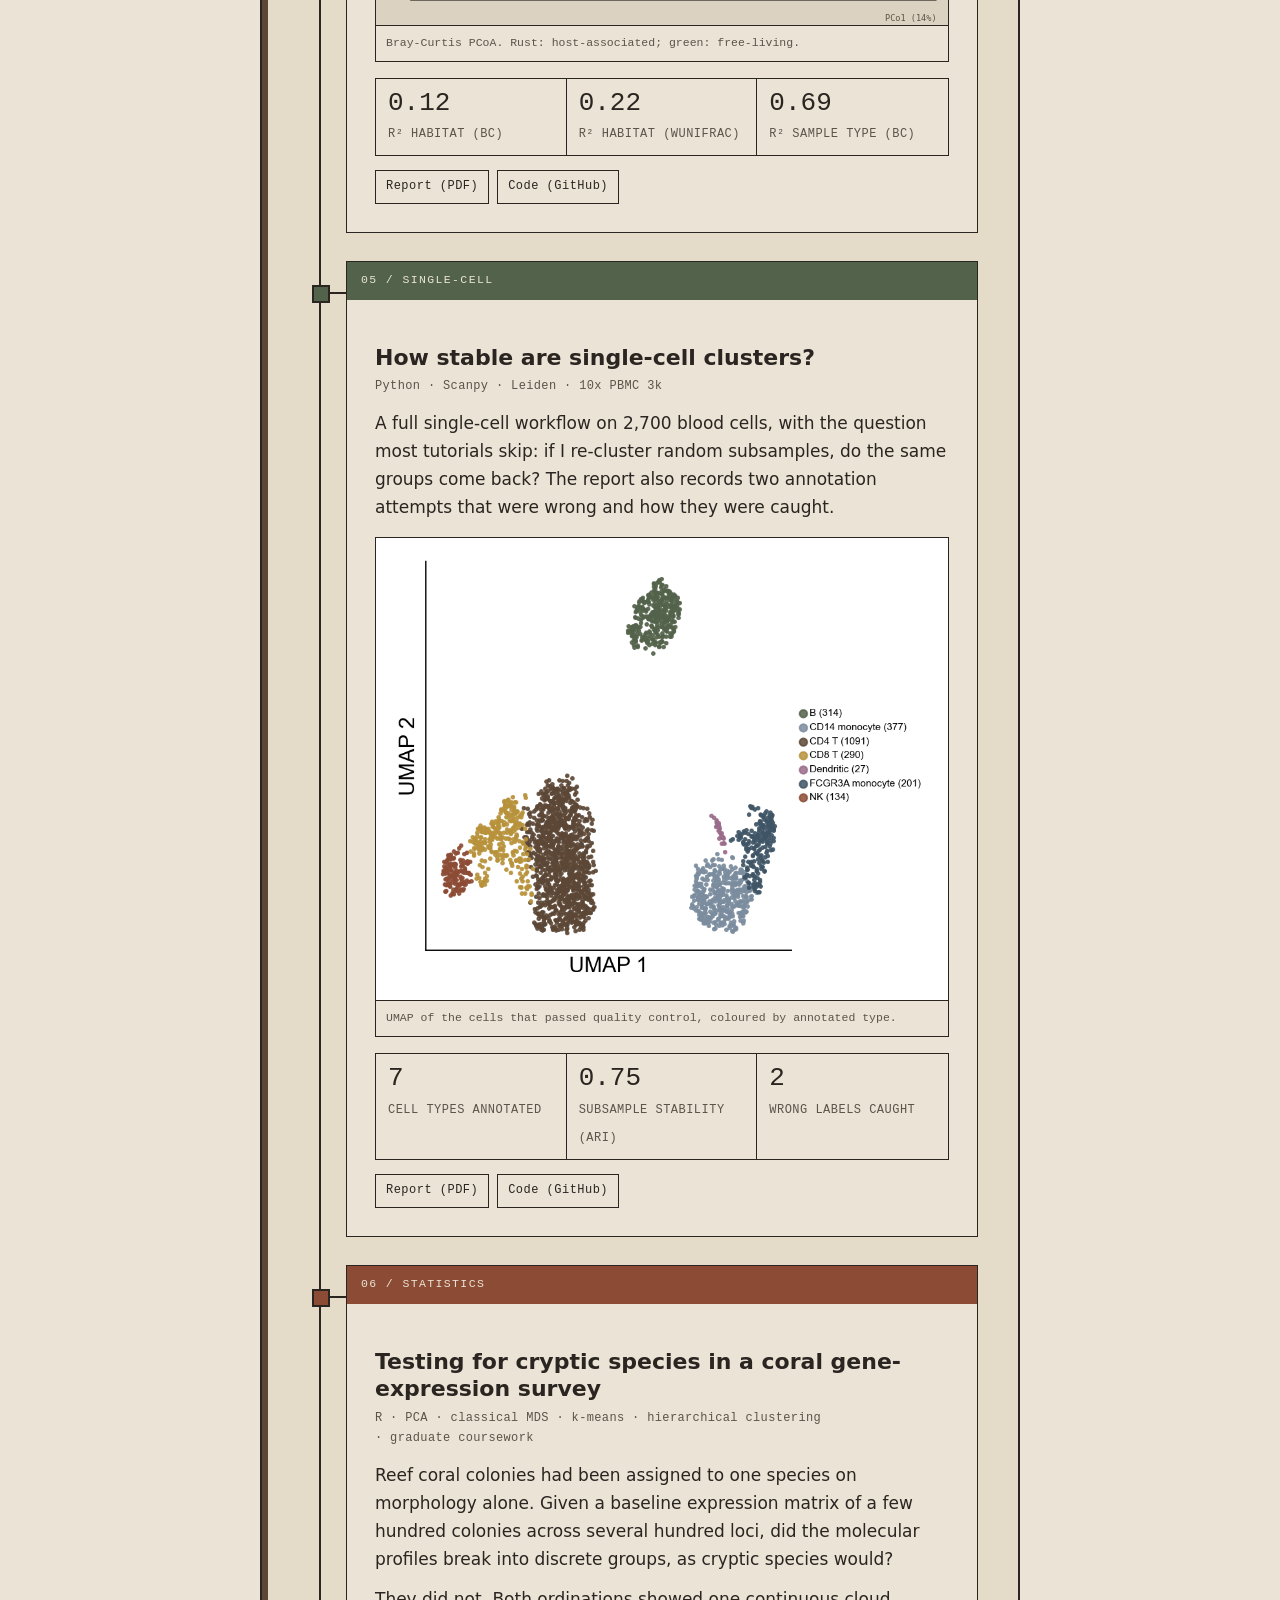
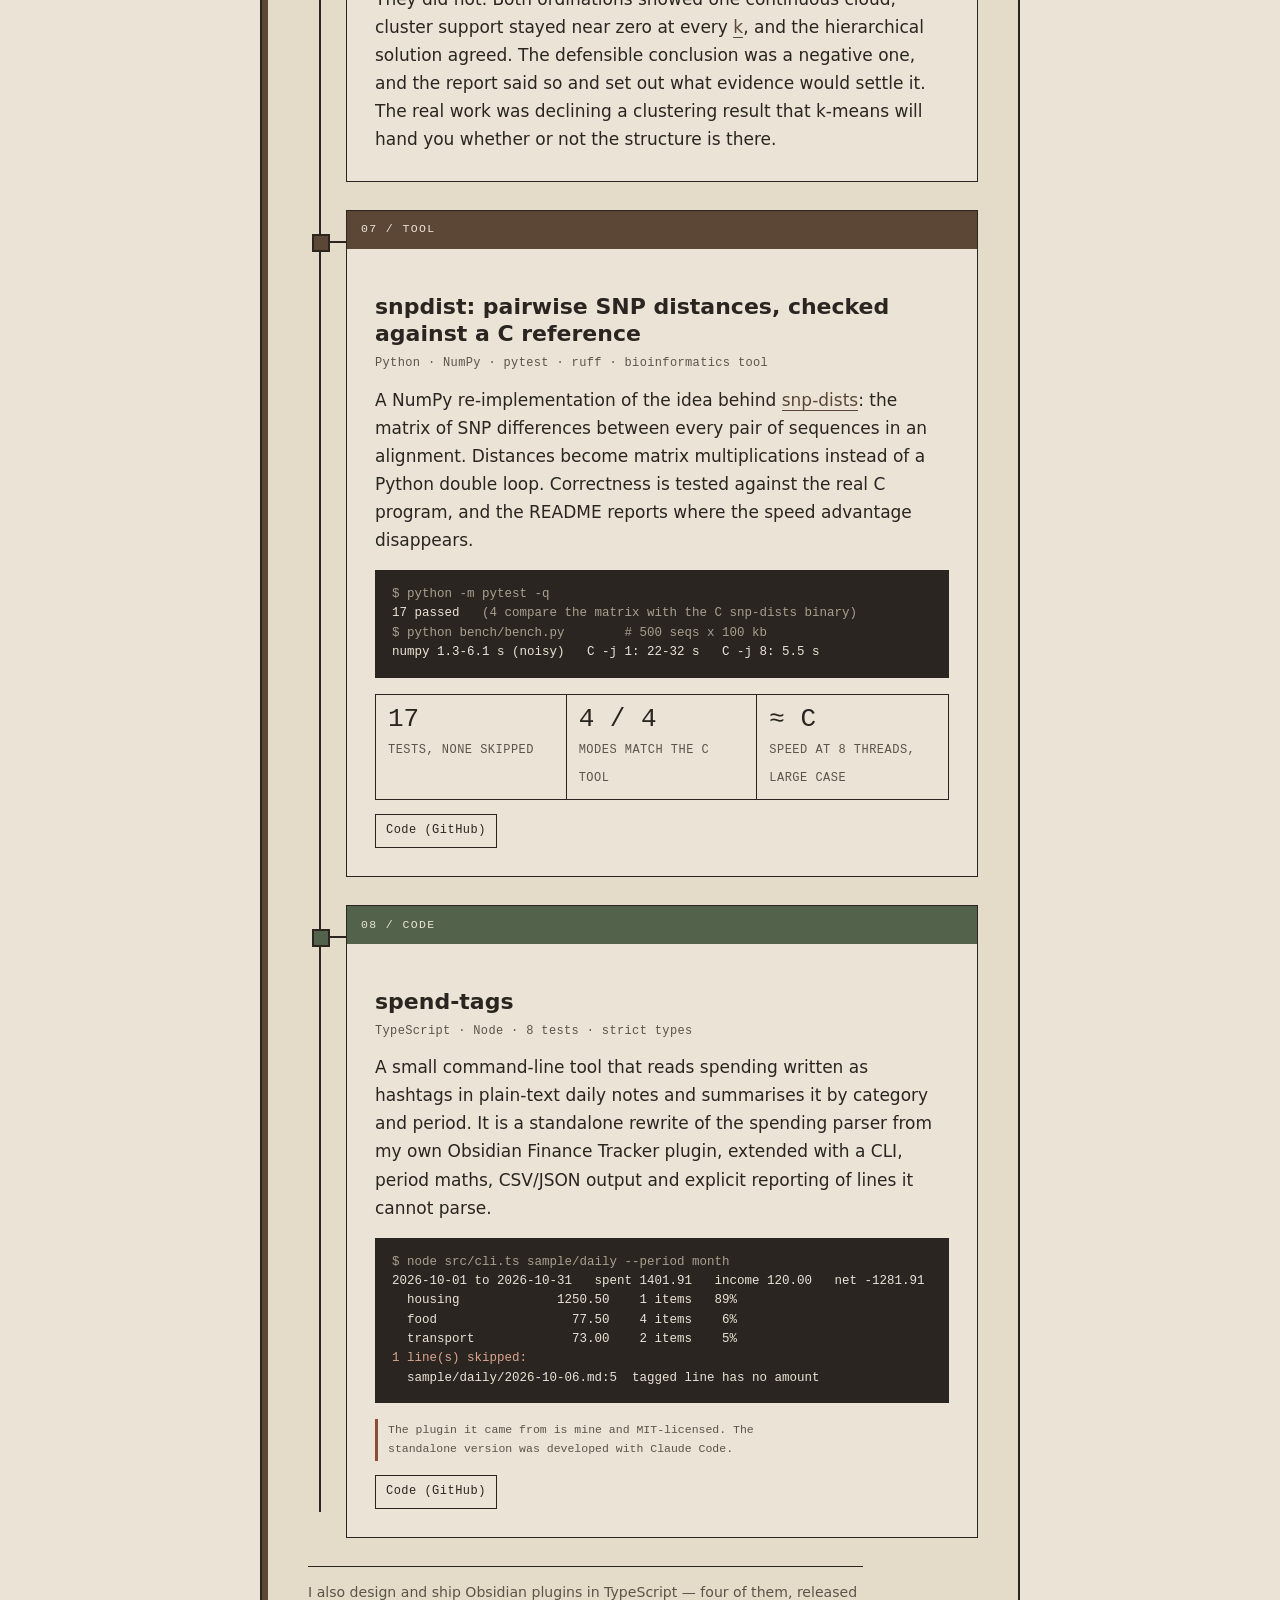
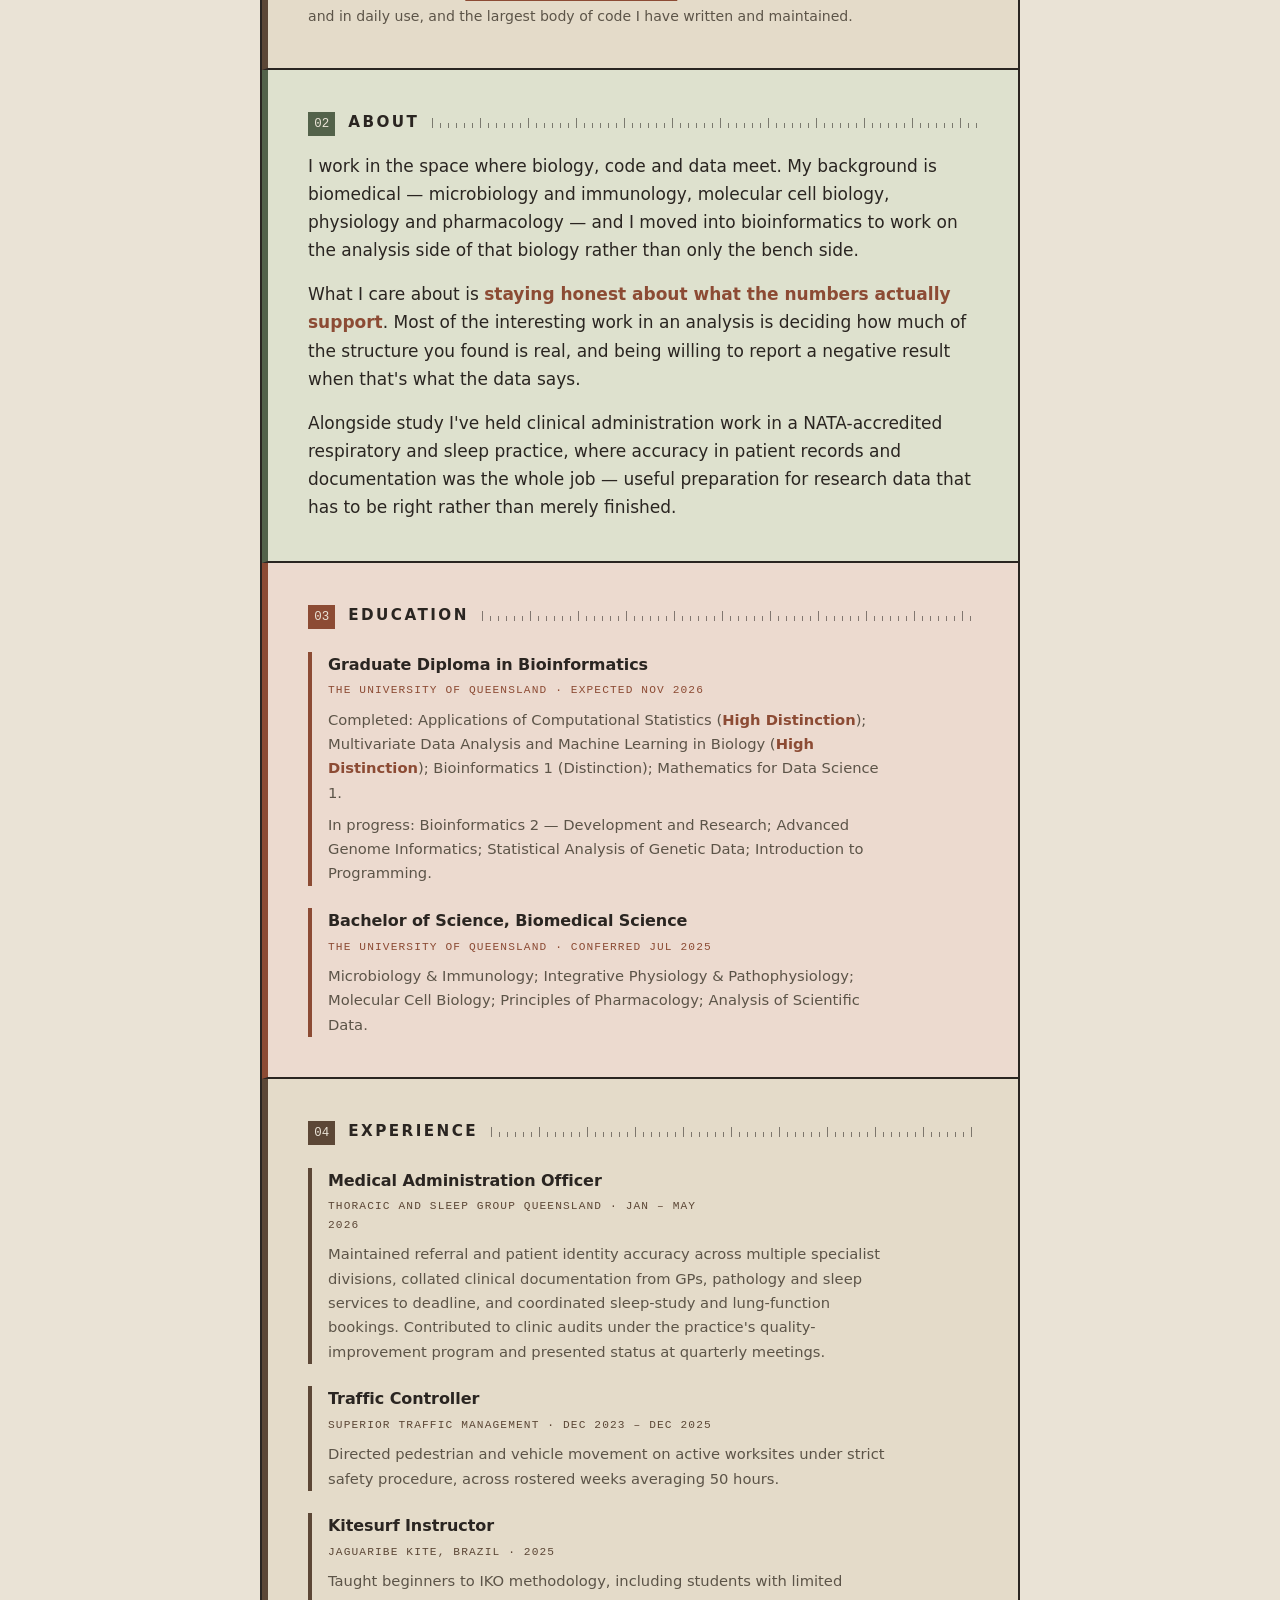
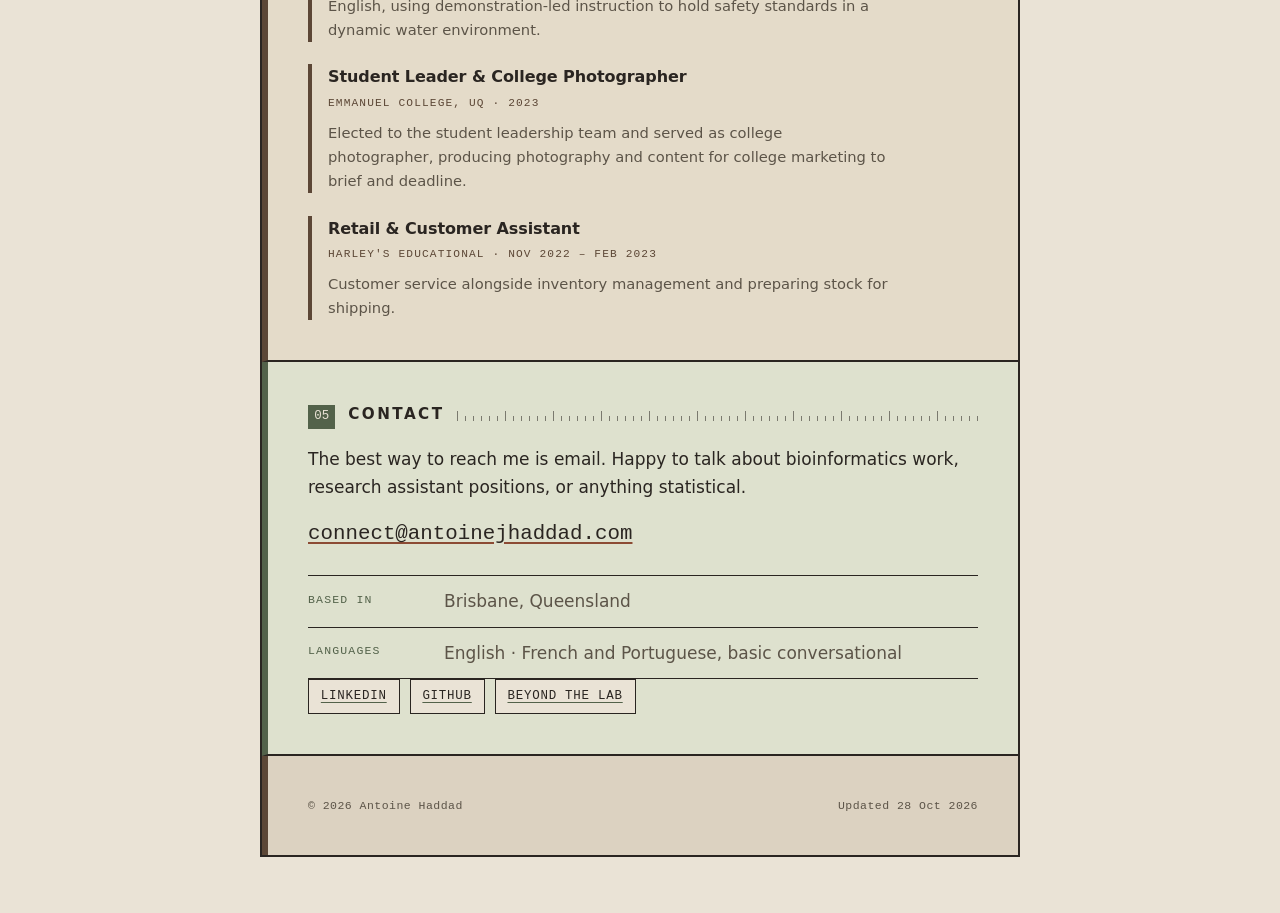
==== commit 56d3fca4: "Add Arabidopsis mixed-model re-analysis card (local, not pushed)" ====
--- a/index.html
+++ b/index.html
@@ -125,8 +125,28 @@
       </div>
     </article>
 
+    <article class="leaf" id="arabidopsis" aria-labelledby="h-ara">
+      <p class="leaf-tag"><span>02 / PLANT GWAS</span></p>
+      <div class="plate-body">
+        <h3 id="h-ara">Does a mixed model keep a published plant GWAS calibrated?</h3>
+        <p class="meta">Python &middot; NumPy &middot; mixed models &middot; 1001 Genomes &middot; 107 phenotypes</p>
+        <p>A re-analysis of Atwell et al. (2010) with 1.83 million SNPs. The paper already used a mixed model, so the questions are narrower: does its calibration finding replicate with a different implementation, does a leave-one-chromosome-out kinship matter, and do four loci chosen in advance localise? Only 137 of the paper's 199 lines are in the genotype release, and the report says what that costs.</p>
+        <figure class="fig">
+          <img src="figures/atwell-ft16.png" width="1224" height="696" loading="lazy" alt="Manhattan plots for flowering time at 16 degrees: the unadjusted scan has thousands of significant SNPs across all chromosomes; the mixed-model scan has one." />
+          <figcaption>Flowering time (FT16): unadjusted scan above, mixed model below. Dashed line: Bonferroni threshold.</figcaption>
+        </figure>
+        <div class="readout">
+          <div><b>1.46 &rarr; 1.01</b><span>median inflation, OLS to mixed</span></div>
+          <div><b>52 &rarr; 15</b><span>phenotypes with a hit</span></div>
+          <div><b>8 / 38</b><span>known-locus pairs, ~1.9 by chance</span></div>
+        </div>
+        <div class="links"><a href="reports/05_Arabidopsis_Atwell2010_mixed_model_reanalysis.pdf">Report (PDF)</a></div>
+        <p class="note">Not an improvement on the paper: hit lists were not compared, and the data overlap the original study. Only one trait-locus pair survives a Bonferroni correction over the 38 tested.</p>
+      </div>
+    </article>
+
     <article class="leaf" id="rnaseq" aria-labelledby="h-rna">
-      <p class="leaf-tag"><span>02 / RNA-SEQ</span></p>
+      <p class="leaf-tag"><span>03 / RNA-SEQ</span></p>
       <div class="plate-body">
         <h3 id="h-rna">What does dexamethasone switch on in airway muscle?</h3>
         <p class="meta">R &middot; DESeq2 &middot; clusterProfiler &middot; GEO GSE52778</p>
@@ -145,7 +165,7 @@
     </article>
 
     <article class="leaf" id="microbiome" aria-labelledby="h-mb">
-      <p class="leaf-tag"><span>03 / MICROBIOME</span></p>
+      <p class="leaf-tag"><span>04 / MICROBIOME</span></p>
       <div class="plate-body">
         <h3 id="h-mb">Do communities separate by habitat?</h3>
         <p class="meta">R &middot; phyloseq &middot; vegan &middot; DESeq2 &middot; 16S Global Patterns</p>
@@ -164,7 +184,7 @@
     </article>
 
     <article class="leaf" id="single-cell" aria-labelledby="h-sc">
-      <p class="leaf-tag"><span>04 / SINGLE-CELL</span></p>
+      <p class="leaf-tag"><span>05 / SINGLE-CELL</span></p>
       <div class="plate-body">
         <h3 id="h-sc">How stable are single-cell clusters?</h3>
         <p class="meta">Python &middot; Scanpy &middot; Leiden &middot; 10x PBMC 3k</p>
@@ -183,7 +203,7 @@
     </article>
 
     <article class="leaf" id="coral" aria-labelledby="h-coral">
-      <p class="leaf-tag"><span>05 / STATISTICS</span></p>
+      <p class="leaf-tag"><span>06 / STATISTICS</span></p>
       <div class="plate-body">
         <h3 id="h-coral">Testing for cryptic species in a coral gene-expression survey</h3>
         <p class="meta">R &middot; PCA &middot; classical MDS &middot; k-means &middot; hierarchical clustering &middot; graduate coursework</p>
@@ -193,7 +213,7 @@
     </article>
 
     <article class="leaf" id="snpdist" aria-labelledby="h-snpdist">
-      <p class="leaf-tag"><span>06 / TOOL</span></p>
+      <p class="leaf-tag"><span>07 / TOOL</span></p>
       <div class="plate-body">
         <h3 id="h-snpdist">snpdist: pairwise SNP distances, checked against a C reference</h3>
         <p class="meta">Python &middot; NumPy &middot; pytest &middot; ruff &middot; bioinformatics tool</p>
@@ -212,7 +232,7 @@
     </article>
 
     <article class="leaf" id="spend-tags" aria-labelledby="h-st">
-      <p class="leaf-tag"><span>07 / CODE</span></p>
+      <p class="leaf-tag"><span>08 / CODE</span></p>
       <div class="plate-body">
         <h3 id="h-st">spend-tags</h3>
         <p class="meta">TypeScript &middot; Node &middot; 8 tests &middot; strict types</p>
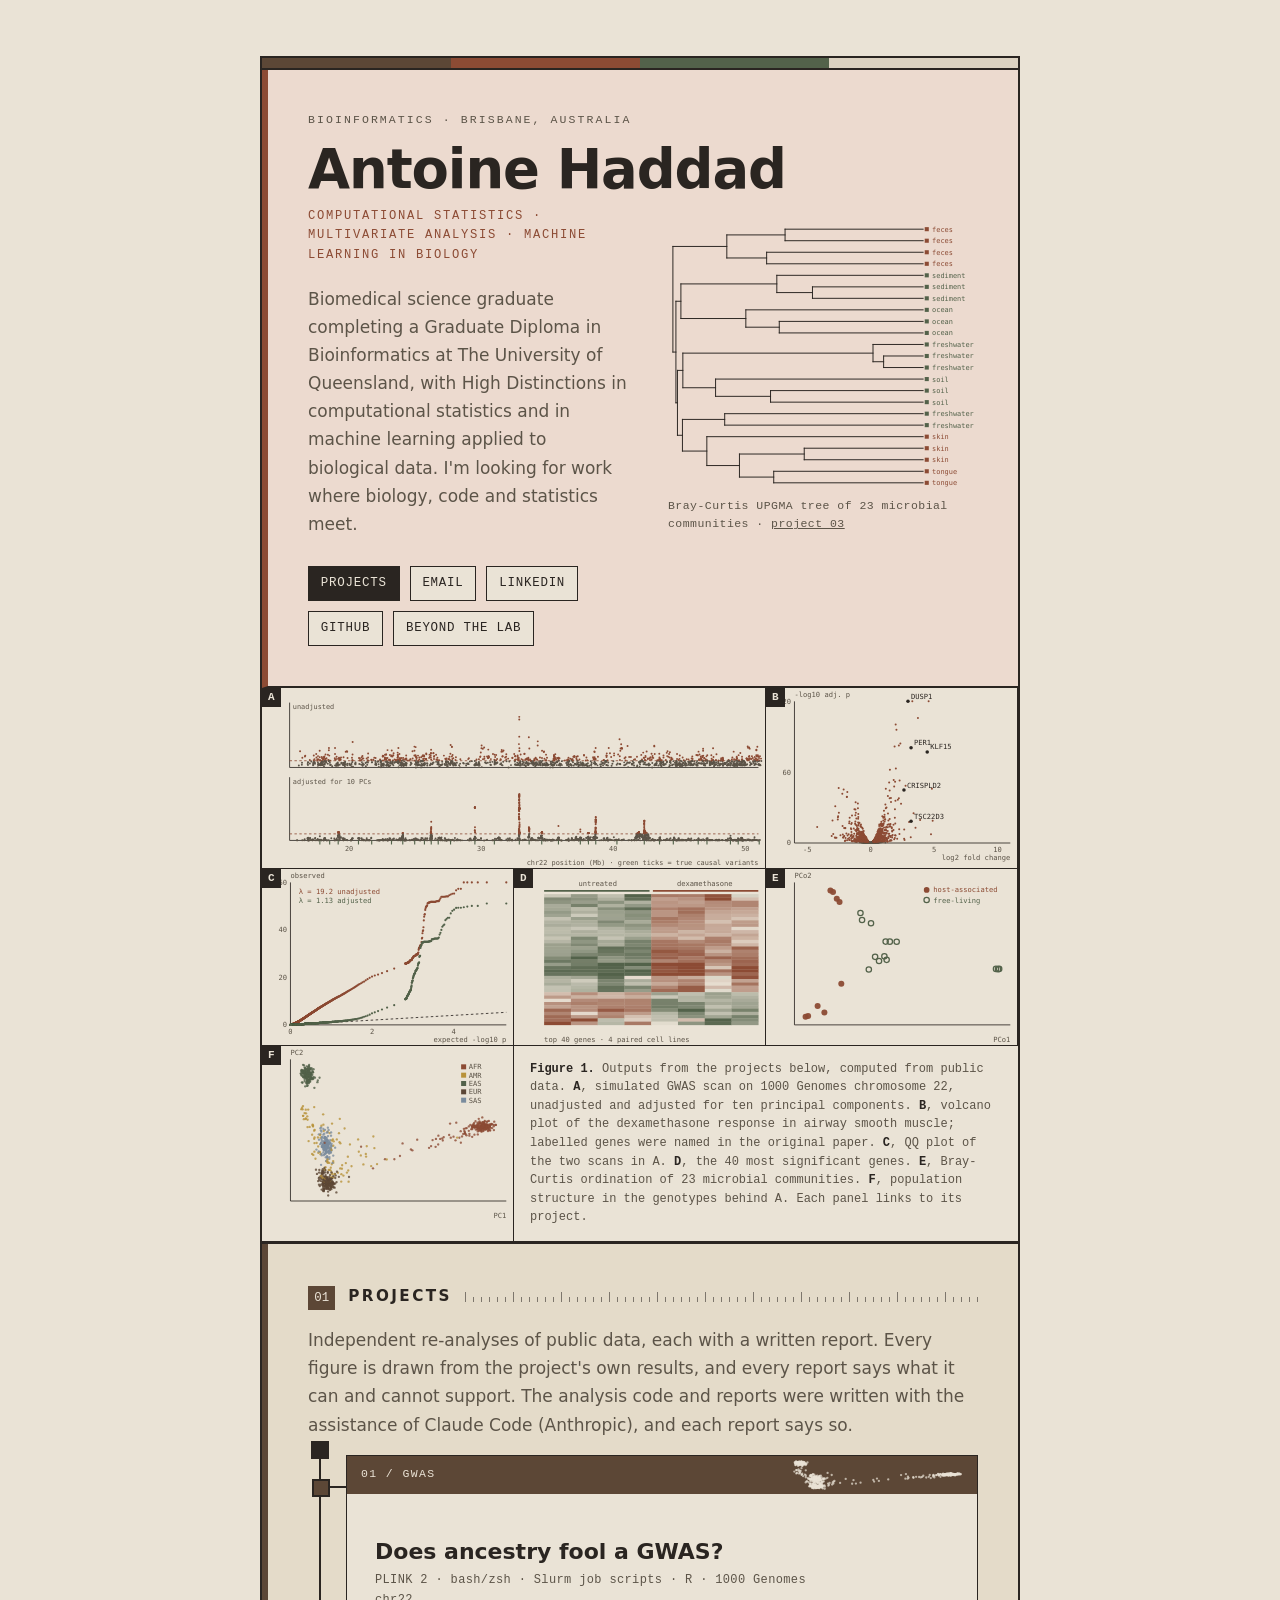
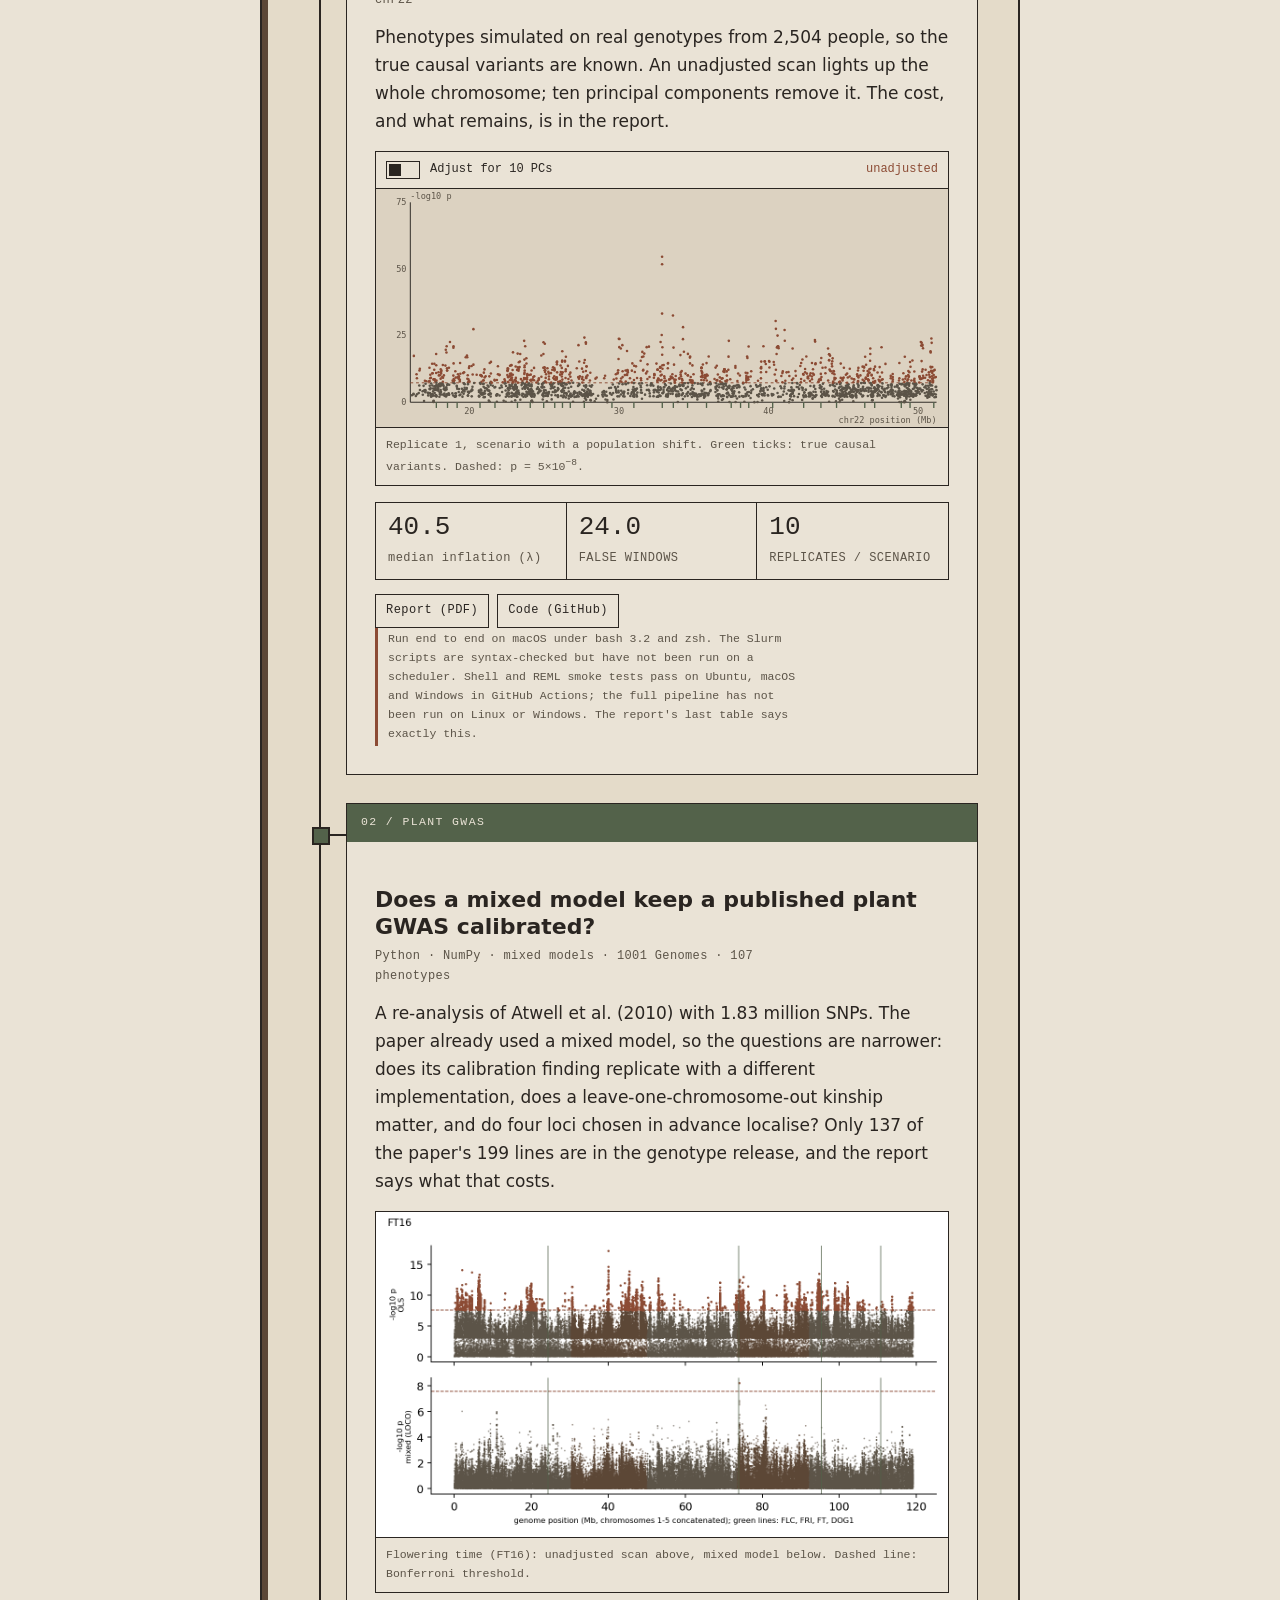
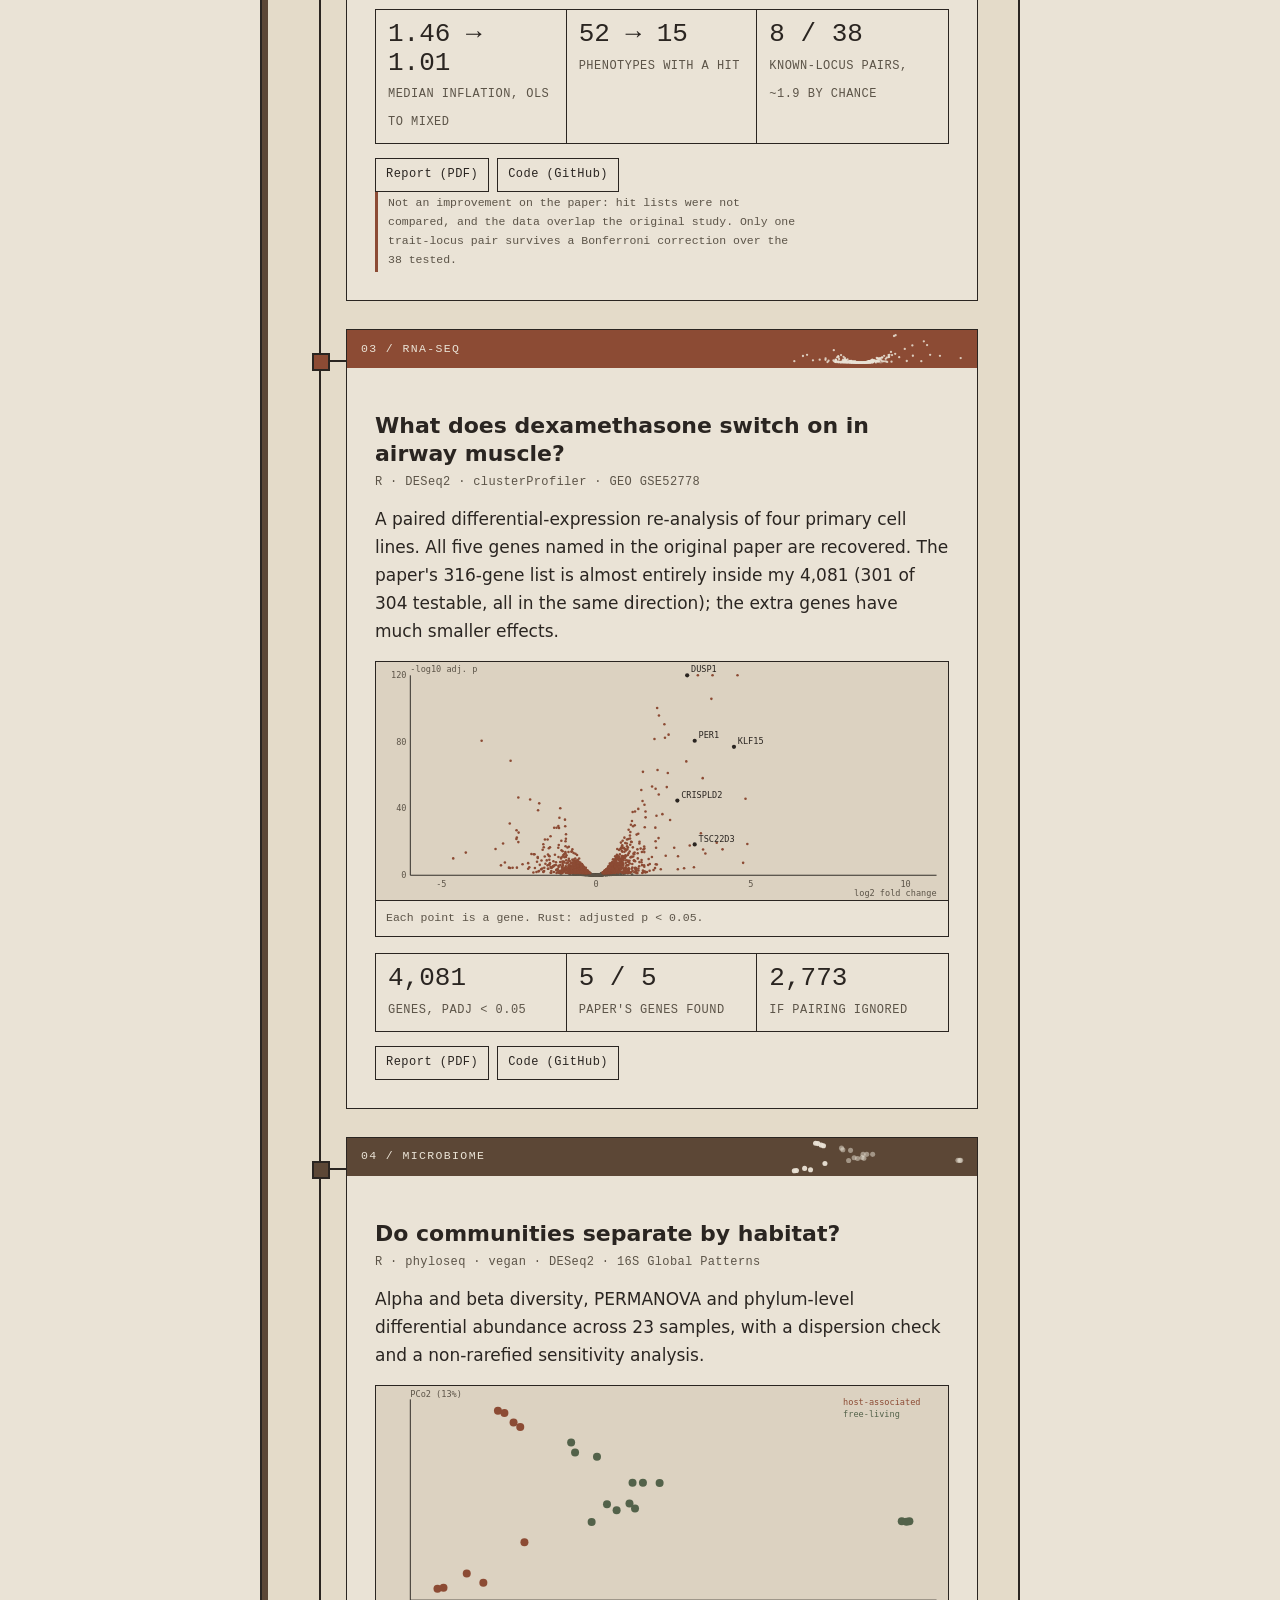
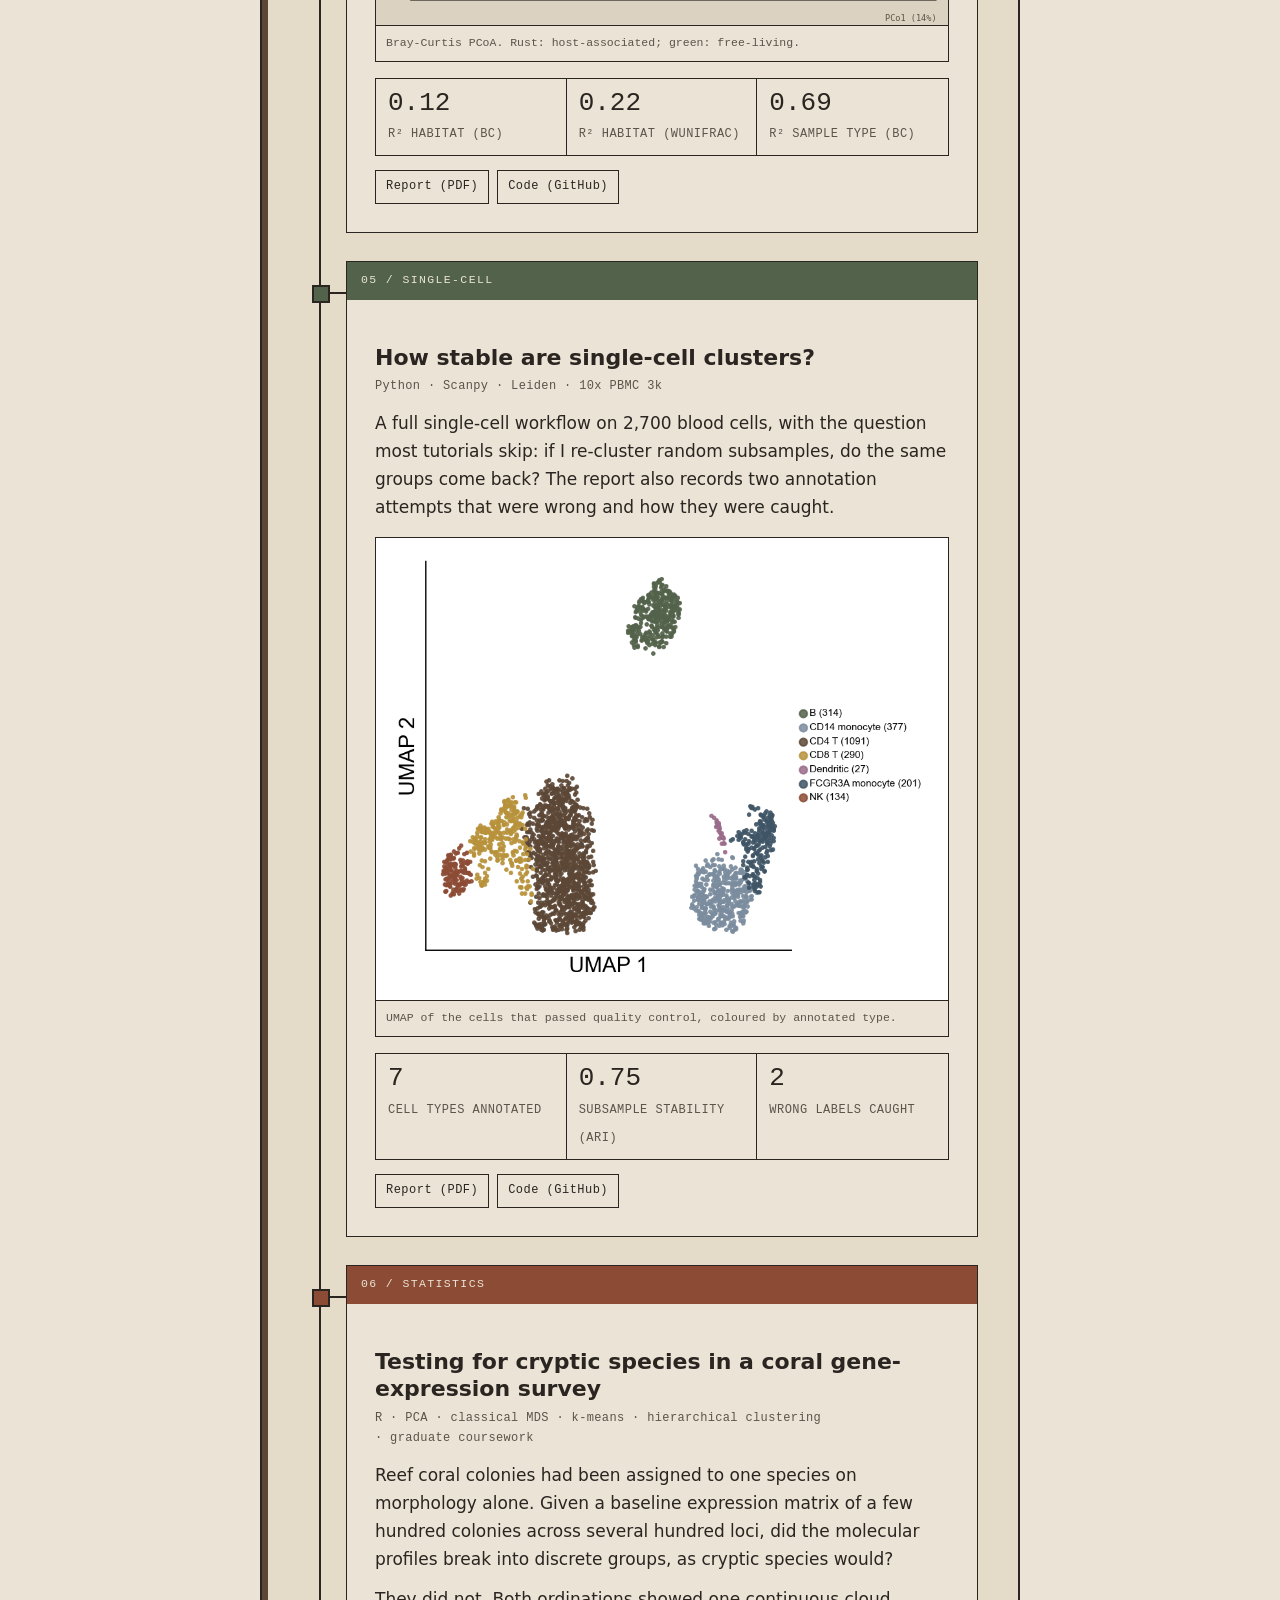
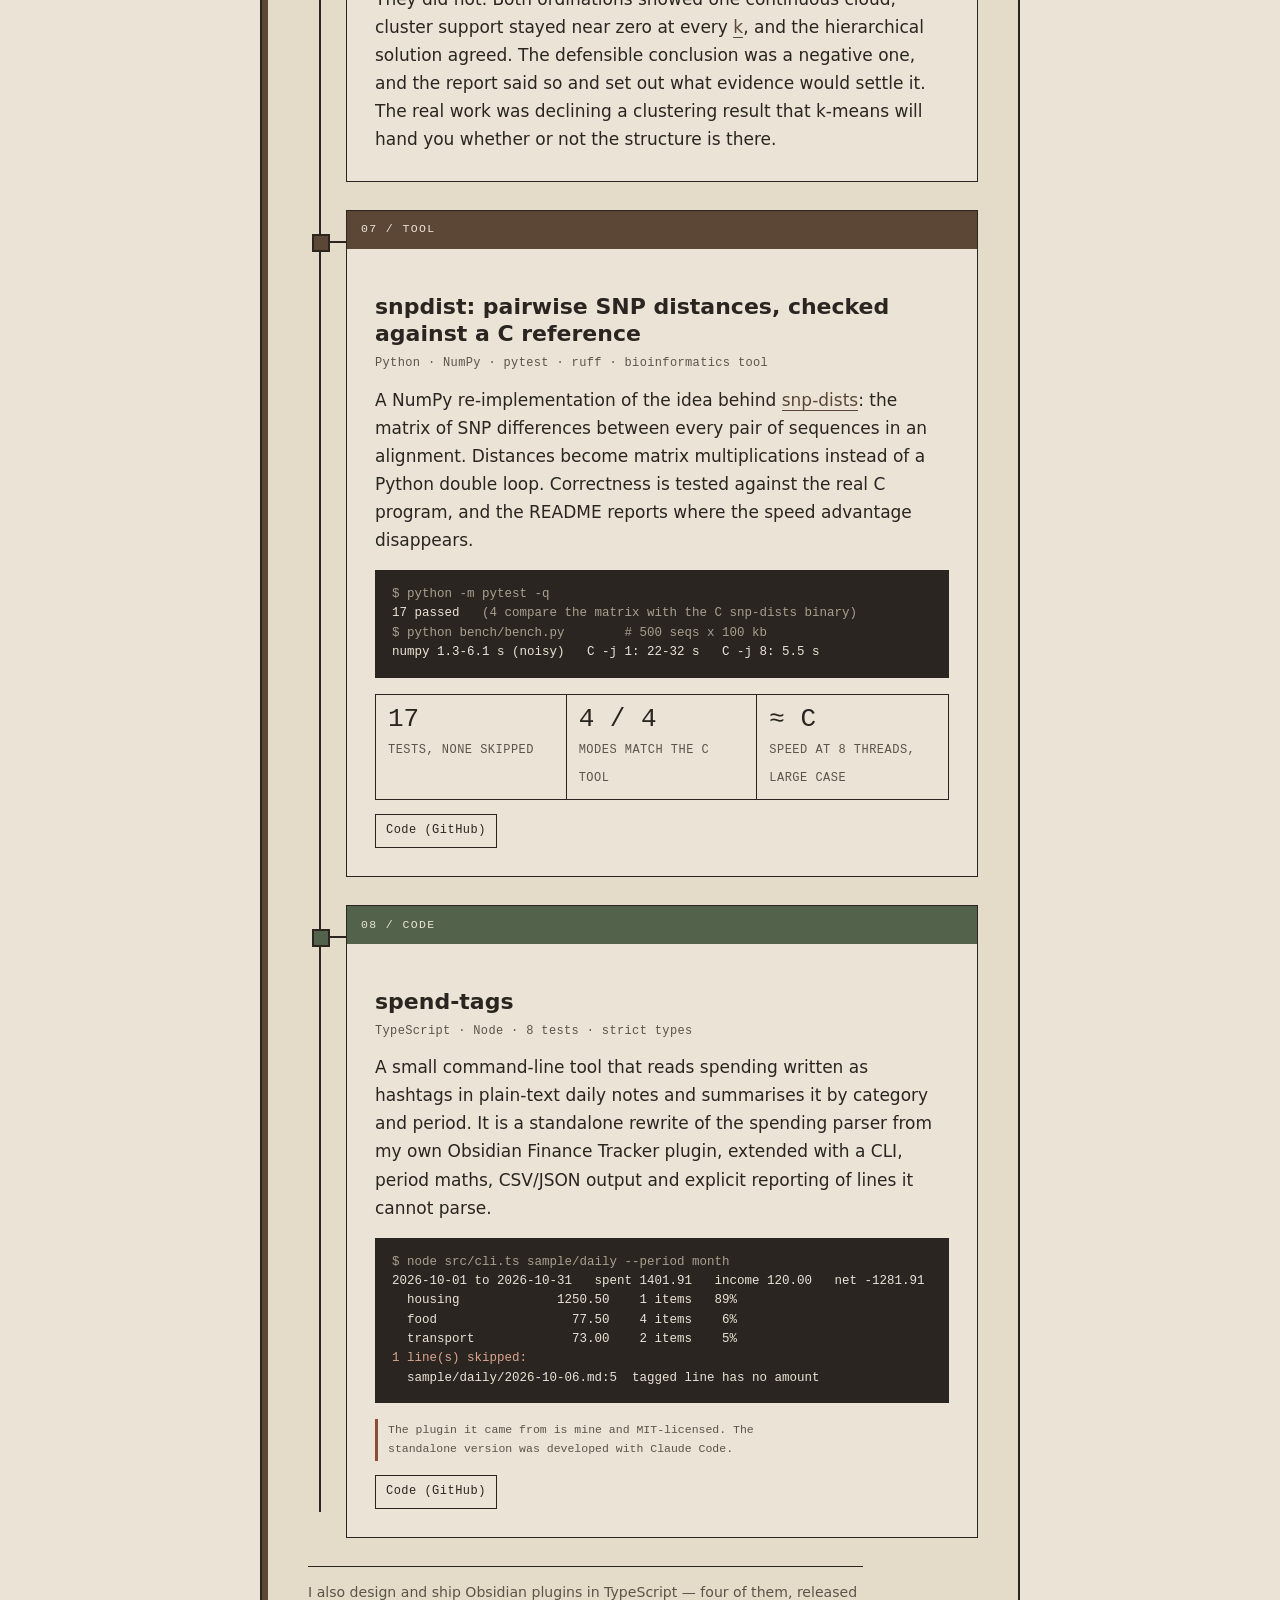
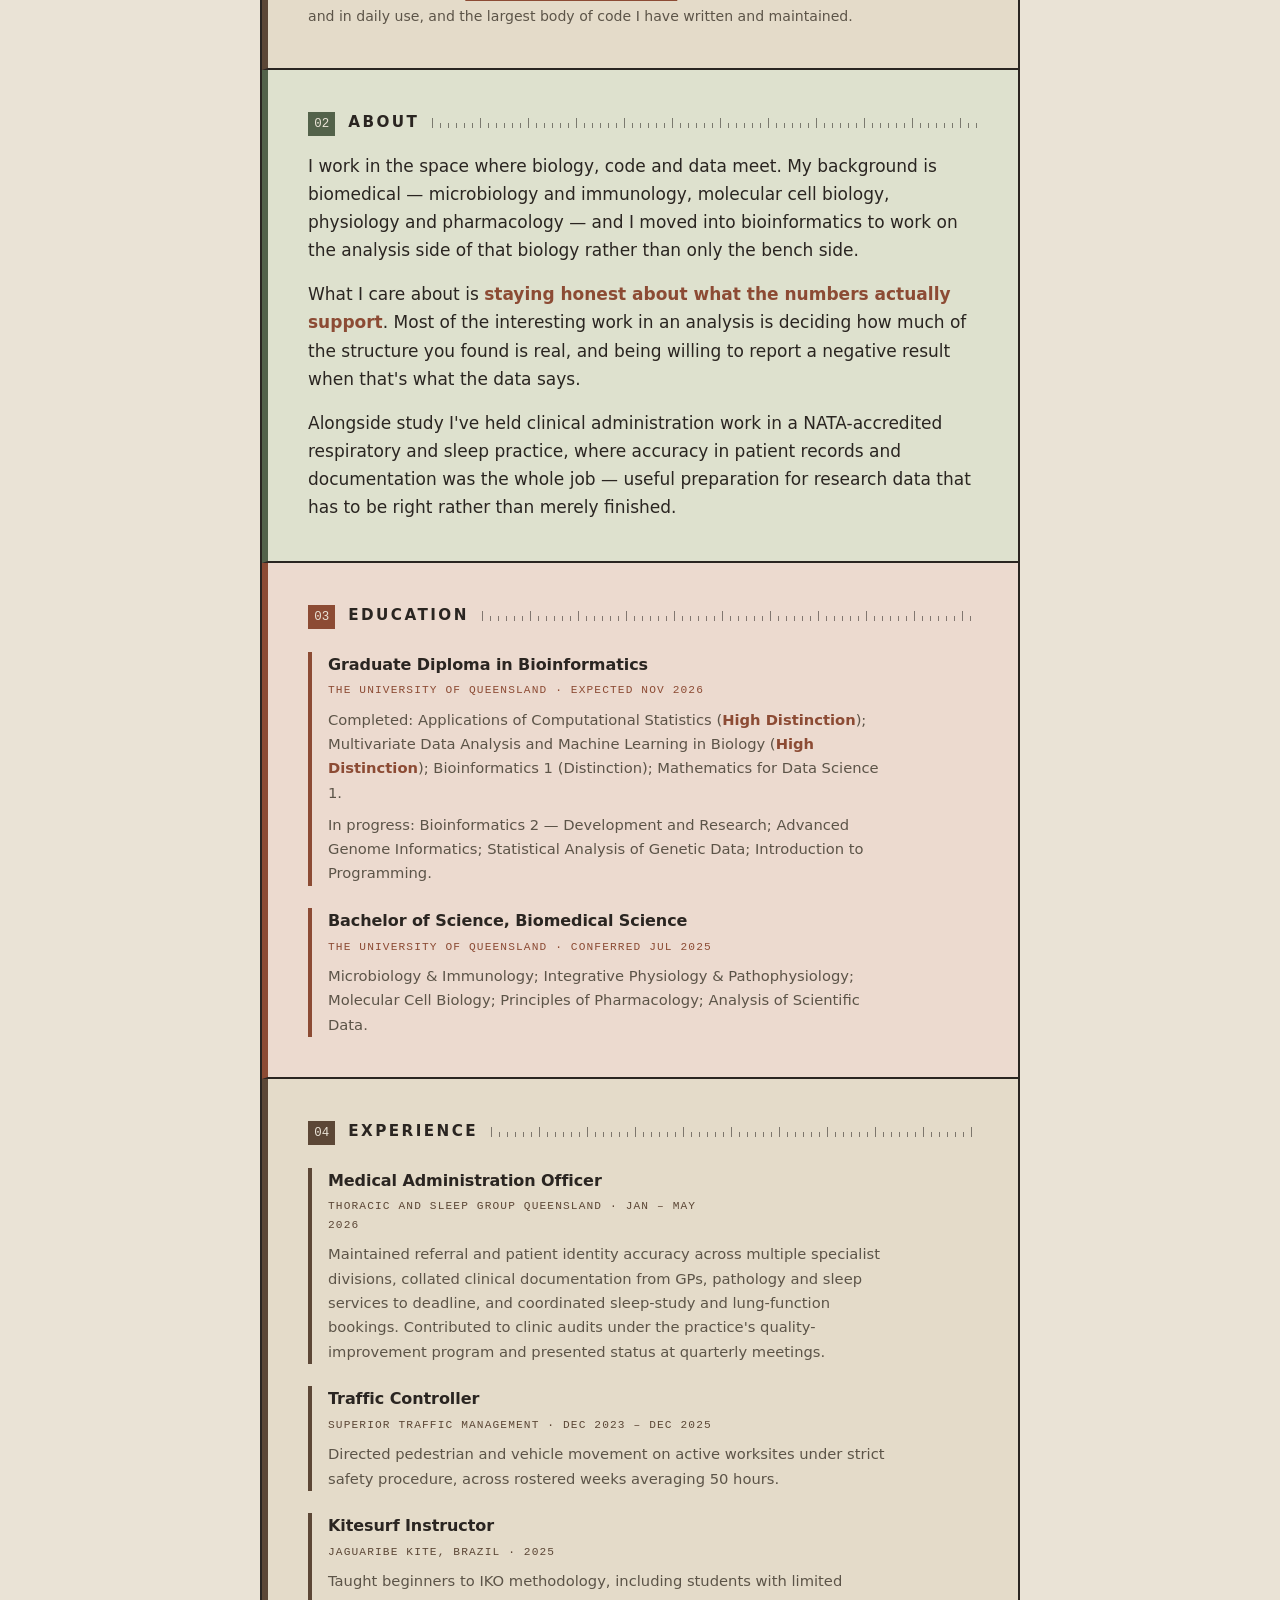
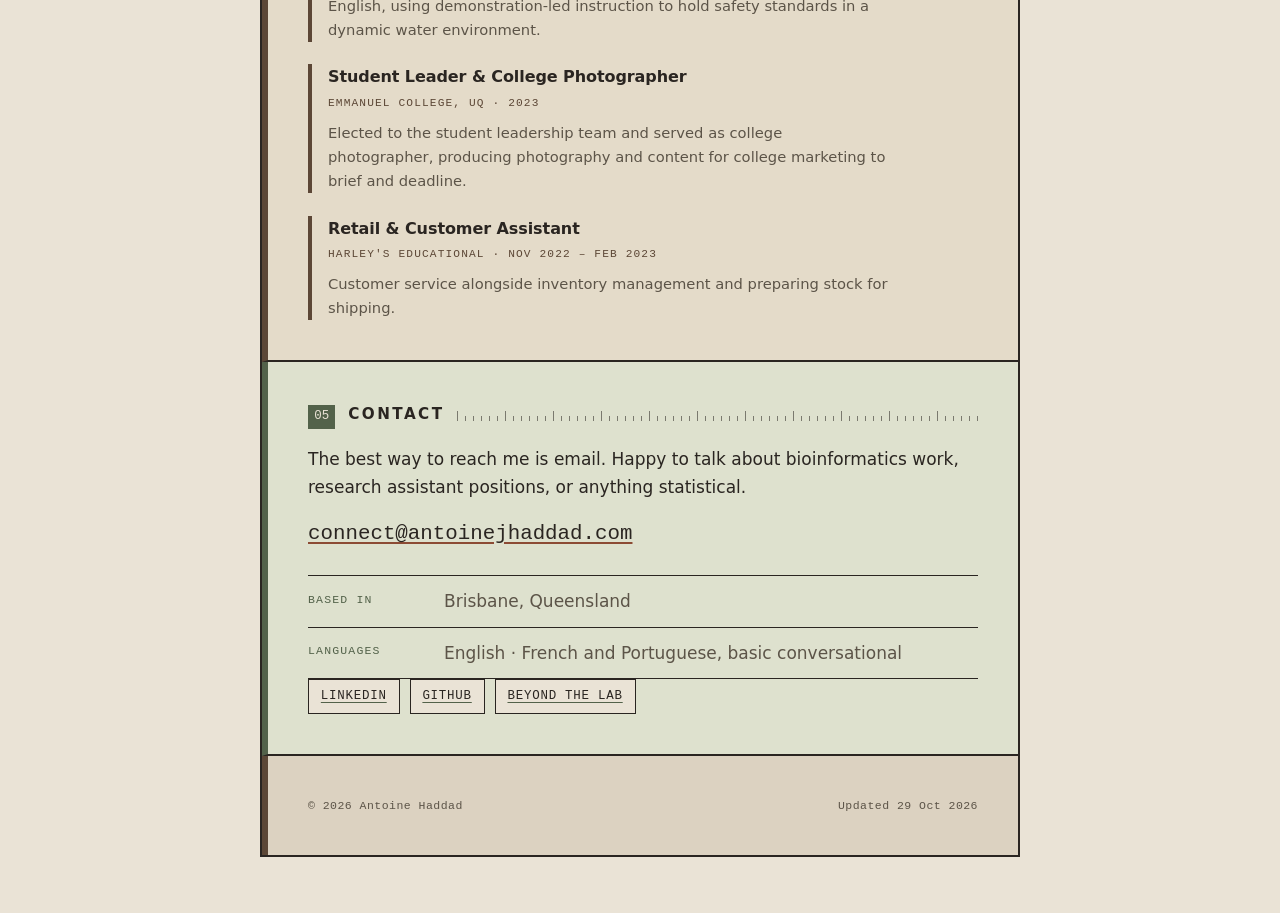
==== commit 0261d6c8: "Link the Arabidopsis re-analysis repository; update date" ====
--- a/index.html
+++ b/index.html
@@ -140,7 +140,7 @@
           <div><b>52 &rarr; 15</b><span>phenotypes with a hit</span></div>
           <div><b>8 / 38</b><span>known-locus pairs, ~1.9 by chance</span></div>
         </div>
-        <div class="links"><a href="reports/05_Arabidopsis_Atwell2010_mixed_model_reanalysis.pdf">Report (PDF)</a></div>
+        <div class="links"><a href="reports/05_Arabidopsis_Atwell2010_mixed_model_reanalysis.pdf">Report (PDF)</a><a href="https://github.com/arangutambo/arabidopsis-atwell-lmm" target="_blank" rel="noopener">Code (GitHub)</a></div>
         <p class="note">Not an improvement on the paper: hit lists were not compared, and the data overlap the original study. Only one trait-locus pair survives a Bonferroni correction over the 38 tested.</p>
       </div>
     </article>
@@ -404,7 +404,7 @@
 
     <footer class="foot">
       <span>© <span id="year">2026</span> Antoine Haddad</span>
-      <span>Updated <time datetime="2026-10-28">28 Oct 2026</time></span>
+      <span>Updated <time datetime="2026-10-29">29 Oct 2026</time></span>
     </footer>
 
   </main>
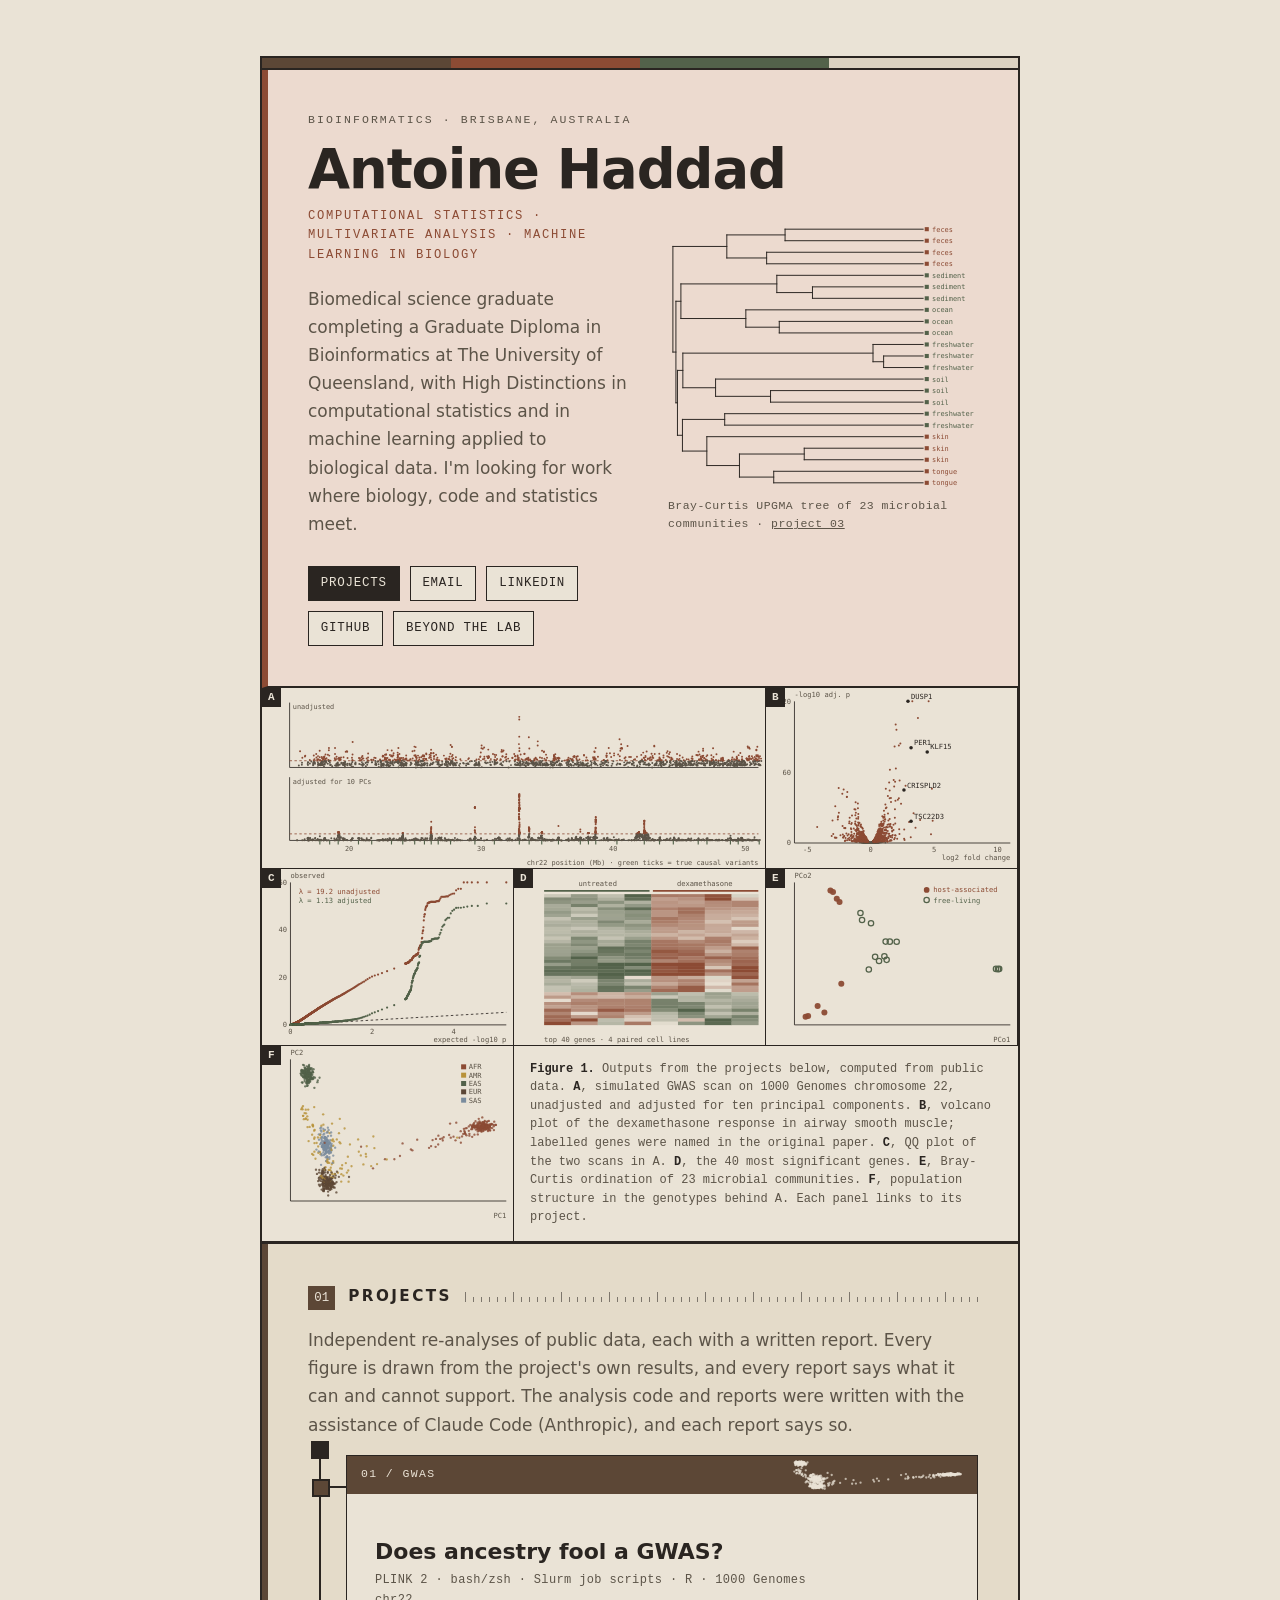
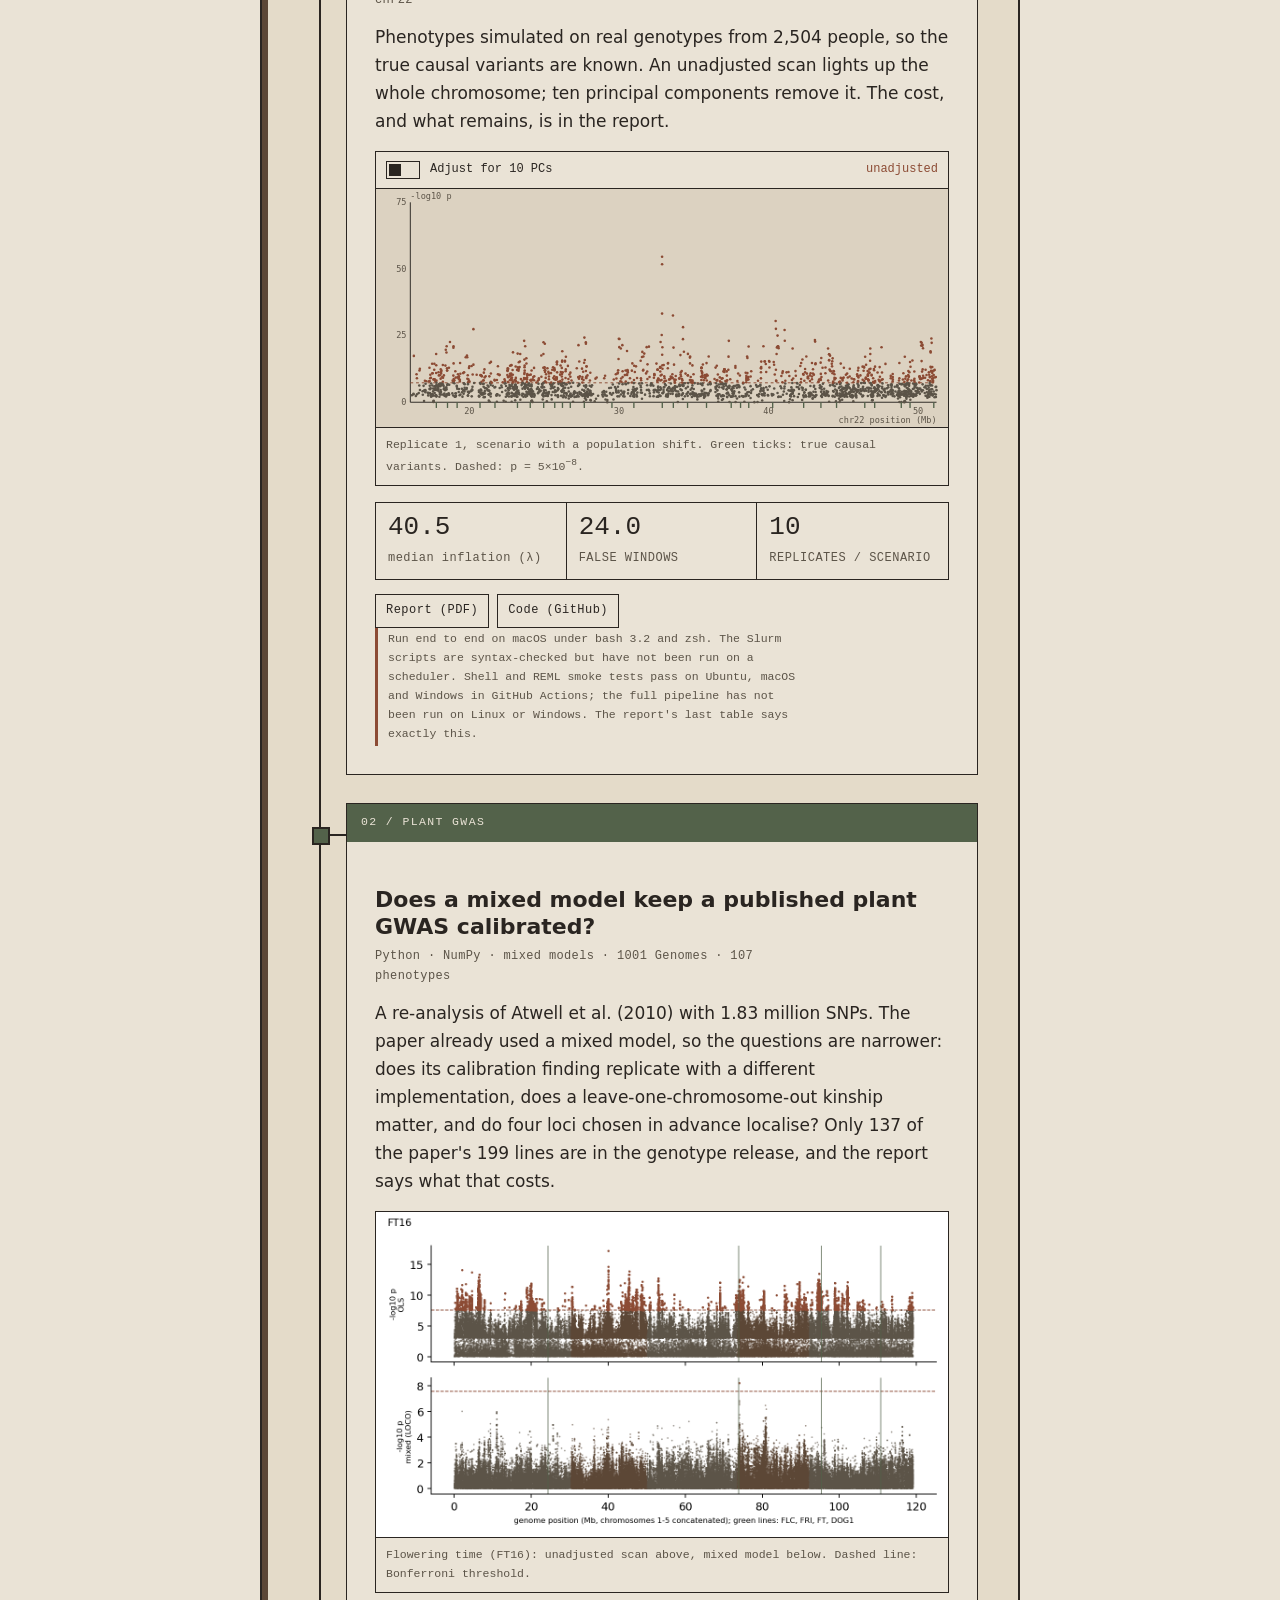
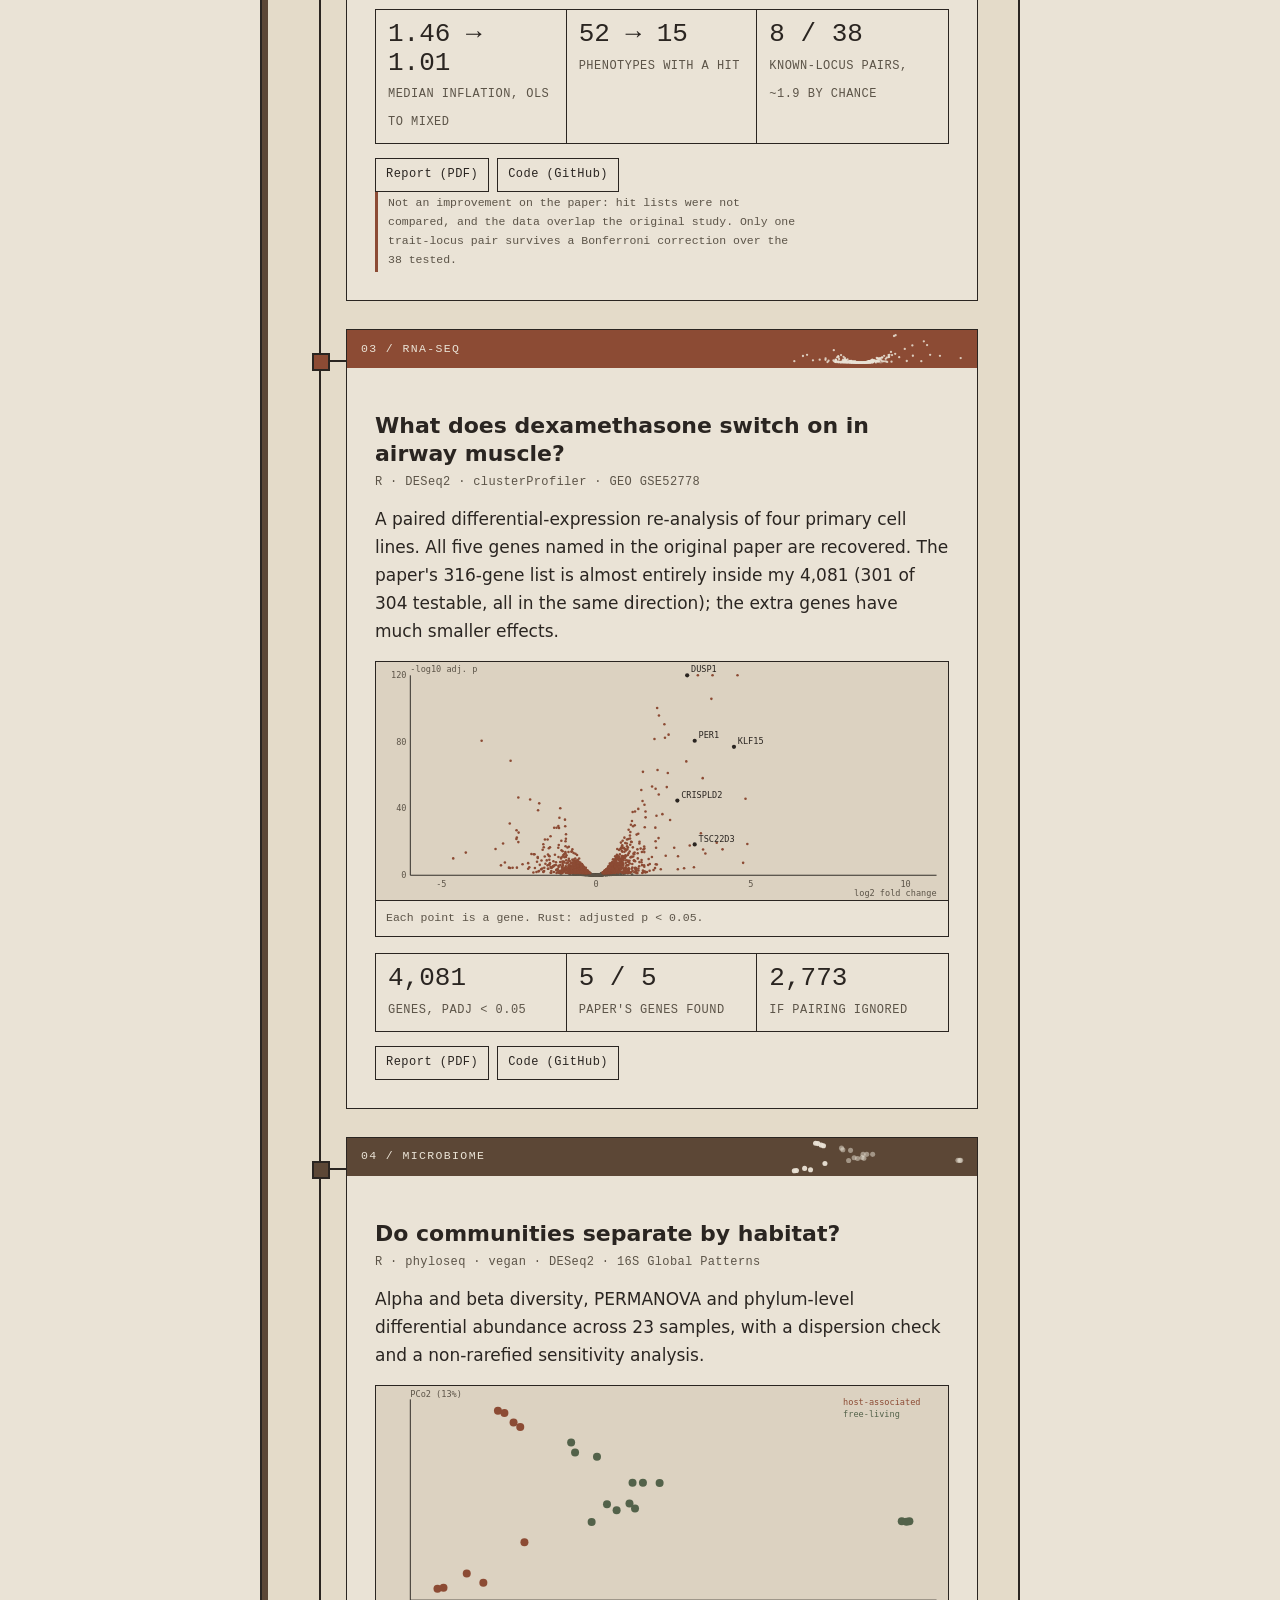
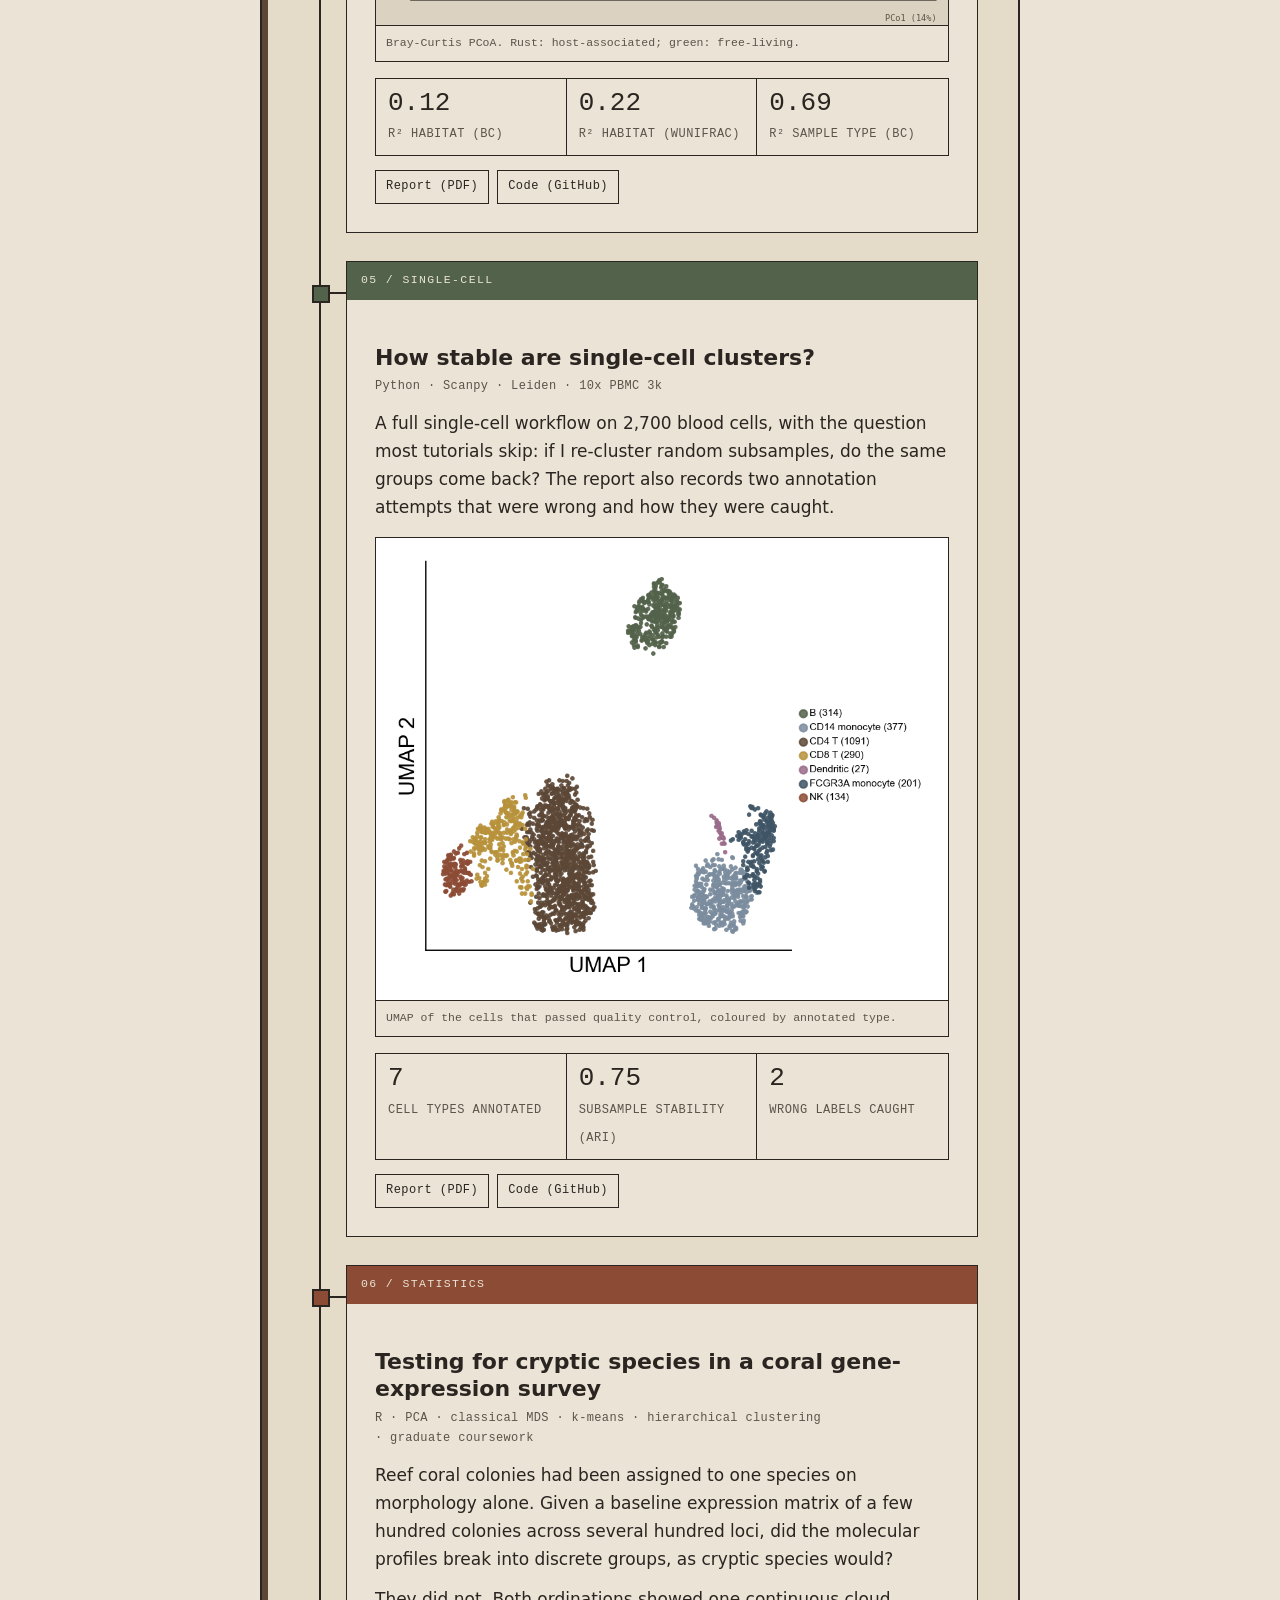
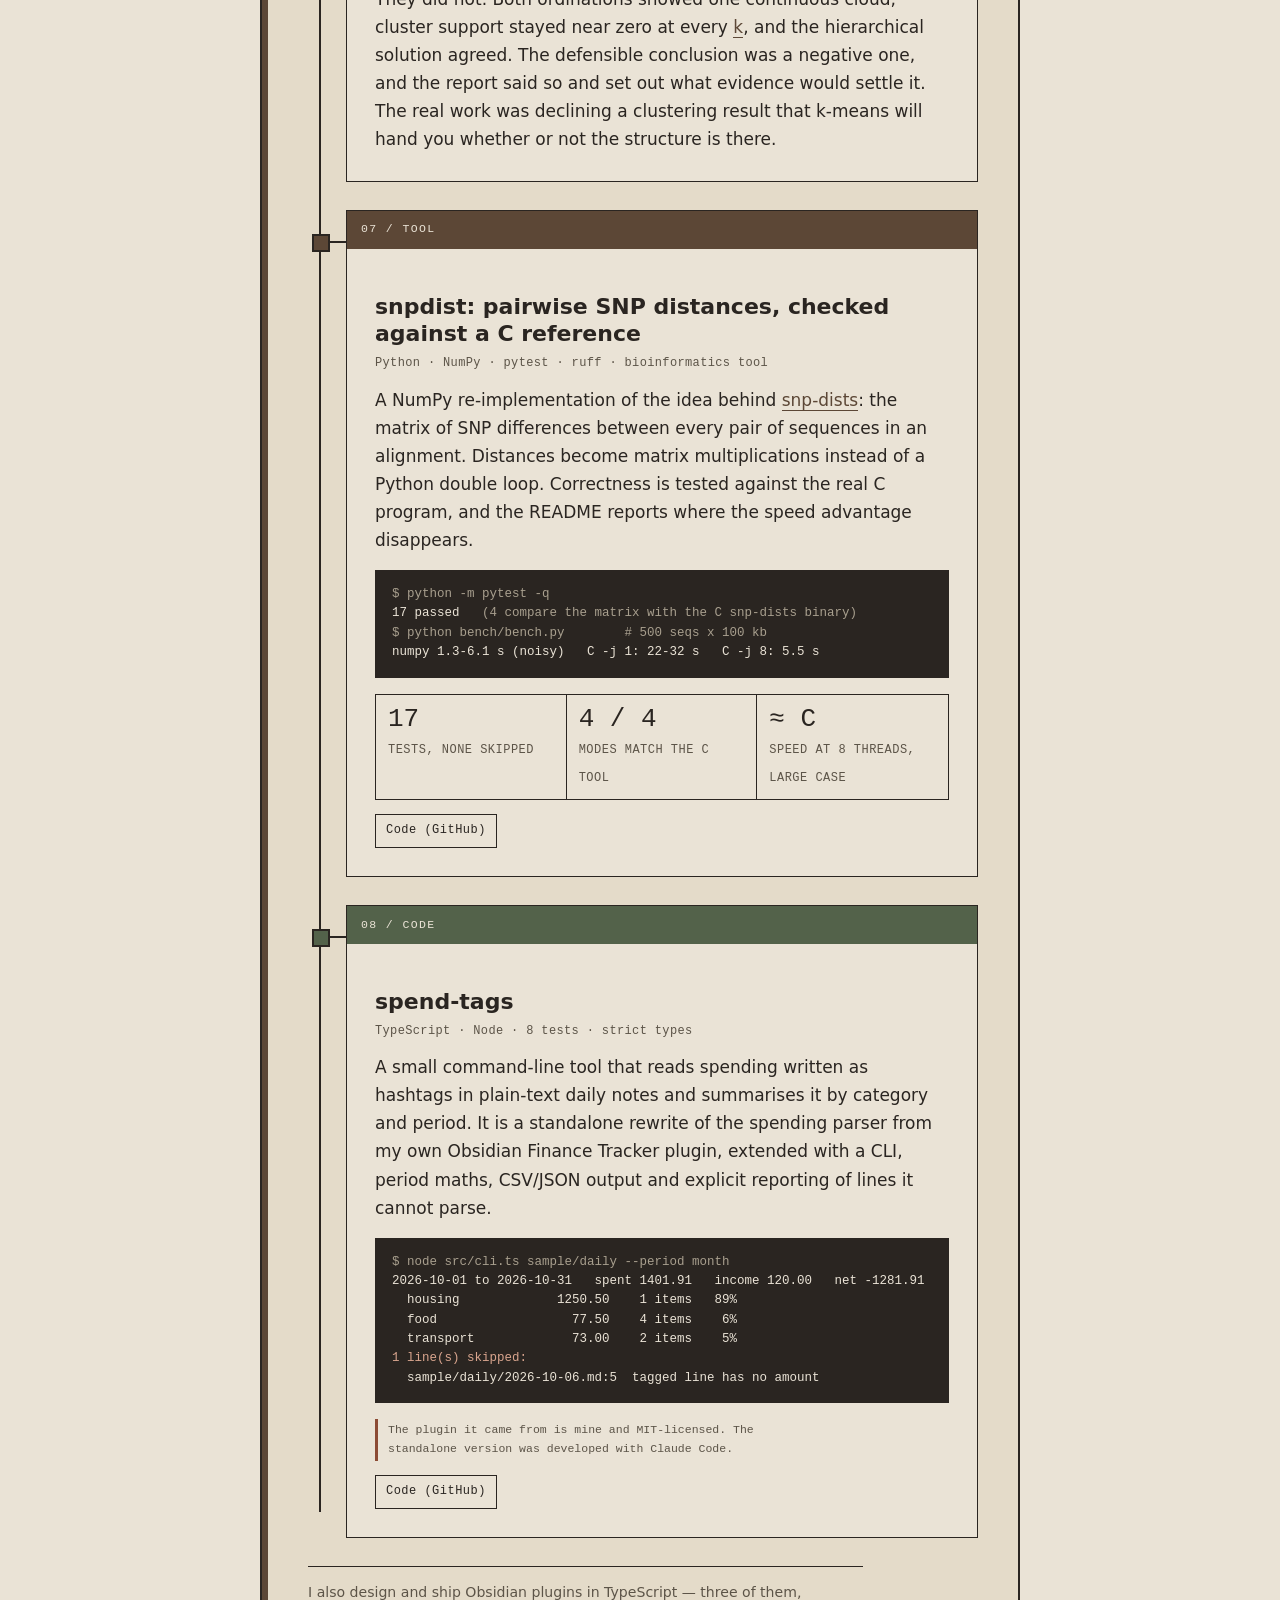
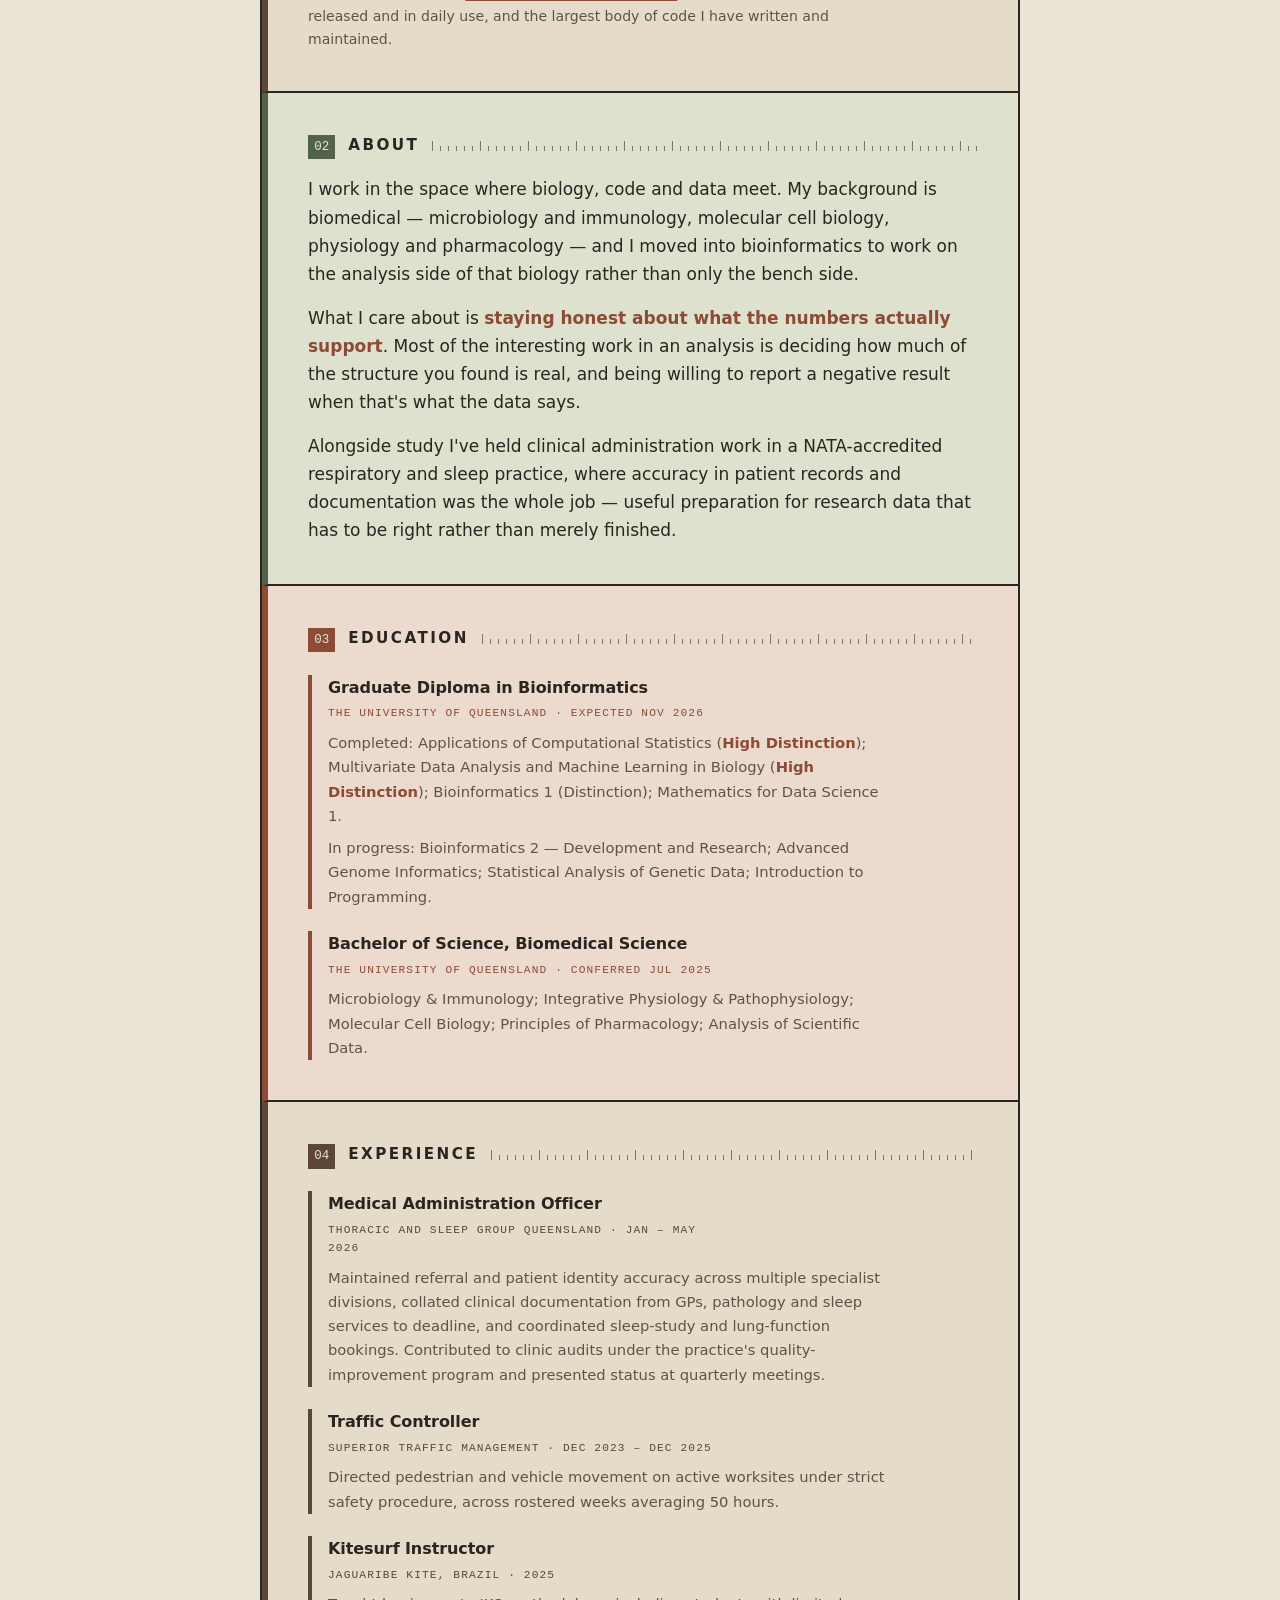
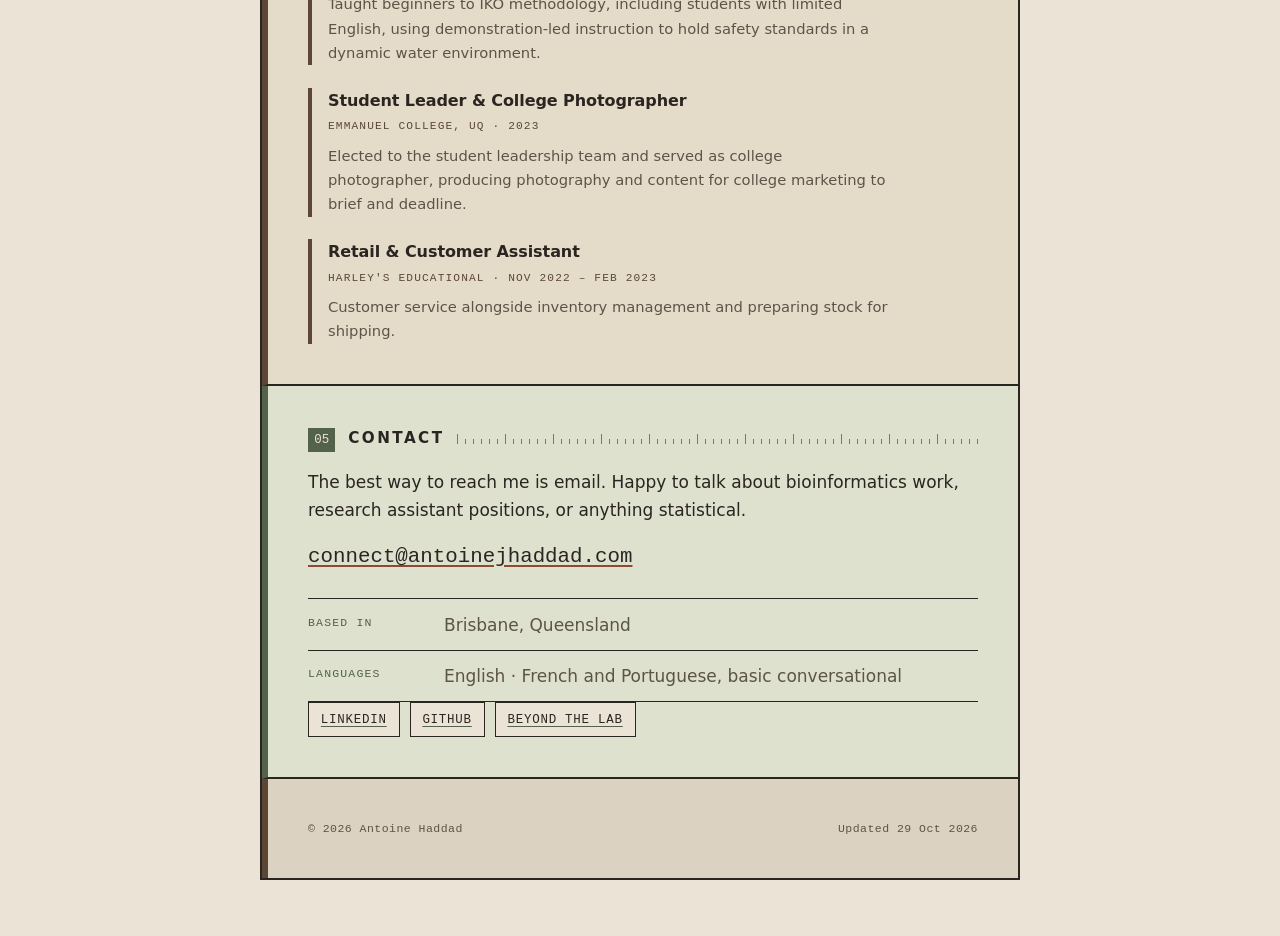
==== commit 7ad6e392: "Remove the Wine Tracker entry from the plugins page; update plugin count" ====
--- a/index.html
+++ b/index.html
@@ -249,7 +249,7 @@
       </div>
     </article>
       </div>
-      <p class="aside">I also design and ship <a href="beyond.html">Obsidian plugins in TypeScript</a> &mdash; four of them, released and in daily use, and the largest body of code I have written and maintained.</p>
+      <p class="aside">I also design and ship <a href="beyond.html">Obsidian plugins in TypeScript</a> &mdash; three of them, released and in daily use, and the largest body of code I have written and maintained.</p>
     </section>
 
     <!-- ===== ABOUT ===== -->
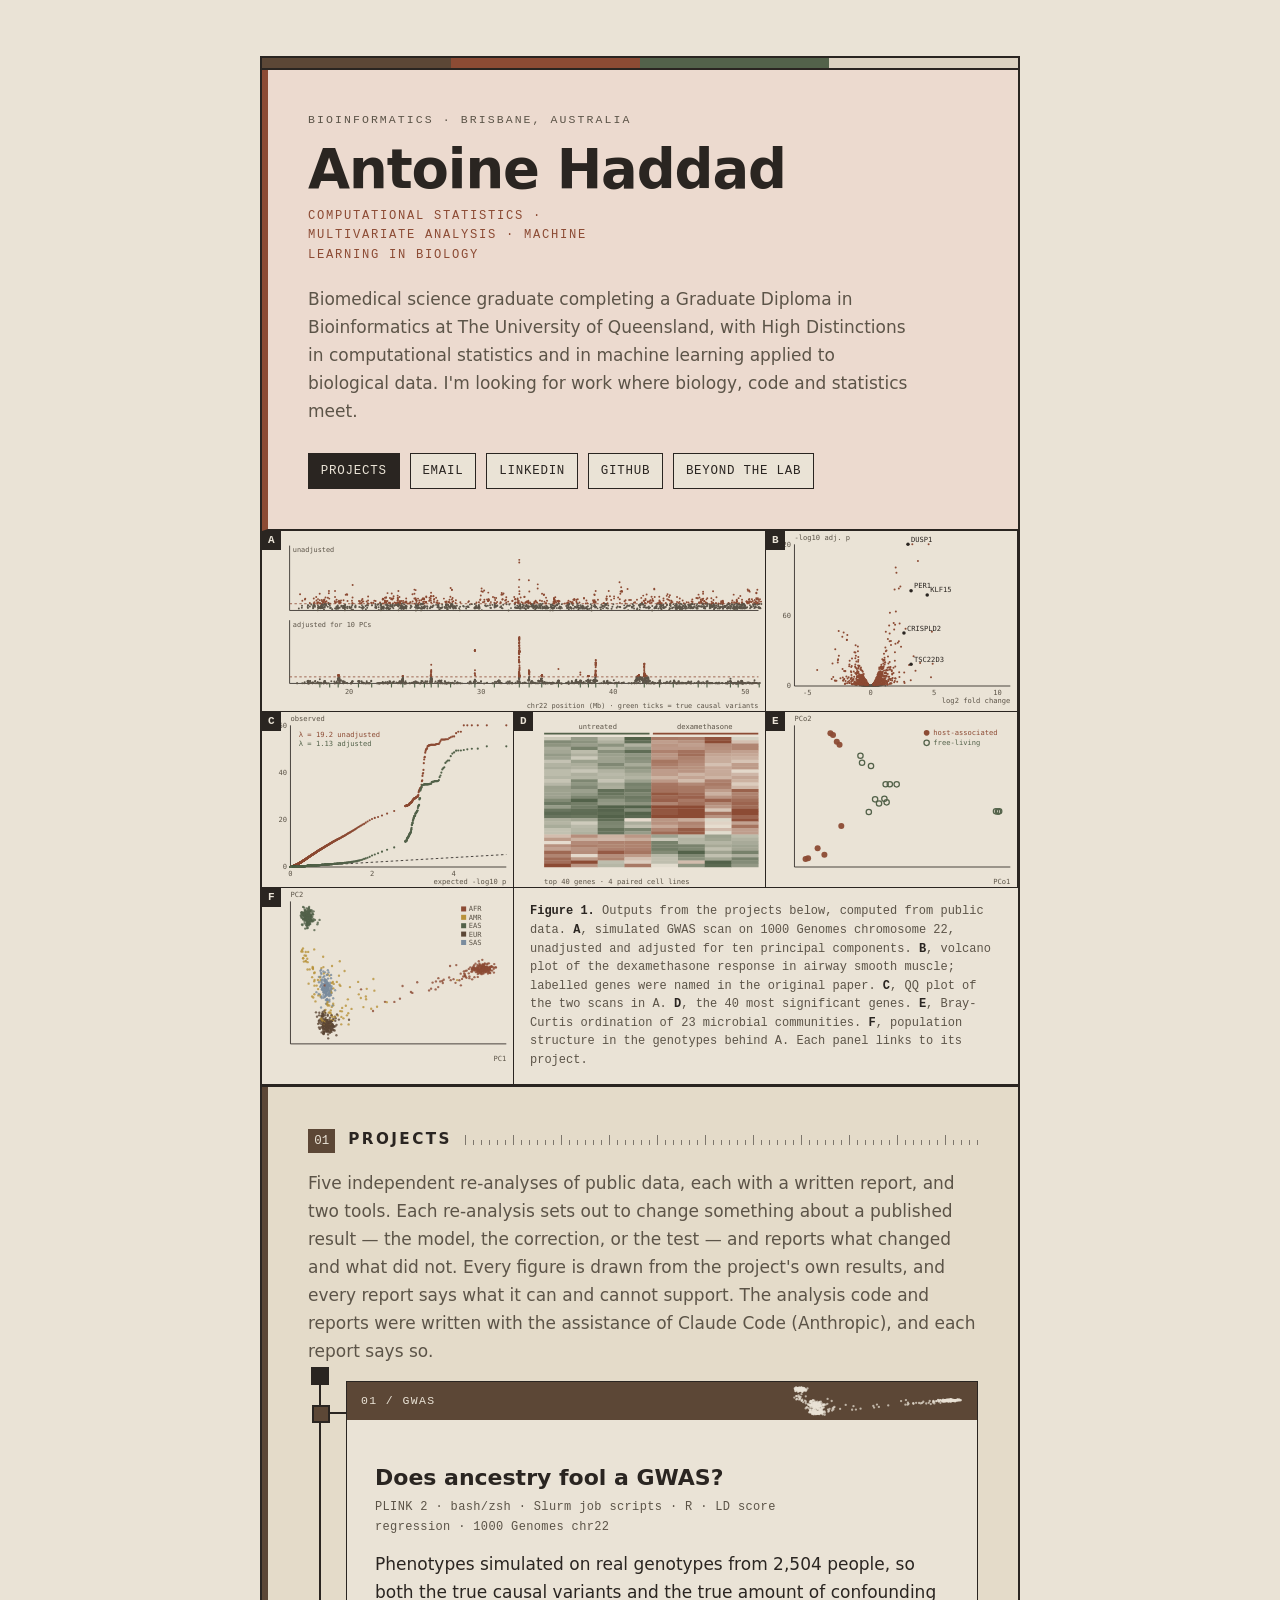
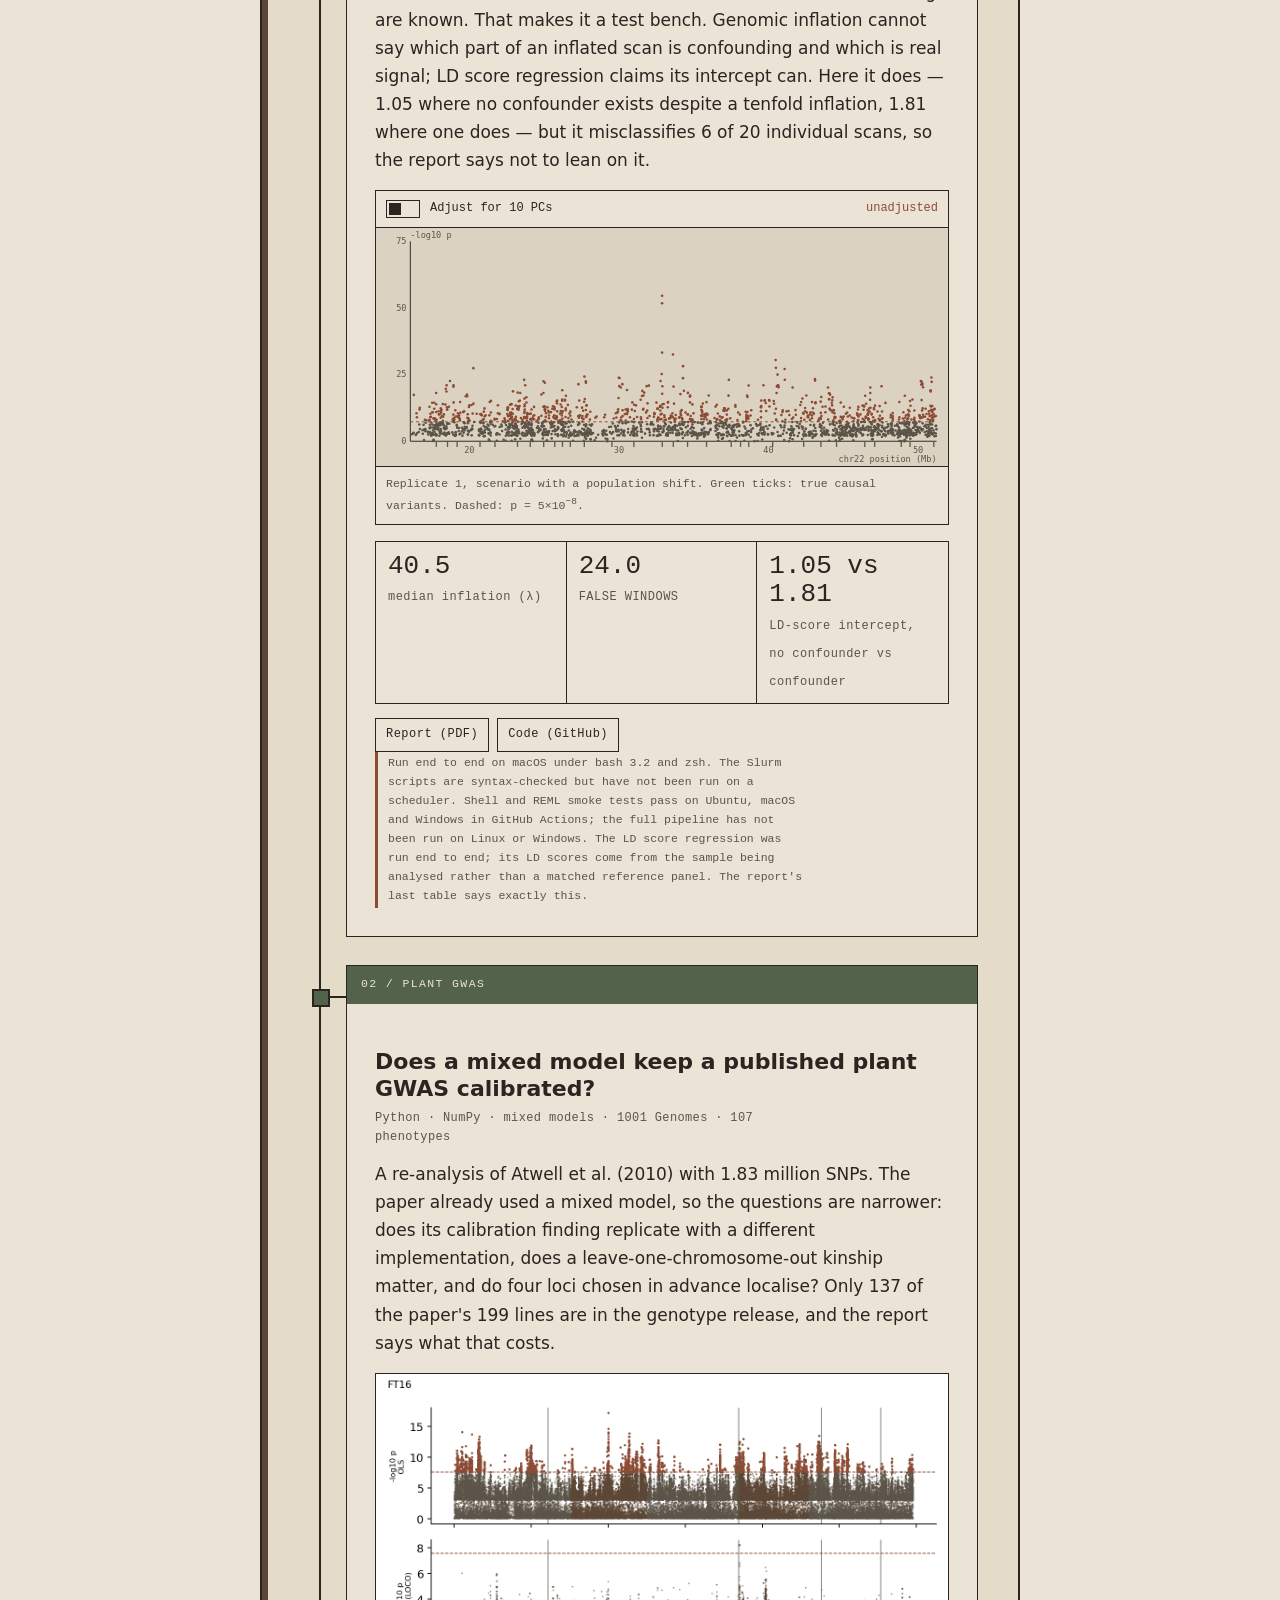
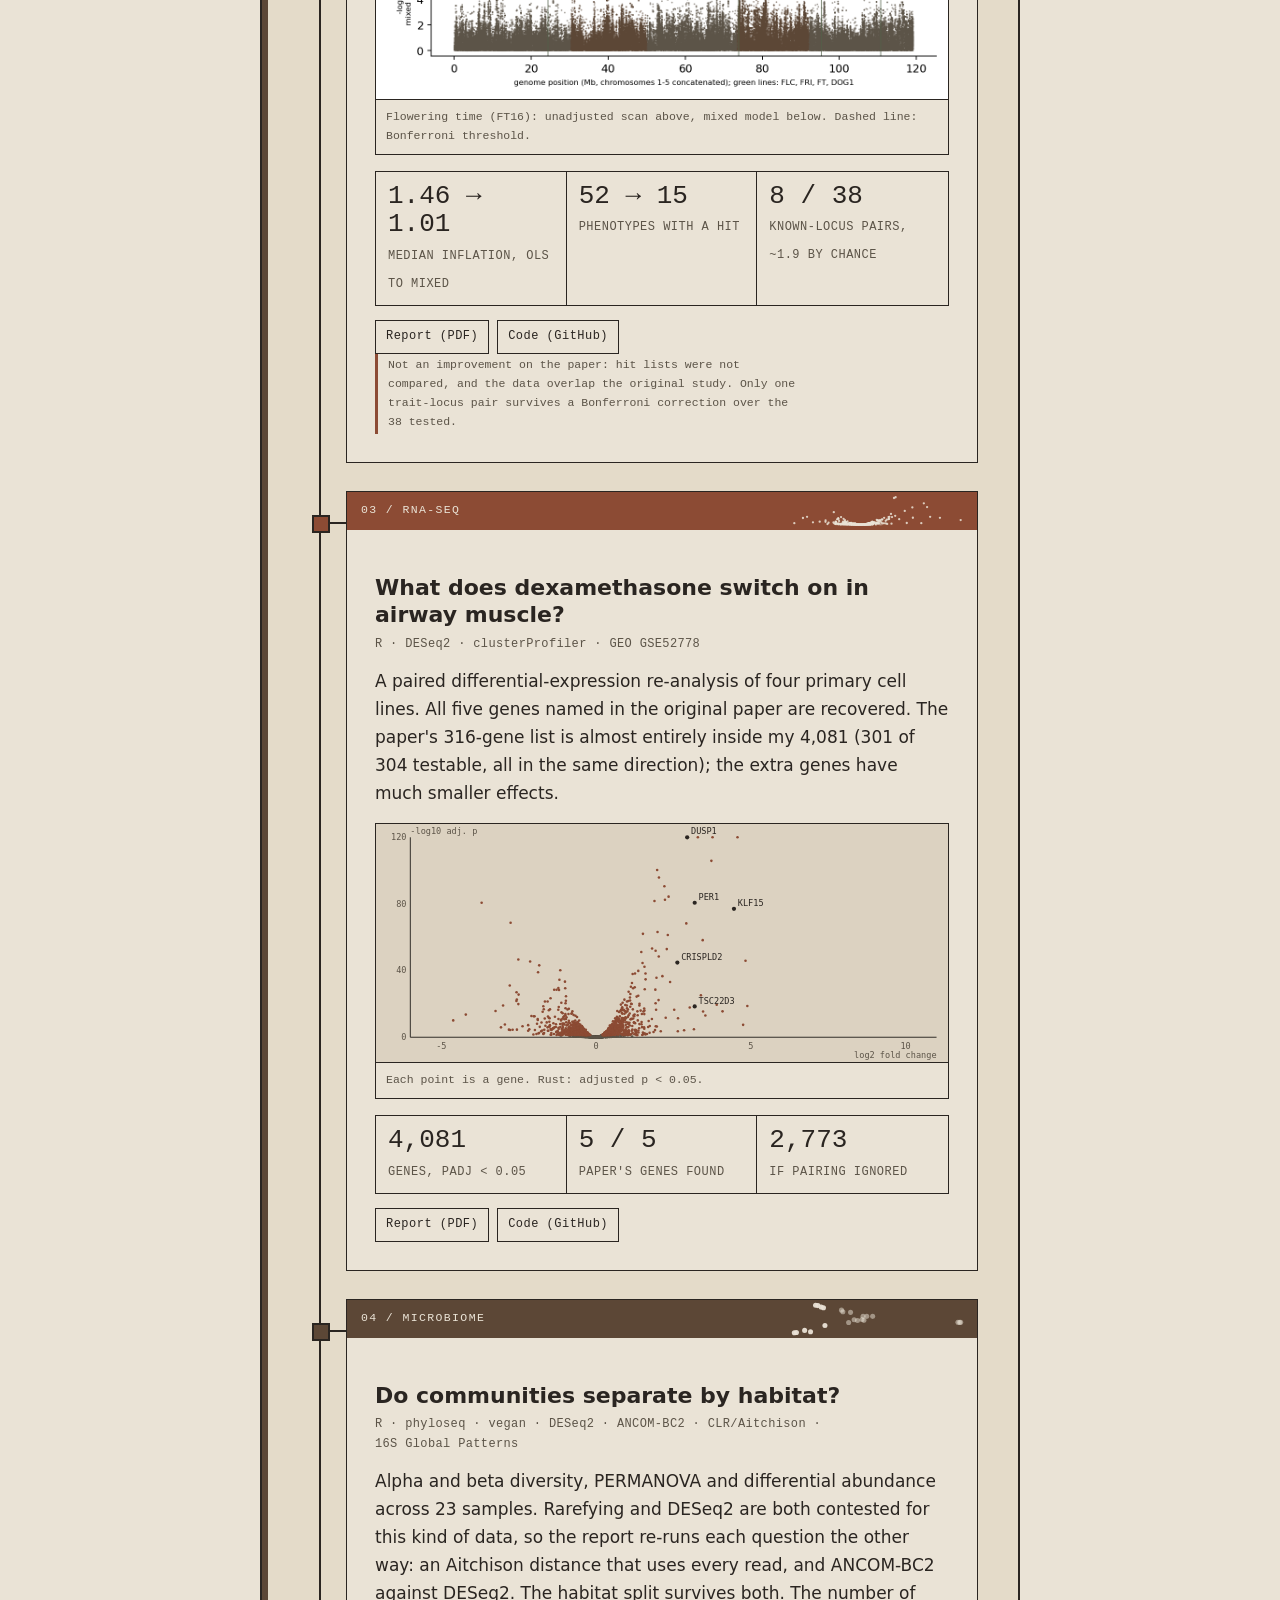
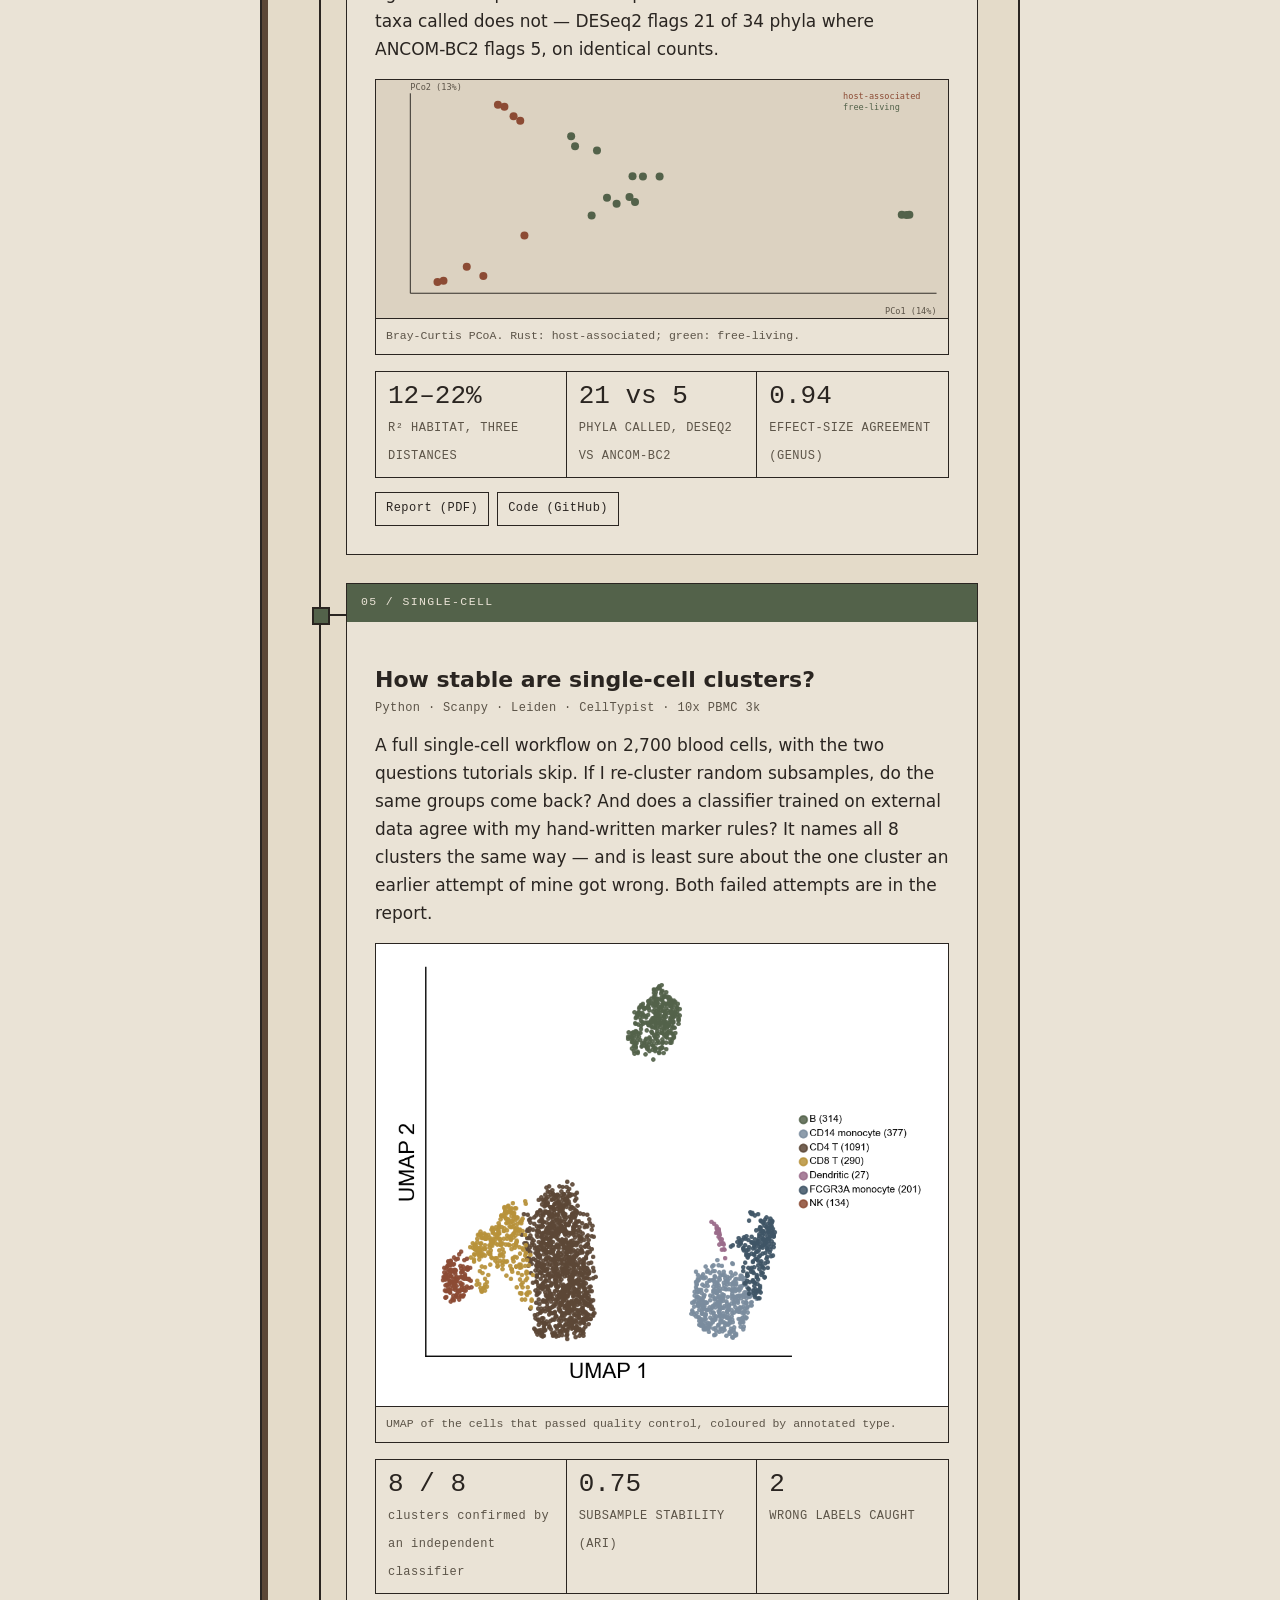
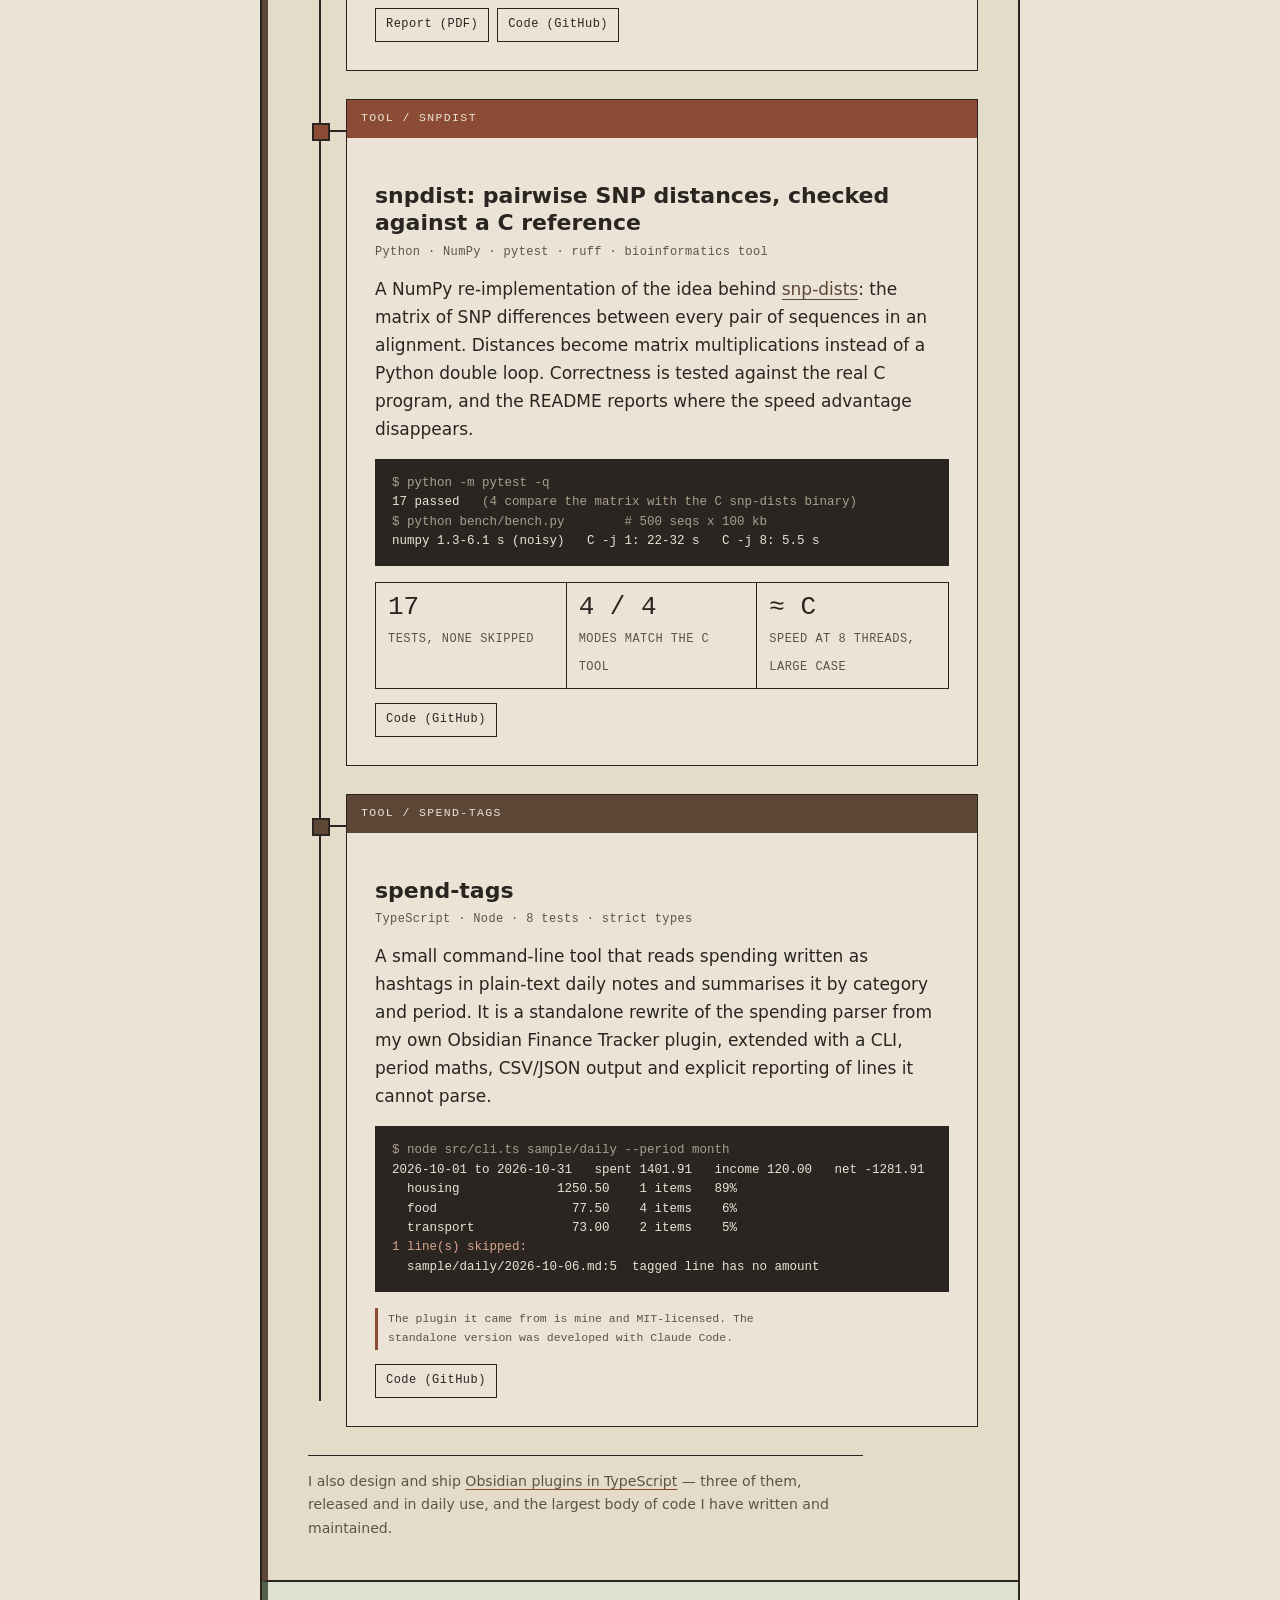
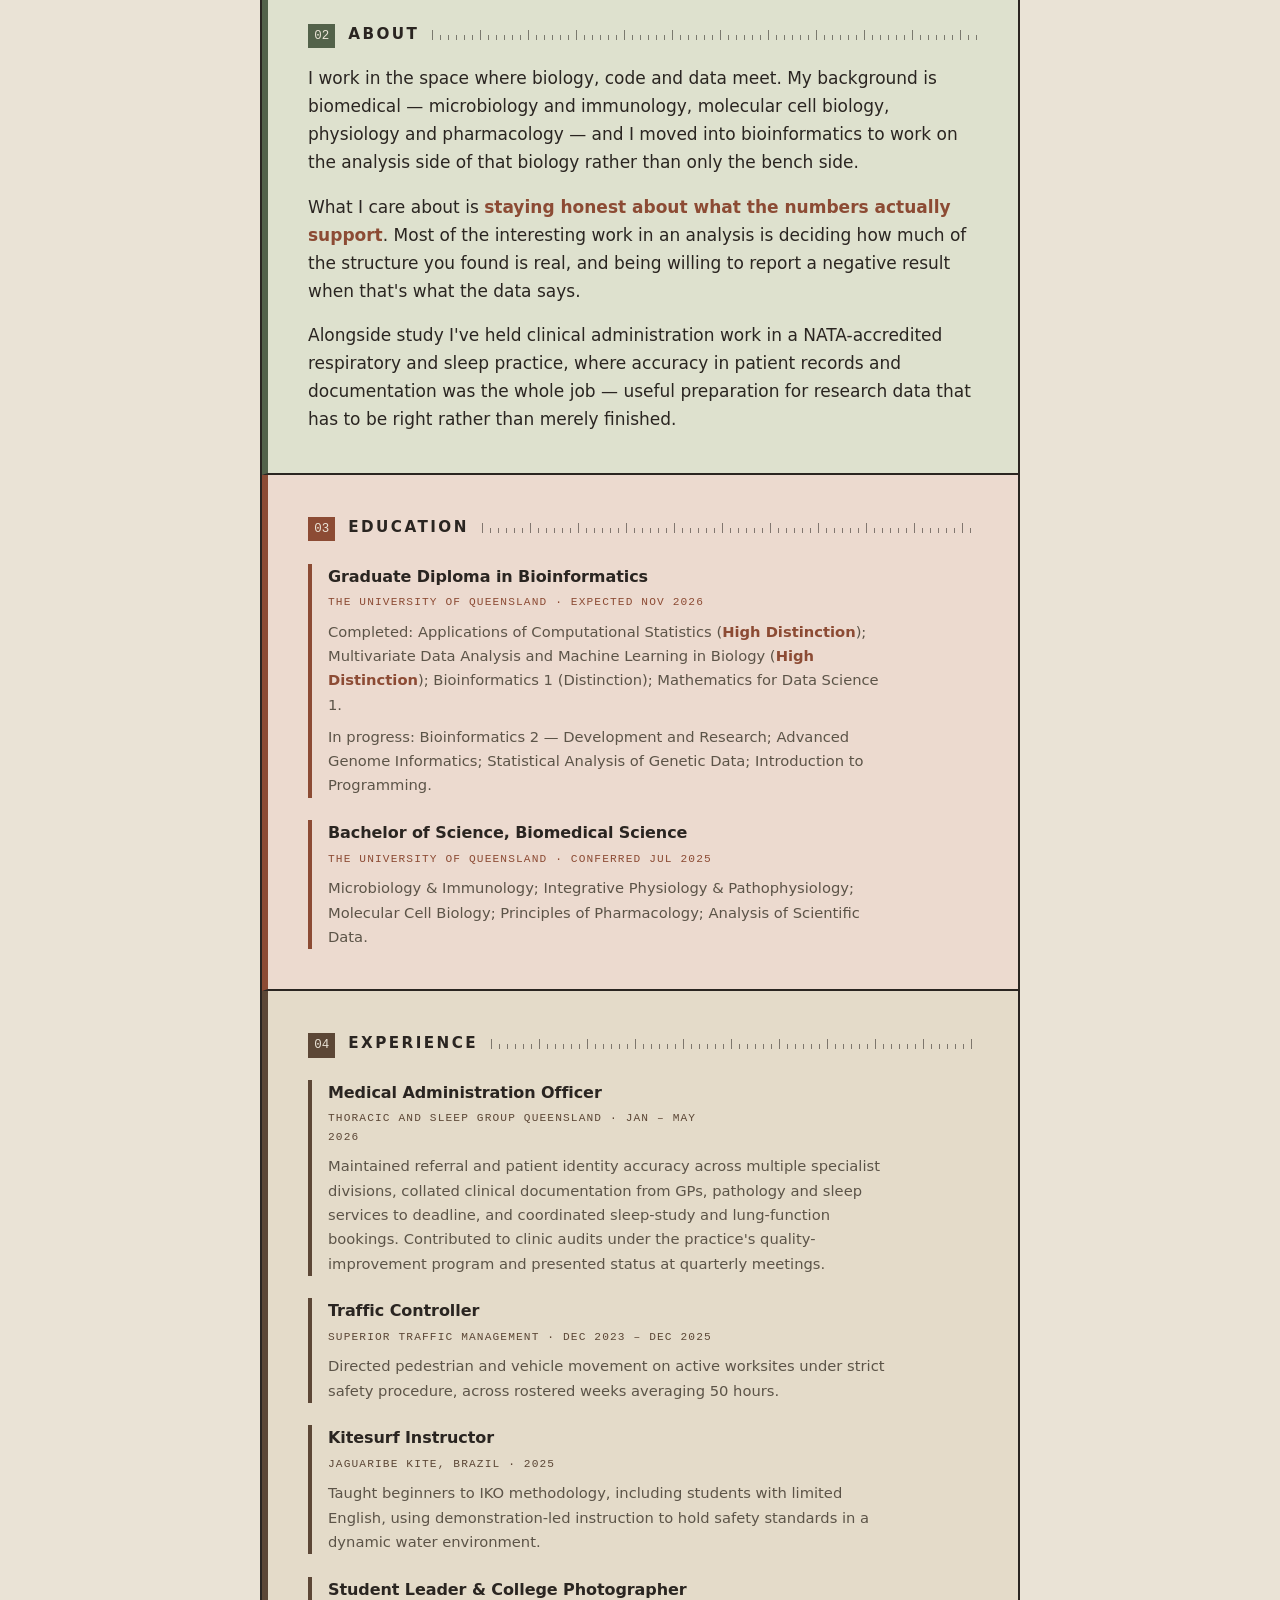
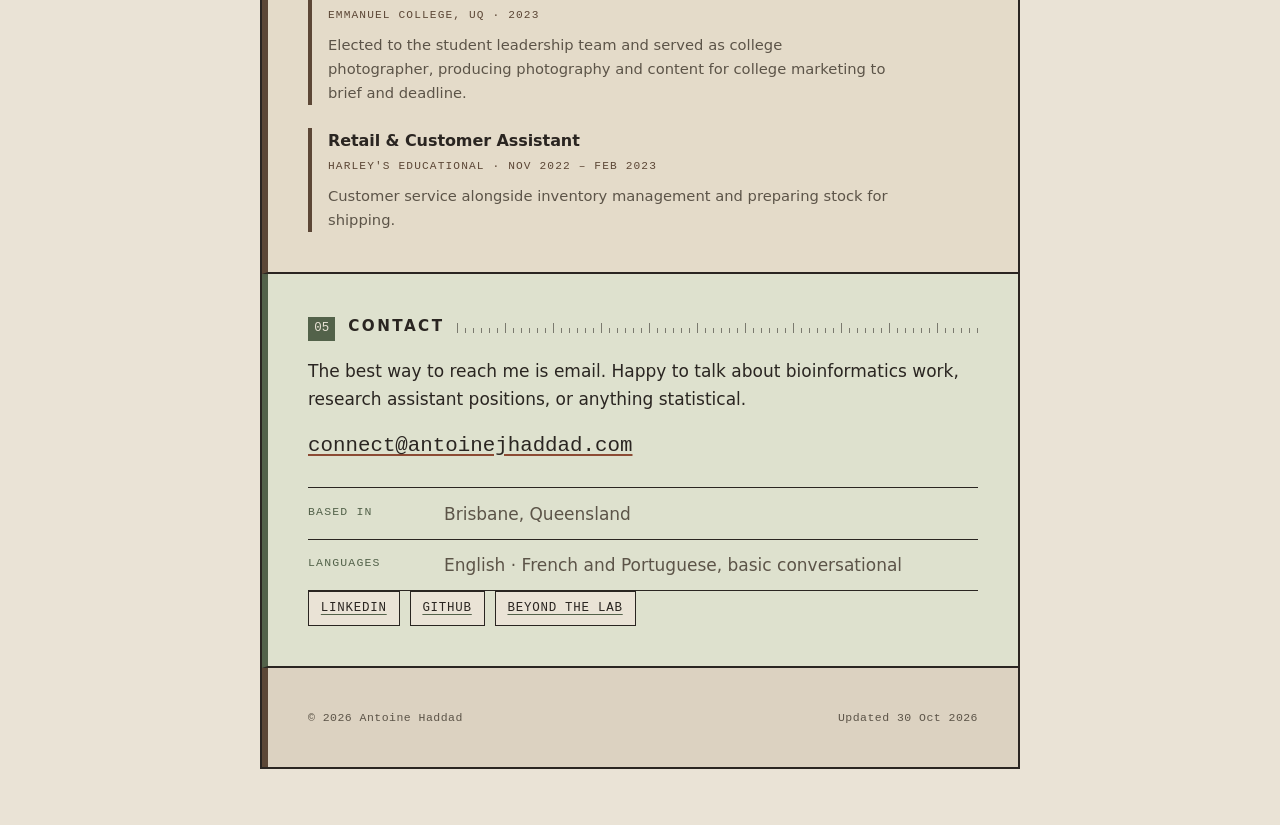
==== commit d81bf79d: "Drop the hero tree and the coursework card; lead each card with what it adds - Removes the decorativ" ====
--- a/index.html
+++ b/index.html
@@ -76,10 +76,6 @@
 
         <!-- Drop a file named portrait.jpg beside this page and it appears here.
              Until then the image removes itself rather than showing a broken icon. -->
-        <figure class="hero-tree">
-          <img src="figures/hero-tree.svg" width="380" height="330" alt="Dendrogram of 23 microbial communities: gut, skin and tongue samples (rust) cluster apart from soil, ocean, freshwater and sediment samples (green)" />
-          <figcaption>Bray-Curtis UPGMA tree of 23 microbial communities &middot; <a href="#microbiome">project 03</a></figcaption>
-        </figure>
         <img class="portrait" src="portrait.jpg" alt="Antoine Haddad" onerror="this.remove()" />
       </div>
     </header>
@@ -99,14 +95,14 @@
         <span class="index">01</span>
         <h2>Projects</h2>
       </div>
-      <p class="lede-projects">Independent re-analyses of public data, each with a written report. Every figure is drawn from the project's own results, and every report says what it can and cannot support. The analysis code and reports were written with the assistance of Claude Code (Anthropic), and each report says so.</p>
+      <p class="lede-projects">Five independent re-analyses of public data, each with a written report, and two tools. Each re-analysis sets out to change something about a published result &mdash; the model, the correction, or the test &mdash; and reports what changed and what did not. Every figure is drawn from the project's own results, and every report says what it can and cannot support. The analysis code and reports were written with the assistance of Claude Code (Anthropic), and each report says so.</p>
       <div class="tree">
     <article class="leaf" id="gwas" aria-labelledby="h-gwas">
       <p class="leaf-tag"><span>01 / GWAS</span></p>
       <div class="plate-body demo">
         <h3 id="h-gwas">Does ancestry fool a GWAS?</h3>
-        <p class="meta">PLINK 2 &middot; bash/zsh &middot; Slurm job scripts &middot; R &middot; 1000 Genomes chr22</p>
-        <p>Phenotypes simulated on real genotypes from 2,504 people, so the true causal variants are known. An unadjusted scan lights up the whole chromosome; ten principal components remove it. The cost, and what remains, is in the report.</p>
+        <p class="meta">PLINK 2 &middot; bash/zsh &middot; Slurm job scripts &middot; R &middot; LD score regression &middot; 1000 Genomes chr22</p>
+        <p>Phenotypes simulated on real genotypes from 2,504 people, so both the true causal variants and the true amount of confounding are known. That makes it a test bench. Genomic inflation cannot say which part of an inflated scan is confounding and which is real signal; LD score regression claims its intercept can. Here it does &mdash; 1.05 where no confounder exists despite a tenfold inflation, 1.81 where one does &mdash; but it misclassifies 6 of 20 individual scans, so the report says not to lean on it.</p>
         <figure class="fig">
           <label class="switch"><input type="checkbox" id="adj" /> <span>Adjust for 10 PCs</span> <span class="tag-state" style="margin-left:auto"></span></label>
           <div class="swap">
@@ -118,10 +114,10 @@
         <div class="readout">
           <div><b class="base">40.5</b><b class="alt">1.18</b><span style="text-transform:none">median inflation (&lambda;)</span></div>
           <div><b class="base">24.0</b><b class="alt">0.1</b><span>false windows</span></div>
-          <div><b>10</b><span>replicates / scenario</span></div>
+          <div><b>1.05 vs 1.81</b><span style="text-transform:none">LD-score intercept, no confounder vs confounder</span></div>
         </div>
         <div class="links"><a href="reports/03_GWAS_population_structure_simulation_1000G.pdf">Report (PDF)</a><a href="https://github.com/arangutambo/gwas-1000g-simulation" target="_blank" rel="noopener">Code (GitHub)</a></div>
-        <p class="note">Run end to end on macOS under bash 3.2 and zsh. The Slurm scripts are syntax-checked but have not been run on a scheduler. Shell and REML smoke tests pass on Ubuntu, macOS and Windows in GitHub Actions; the full pipeline has not been run on Linux or Windows. The report's last table says exactly this.</p>
+        <p class="note">Run end to end on macOS under bash 3.2 and zsh. The Slurm scripts are syntax-checked but have not been run on a scheduler. Shell and REML smoke tests pass on Ubuntu, macOS and Windows in GitHub Actions; the full pipeline has not been run on Linux or Windows. The LD score regression was run end to end; its LD scores come from the sample being analysed rather than a matched reference panel. The report's last table says exactly this.</p>
       </div>
     </article>
 
@@ -168,16 +164,16 @@
       <p class="leaf-tag"><span>04 / MICROBIOME</span></p>
       <div class="plate-body">
         <h3 id="h-mb">Do communities separate by habitat?</h3>
-        <p class="meta">R &middot; phyloseq &middot; vegan &middot; DESeq2 &middot; 16S Global Patterns</p>
-        <p>Alpha and beta diversity, PERMANOVA and phylum-level differential abundance across 23 samples, with a dispersion check and a non-rarefied sensitivity analysis.</p>
+        <p class="meta">R &middot; phyloseq &middot; vegan &middot; DESeq2 &middot; ANCOM-BC2 &middot; CLR/Aitchison &middot; 16S Global Patterns</p>
+        <p>Alpha and beta diversity, PERMANOVA and differential abundance across 23 samples. Rarefying and DESeq2 are both contested for this kind of data, so the report re-runs each question the other way: an Aitchison distance that uses every read, and ANCOM-BC2 against DESeq2. The habitat split survives both. The number of taxa called does not &mdash; DESeq2 flags 21 of 34 phyla where ANCOM-BC2 flags 5, on identical counts.</p>
         <figure class="fig">
           <img src="figures/microbiome-pcoa.svg" width="600" height="250" alt="Ordination of 23 microbial communities; host-associated samples (rust) and free-living samples (green) occupy different regions" />
           <figcaption>Bray-Curtis PCoA. Rust: host-associated; green: free-living.</figcaption>
         </figure>
         <div class="readout">
-          <div><b>0.12</b><span>R&sup2; habitat (BC)</span></div>
-          <div><b>0.22</b><span>R&sup2; habitat (wUniFrac)</span></div>
-          <div><b>0.69</b><span>R&sup2; sample type (BC)</span></div>
+          <div><b>12&ndash;22%</b><span>R&sup2; habitat, three distances</span></div>
+          <div><b>21 vs 5</b><span>phyla called, DESeq2 vs ANCOM-BC2</span></div>
+          <div><b>0.94</b><span>effect-size agreement (genus)</span></div>
         </div>
         <div class="links"><a href="reports/02_Microbiome_diversity_GlobalPatterns_reanalysis.pdf">Report (PDF)</a><a href="https://github.com/arangutambo/microbiome-globalpatterns" target="_blank" rel="noopener">Code (GitHub)</a></div>
       </div>
@@ -187,14 +183,14 @@
       <p class="leaf-tag"><span>05 / SINGLE-CELL</span></p>
       <div class="plate-body">
         <h3 id="h-sc">How stable are single-cell clusters?</h3>
-        <p class="meta">Python &middot; Scanpy &middot; Leiden &middot; 10x PBMC 3k</p>
-        <p>A full single-cell workflow on 2,700 blood cells, with the question most tutorials skip: if I re-cluster random subsamples, do the same groups come back? The report also records two annotation attempts that were wrong and how they were caught.</p>
+        <p class="meta">Python &middot; Scanpy &middot; Leiden &middot; CellTypist &middot; 10x PBMC 3k</p>
+        <p>A full single-cell workflow on 2,700 blood cells, with the two questions tutorials skip. If I re-cluster random subsamples, do the same groups come back? And does a classifier trained on external data agree with my hand-written marker rules? It names all 8 clusters the same way &mdash; and is least sure about the one cluster an earlier attempt of mine got wrong. Both failed attempts are in the report.</p>
         <figure class="fig">
           <img src="figures/scrna-umap.png" width="884" height="714" loading="lazy" alt="UMAP of 2,434 blood cells coloured by annotated type: CD4 T, CD8 T, NK, B, CD14 and CD16 monocytes, and dendritic cells." />
           <figcaption>UMAP of the cells that passed quality control, coloured by annotated type.</figcaption>
         </figure>
         <div class="readout">
-          <div><b>7</b><span>cell types annotated</span></div>
+          <div><b>8 / 8</b><span style="text-transform:none">clusters confirmed by an independent classifier</span></div>
           <div><b>0.75</b><span>subsample stability (ARI)</span></div>
           <div><b>2</b><span>wrong labels caught</span></div>
         </div>
@@ -202,18 +198,9 @@
       </div>
     </article>
 
-    <article class="leaf" id="coral" aria-labelledby="h-coral">
-      <p class="leaf-tag"><span>06 / STATISTICS</span></p>
-      <div class="plate-body">
-        <h3 id="h-coral">Testing for cryptic species in a coral gene-expression survey</h3>
-        <p class="meta">R &middot; PCA &middot; classical MDS &middot; k-means &middot; hierarchical clustering &middot; graduate coursework</p>
-        <p>Reef coral colonies had been assigned to one species on morphology alone. Given a baseline expression matrix of a few hundred colonies across several hundred loci, did the molecular profiles break into discrete groups, as cryptic species would?</p>
-        <p>They did not. Both ordinations showed one continuous cloud, cluster support stayed near zero at every <em>k</em>, and the hierarchical solution agreed. The defensible conclusion was a negative one, and the report said so and set out what evidence would settle it. The real work was declining a clustering result that k-means will hand you whether or not the structure is there.</p>
-      </div>
-    </article>
 
     <article class="leaf" id="snpdist" aria-labelledby="h-snpdist">
-      <p class="leaf-tag"><span>07 / TOOL</span></p>
+      <p class="leaf-tag"><span>TOOL / SNPDIST</span></p>
       <div class="plate-body">
         <h3 id="h-snpdist">snpdist: pairwise SNP distances, checked against a C reference</h3>
         <p class="meta">Python &middot; NumPy &middot; pytest &middot; ruff &middot; bioinformatics tool</p>
@@ -232,7 +219,7 @@
     </article>
 
     <article class="leaf" id="spend-tags" aria-labelledby="h-st">
-      <p class="leaf-tag"><span>08 / CODE</span></p>
+      <p class="leaf-tag"><span>TOOL / SPEND-TAGS</span></p>
       <div class="plate-body">
         <h3 id="h-st">spend-tags</h3>
         <p class="meta">TypeScript &middot; Node &middot; 8 tests &middot; strict types</p>
@@ -404,7 +391,7 @@
 
     <footer class="foot">
       <span>© <span id="year">2026</span> Antoine Haddad</span>
-      <span>Updated <time datetime="2026-10-29">29 Oct 2026</time></span>
+      <span>Updated <time datetime="2026-10-30">30 Oct 2026</time></span>
     </footer>
 
   </main>
